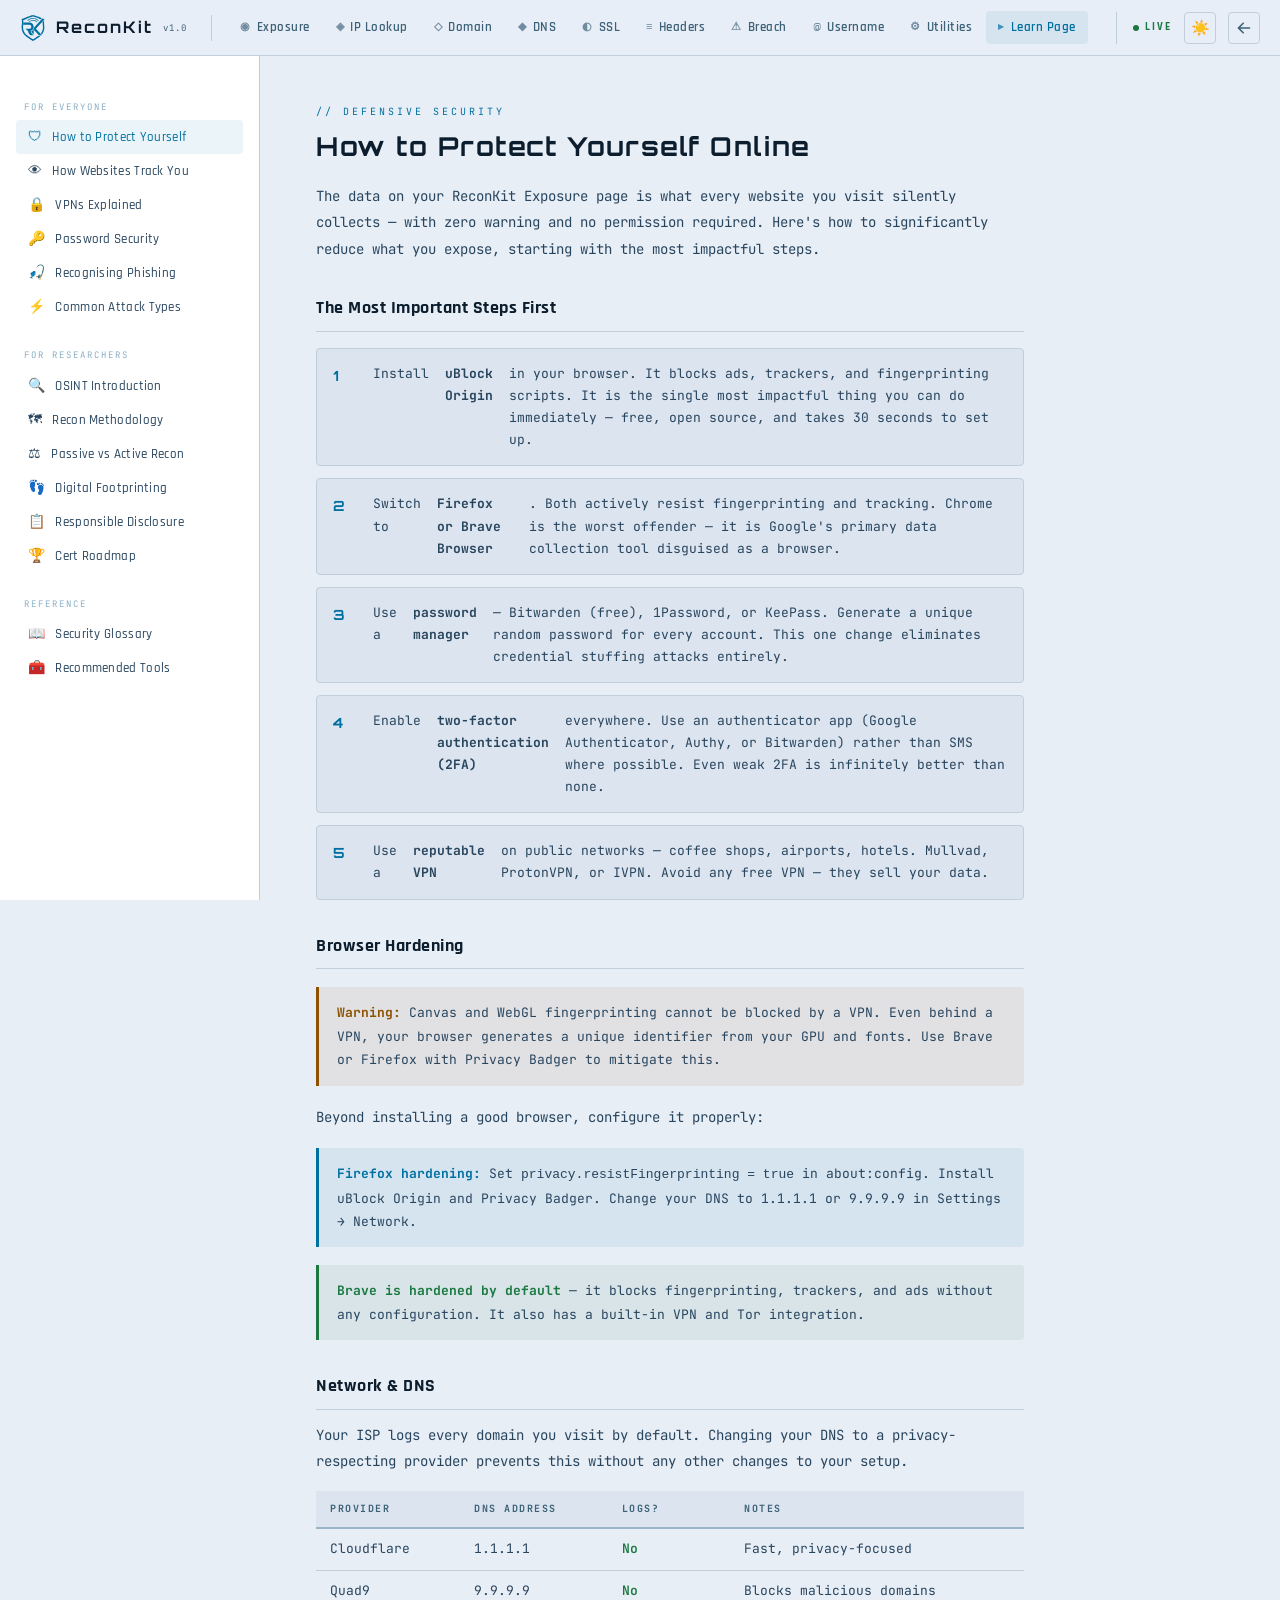
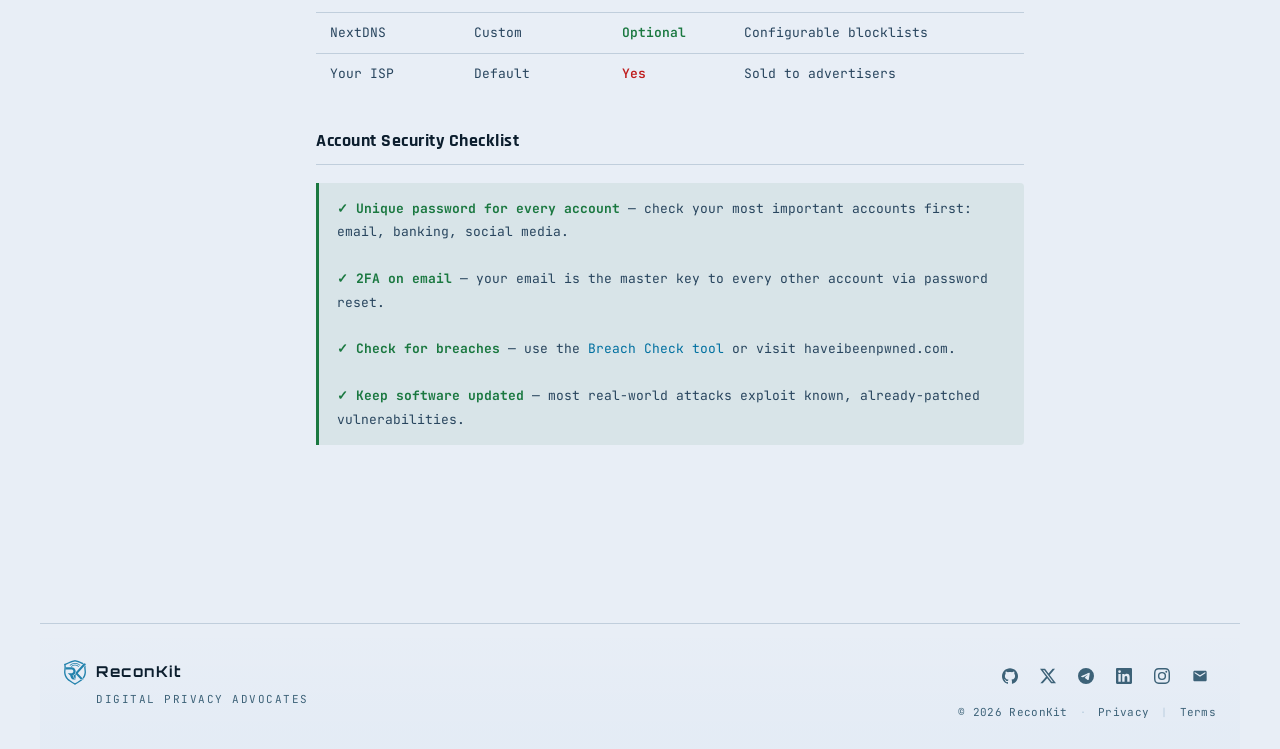
==== learn.html @ b0b12876 "Add timeout protection, fix tooltips - tested locally" ====
<!DOCTYPE html>
<html lang="en">
<head>
  <meta charset="UTF-8">
  <meta name="viewport" content="width=device-width, initial-scale=1.0">
  <title>ReconKit — Learn & Protect</title>
  <link rel="icon" type="image/svg+xml" href="favicon.svg">
  <link rel="preconnect" href="https://fonts.googleapis.com">
  <link href="https://fonts.googleapis.com/css2?family=JetBrains+Mono:ital,wght@0,300;0,400;0,500;0,700;1,400&family=Rajdhani:wght@500;600;700&display=swap" rel="stylesheet">
  <link rel="stylesheet" href="style.css">
</head>
<body>

<!-- NAVBAR -->
<nav class="navbar">
  <div class="nav-brand">
    <svg class="brand-hex" viewBox="0 0 9290 10550" fill="currentColor" style="fill-rule:evenodd;clip-rule:evenodd;" xmlns="http://www.w3.org/2000/svg">
      <path d="M7738.643,8437.781c-229.147,205.572 -467.789,389.697 -703.908,565.479c-1114.948,830.036 -2030.496,1278.165 -2386.121,1546.74c-355.625,-268.575 -1271.173,-716.704 -2386.121,-1546.74c-992.158,-738.624 -2028.857,-1624.56 -2218.492,-3629.979c-111.076,-1174.645 409.417,-2019.546 -40.326,-3703.83c1127.549,-252.01 1302.457,-501.795 2350.921,-926.39c1008.709,-408.496 2249.348,-679.248 2294.019,-743.06c44.67,63.812 1285.309,334.564 2294.019,743.06c592.116,239.789 905.621,423.824 1269.45,583.993l-404.946,443.285c-292.314,-138.849 -597.246,-297.542 -1080.732,-493.339c-770.318,-311.955 -1676.519,-542.881 -2077.79,-662.424c-401.271,119.543 -1307.472,350.469 -2077.79,662.424c-888.25,359.714 -1173.841,594.193 -1885.724,810.47c113.005,657.268 90.599,1193.023 38.614,1685.485c-55.892,529.474 -157.93,999.179 -106.212,1546.096c168.79,1784.975 1105.891,2564.706 1988.987,3222.137c849.226,632.217 1582.847,1043.31 2042.125,1322.249c459.279,-278.939 1192.899,-690.032 2042.125,-1322.249c78.746,-58.623 157.921,-118.219 236.942,-179.413l10.745,11.292c39.325,41.324 93.875,64.716 150.92,64.716l649.296,0Zm1441.876,-6254.901c-232.519,1355.506 171.895,2141.487 72.709,3190.401c-108.025,1142.381 -490.921,1921.492 -983.874,2517.039l-399.044,-428.385c406.495,-515.525 718.763,-1184.225 809.416,-2142.885c51.717,-546.917 -50.321,-1016.622 -106.212,-1546.096c-29.149,-276.132 -48.998,-565.875 -40.89,-883.02l647.896,-707.054Z"/>
      <path d="M757.074,3054.361l2588.592,0c1143.381,107.417 1565.839,1035.322 1578.218,1703.075c10.329,557.218 -357.32,1576.962 -1358.002,1636.875c174.967,48.746 177.763,233.521 222.301,355.162c216.286,590.721 489.896,1028.26 1209.106,1479.975l-1313.774,0c-611.476,-348.765 -891.708,-931.44 -1062.969,-1704.033l-1036.612,-901.862l1728.68,0c348.713,-6.941 648.748,-425.699 648.473,-842.599c-0.269,-408.086 -295.963,-829.191 -625.202,-809.025l-2652.218,-1.256l73.405,-916.313Z"/>
      <path d="M8300.537,8229.448l-1211.191,0l-2165.462,-2275.57l-1.89,1971.713c-468.466,-295.407 -790.094,-766.552 -989.084,-1384.469c666.399,-244.93 1058.169,-743.455 1169.424,-1501.014l3313.419,-3627.119c231.004,89.548 500.173,172.882 874.126,256.461c-10.72,40.147 -20.889,79.818 -30.529,119.028l-3450.495,3765.555l-1.504,-1.094l2493.186,2676.509Z"/>
      <path d="M3165.897,2908.978l-203.126,-206.747c494.867,-486.198 1203.521,-674.932 1686.307,-673.384c443.551,1.422 1099.958,141.388 1678.029,669.793l-195.548,213.928c-511.238,-467.314 -1091.141,-592.63 -1483.41,-593.888c-424.208,-1.36 -1047.43,163.092 -1482.253,590.297Z"/>
      <path d="M2564.238,2420.863l-205.523,-204.364c649.341,-653.023 1503.795,-959.2 2290.191,-957.612c750.353,1.514 1553.165,256.371 2282.588,942.656l-198.607,211.091c-666.486,-627.07 -1398.956,-862.529 -2084.566,-863.912c-715.711,-1.444 -1493.108,277.817 -2084.083,872.142Z"/>
    </svg>
    <span class="brand-name">ReconKit</span>
    <span class="brand-tag">v1.0</span>
  </div>

  <div class="nav-tools" id="navTools">
    <a class="nav-btn" href="index.html" style="text-decoration:none"><span class="nav-icon">◉</span> Exposure</a>
    <a class="nav-btn" href="index.html" style="text-decoration:none"><span class="nav-icon">◈</span> IP Lookup</a>
    <a class="nav-btn" href="index.html" style="text-decoration:none"><span class="nav-icon">◇</span> Domain</a>
    <a class="nav-btn" href="index.html" style="text-decoration:none"><span class="nav-icon">◆</span> DNS</a>
    <a class="nav-btn" href="index.html" style="text-decoration:none"><span class="nav-icon">◐</span> SSL</a>
    <a class="nav-btn" href="index.html" style="text-decoration:none"><span class="nav-icon">≡</span> Headers</a>
    <a class="nav-btn" href="index.html" style="text-decoration:none"><span class="nav-icon">⚠</span> Breach</a>
    <a class="nav-btn" href="index.html" style="text-decoration:none"><span class="nav-icon">@</span> Username</a>
    <a class="nav-btn" href="index.html" style="text-decoration:none"><span class="nav-icon">⚙</span> Utilities</a>
    <a class="nav-btn active" href="learn.html" style="text-decoration:none"><span class="nav-icon">▸</span> Learn Page</a>
  </div>

  <div class="nav-right">
    <div class="live-indicator">
      <span class="live-dot"></span>
      <span>LIVE</span>
    </div>
    <button class="theme-toggle" id="themeToggle" title="Toggle light/dark mode">🌙</button>
    <a class="settings-btn" href="index.html" title="Back to toolkit" style="text-decoration:none;display:flex;align-items:center;justify-content:center;">
      <svg viewBox="0 0 20 20" fill="currentColor" width="16" height="16">
        <path fill-rule="evenodd" d="M9.707 16.707a1 1 0 01-1.414 0l-6-6a1 1 0 010-1.414l6-6a1 1 0 011.414 1.414L5.414 9H17a1 1 0 110 2H5.414l4.293 4.293a1 1 0 010 1.414z" clip-rule="evenodd"/>
      </svg>
    </a>
    <button class="hamburger" id="hamburger">☰</button>
  </div>
</nav>

<!-- LEARN PAGE LAYOUT -->
<div class="learn-page">

  <!-- SIDEBAR -->
  <aside class="learn-sidebar">

    <div class="learn-sidebar-section">
      <div class="learn-sidebar-group">For Everyone</div>
      <button class="learn-sidebar-link active" data-article="protect">
        <span class="sl-icon">🛡</span> How to Protect Yourself
      </button>
      <button class="learn-sidebar-link" data-article="tracking">
        <span class="sl-icon">👁</span> How Websites Track You
      </button>
      <button class="learn-sidebar-link" data-article="vpn">
        <span class="sl-icon">🔒</span> VPNs Explained
      </button>
      <button class="learn-sidebar-link" data-article="passwords">
        <span class="sl-icon">🔑</span> Password Security
      </button>
      <button class="learn-sidebar-link" data-article="phishing">
        <span class="sl-icon">🎣</span> Recognising Phishing
      </button>
      <button class="learn-sidebar-link" data-article="attacks">
        <span class="sl-icon">⚡</span> Common Attack Types
      </button>
    </div>

    <div class="learn-sidebar-section">
      <div class="learn-sidebar-group">For Researchers</div>
      <button class="learn-sidebar-link" data-article="osint-intro">
        <span class="sl-icon">🔍</span> OSINT Introduction
      </button>
      <button class="learn-sidebar-link" data-article="recon">
        <span class="sl-icon">🗺</span> Recon Methodology
      </button>
      <button class="learn-sidebar-link" data-article="passive-active">
        <span class="sl-icon">⚖</span> Passive vs Active Recon
      </button>
      <button class="learn-sidebar-link" data-article="footprinting">
        <span class="sl-icon">👣</span> Digital Footprinting
      </button>
      <button class="learn-sidebar-link" data-article="disclosure">
        <span class="sl-icon">📋</span> Responsible Disclosure
      </button>
      <button class="learn-sidebar-link" data-article="certpath">
        <span class="sl-icon">🏆</span> Cert Roadmap
      </button>
    </div>

    <div class="learn-sidebar-section">
      <div class="learn-sidebar-group">Reference</div>
      <button class="learn-sidebar-link" data-article="glossary">
        <span class="sl-icon">📖</span> Security Glossary
      </button>
      <button class="learn-sidebar-link" data-article="tools">
        <span class="sl-icon">🧰</span> Recommended Tools
      </button>
    </div>

  </aside>

  <!-- MAIN CONTENT -->
  <main class="learn-main">

    <!-- ── PROTECT YOURSELF ─────────────────────────────── -->
    <article class="learn-article active" id="art-protect">
      <div class="learn-article-eyebrow">// DEFENSIVE SECURITY</div>
      <h1>How to Protect Yourself Online</h1>
      <p>The data on your ReconKit Exposure page is what every website you visit silently collects — with zero warning and no permission required. Here's how to significantly reduce what you expose, starting with the most impactful steps.</p>

      <h2>The Most Important Steps First</h2>
      <div class="learn-steps">
        <div class="learn-step">Install <strong>uBlock Origin</strong> in your browser. It blocks ads, trackers, and fingerprinting scripts. It is the single most impactful thing you can do immediately — free, open source, and takes 30 seconds to set up.</div>
        <div class="learn-step">Switch to <strong>Firefox or Brave Browser</strong>. Both actively resist fingerprinting and tracking. Chrome is the worst offender — it is Google's primary data collection tool disguised as a browser.</div>
        <div class="learn-step">Use a <strong>password manager</strong> — Bitwarden (free), 1Password, or KeePass. Generate a unique random password for every account. This one change eliminates credential stuffing attacks entirely.</div>
        <div class="learn-step">Enable <strong>two-factor authentication (2FA)</strong> everywhere. Use an authenticator app (Google Authenticator, Authy, or Bitwarden) rather than SMS where possible. Even weak 2FA is infinitely better than none.</div>
        <div class="learn-step">Use a <strong>reputable VPN</strong> on public networks — coffee shops, airports, hotels. Mullvad, ProtonVPN, or IVPN. Avoid any free VPN — they sell your data.</div>
      </div>

      <h2>Browser Hardening</h2>
      <div class="learn-callout warn">
        <strong>Warning:</strong> Canvas and WebGL fingerprinting cannot be blocked by a VPN. Even behind a VPN, your browser generates a unique identifier from your GPU and fonts. Use Brave or Firefox with Privacy Badger to mitigate this.
      </div>
      <p>Beyond installing a good browser, configure it properly:</p>
      <div class="learn-callout">
        <strong>Firefox hardening:</strong> Set <code>privacy.resistFingerprinting = true</code> in about:config. Install uBlock Origin and Privacy Badger. Change your DNS to 1.1.1.1 or 9.9.9.9 in Settings → Network.
      </div>
      <div class="learn-callout good">
        <strong>Brave is hardened by default</strong> — it blocks fingerprinting, trackers, and ads without any configuration. It also has a built-in VPN and Tor integration.
      </div>

      <h2>Network & DNS</h2>
      <p>Your ISP logs every domain you visit by default. Changing your DNS to a privacy-respecting provider prevents this without any other changes to your setup.</p>
      <table class="learn-table">
        <thead><tr><th>Provider</th><th>DNS Address</th><th>Logs?</th><th>Notes</th></tr></thead>
        <tbody>
          <tr><td>Cloudflare</td><td>1.1.1.1</td><td class="good">No</td><td>Fast, privacy-focused</td></tr>
          <tr><td>Quad9</td><td>9.9.9.9</td><td class="good">No</td><td>Blocks malicious domains</td></tr>
          <tr><td>NextDNS</td><td>Custom</td><td class="good">Optional</td><td>Configurable blocklists</td></tr>
          <tr><td>Your ISP</td><td>Default</td><td class="bad">Yes</td><td>Sold to advertisers</td></tr>
        </tbody>
      </table>

      <h2>Account Security Checklist</h2>
      <div class="learn-callout good">
        <strong>✓ Unique password for every account</strong> — check your most important accounts first: email, banking, social media.<br><br>
        <strong>✓ 2FA on email</strong> — your email is the master key to every other account via password reset.<br><br>
        <strong>✓ Check for breaches</strong> — use the <a href="index.html">Breach Check tool</a> or visit haveibeenpwned.com.<br><br>
        <strong>✓ Keep software updated</strong> — most real-world attacks exploit known, already-patched vulnerabilities.
      </div>
    </article>

    <!-- ── HOW WEBSITES TRACK YOU ───────────────────────── -->
    <article class="learn-article" id="art-tracking">
      <div class="learn-article-eyebrow">// SURVEILLANCE MECHANICS</div>
      <h1>How Websites Track You</h1>
      <p>Most people know about cookies. But modern tracking is layered — websites use multiple techniques simultaneously, many of which are invisible and survive cookie deletion, VPN use, and private browsing. ReconKit demonstrates these in real time.</p>

      <h2>Layer 1 — IP Address</h2>
      <p>Your IP address is sent with every request you make. No permission, no opt-out. It reveals your approximate city, ISP, and sometimes your building or employer. Law enforcement can subpoena ISPs to tie an IP to an identity with a timestamp.</p>
      <div class="learn-callout warn">
        <strong>VPNs mask your real IP</strong> — but shift trust to the VPN provider. If they keep logs, your privacy is only as good as their policies.
      </div>

      <h2>Layer 2 — Browser Fingerprinting</h2>
      <p>Your browser leaks dozens of data points with every page visit — screen resolution, installed fonts, GPU model, timezone, language settings, and more. Combined, these create a unique "fingerprint" that identifies you even after clearing cookies.</p>
      <table class="learn-table">
        <thead><tr><th>Signal</th><th>What it reveals</th><th>Blockable?</th></tr></thead>
        <tbody>
          <tr><td>Canvas fingerprint</td><td>GPU rendering — uniquely identifies your device</td><td class="warn">Partial</td></tr>
          <tr><td>WebGL fingerprint</td><td>GPU vendor and model</td><td class="warn">Partial</td></tr>
          <tr><td>Audio fingerprint</td><td>Sound hardware characteristics</td><td class="warn">Partial</td></tr>
          <tr><td>Installed fonts</td><td>OS, region, installed software</td><td class="good">Yes (Brave)</td></tr>
          <tr><td>Screen resolution</td><td>Device type and monitor setup</td><td class="bad">No</td></tr>
          <tr><td>Timezone</td><td>Approximate location</td><td class="bad">No</td></tr>
          <tr><td>User agent</td><td>OS, browser, and version</td><td class="good">Spoofable</td></tr>
          <tr><td>Battery level</td><td>Weak cross-site identifier</td><td class="good">Deprecated</td></tr>
        </tbody>
      </table>

      <h2>Layer 3 — Third-Party Cookies & Trackers</h2>
      <p>When a website embeds a Google Analytics script, a Facebook Like button, or a Twitter widget, those third parties set cookies that follow you across every site where those scripts appear — which is most of the commercial web. This is how Facebook knows what you searched for on a competitor's site.</p>

      <h2>Layer 4 — WebRTC Leaks</h2>
      <p>WebRTC is a real-time communication protocol built into browsers for video calls. Even when you're behind a VPN, browsers can reveal your real local and public IP address through WebRTC to any page that asks. ReconKit's Exposure tab checks for this specifically.</p>
      <div class="learn-callout danger">
        <strong>This is why VPN alone is insufficient.</strong> A site can fingerprint your GPU, read your WebRTC IPs, and identify you across sessions — even if your VPN IP changes. You need fingerprint resistance, not just IP masking.
      </div>

      <h2>Layer 5 — Behavioural Biometrics</h2>
      <p>Advanced tracking captures how you move your mouse, how fast you type, scrolling patterns, and touch pressure on mobile. These patterns are highly unique and cannot be blocked by any browser extension. This is used by fraud detection systems and increasingly by ad networks.</p>
    </article>

    <!-- ── VPNs EXPLAINED ───────────────────────────────── -->
    <article class="learn-article" id="art-vpn">
      <div class="learn-article-eyebrow">// NETWORK PRIVACY</div>
      <h1>VPNs Explained</h1>
      <p>A VPN (Virtual Private Network) encrypts your internet traffic and routes it through a server in another location — masking your real IP from the websites you visit and encrypting traffic from your ISP. Understanding what VPNs actually protect (and don't) is critical.</p>

      <h2>What a VPN Does</h2>
      <div class="learn-callout good">
        <strong>✓ Hides your IP address</strong> from websites and services you visit.<br><br>
        <strong>✓ Encrypts your traffic</strong> from your ISP — they see you connected to a VPN, not what you browse.<br><br>
        <strong>✓ Protects you on public WiFi</strong> — prevents MITM attacks on open networks.<br><br>
        <strong>✓ Bypasses geographic restrictions</strong> — access region-locked content.
      </div>

      <h2>What a VPN Does NOT Do</h2>
      <div class="learn-callout danger">
        <strong>✗ Does not stop browser fingerprinting</strong> — canvas, WebGL, and font fingerprints are unaffected.<br><br>
        <strong>✗ Does not stop cookies</strong> already set on your device.<br><br>
        <strong>✗ Does not hide you from Google/Facebook</strong> when you're logged in — they track by account.<br><br>
        <strong>✗ Does not stop WebRTC leaks</strong> unless your browser is configured to prevent them.<br><br>
        <strong>✗ Does not make you anonymous</strong> — it shifts trust from your ISP to your VPN provider.
      </div>

      <h2>Choosing a VPN</h2>
      <p>The VPN market is full of providers with questionable privacy practices. Many free VPNs are funded by selling user data — the opposite of their stated purpose. The criteria that matter:</p>
      <table class="learn-table">
        <thead><tr><th>Provider</th><th>Logs?</th><th>Jurisdiction</th><th>Price</th><th>Audited?</th></tr></thead>
        <tbody>
          <tr><td><strong>Mullvad</strong></td><td class="good">No</td><td>Sweden</td><td>€5/mo</td><td class="good">Yes</td></tr>
          <tr><td><strong>ProtonVPN</strong></td><td class="good">No</td><td>Switzerland</td><td>Free–€8/mo</td><td class="good">Yes</td></tr>
          <tr><td><strong>IVPN</strong></td><td class="good">No</td><td>Gibraltar</td><td>$6/mo</td><td class="good">Yes</td></tr>
          <tr><td>ExpressVPN</td><td class="warn">Claims no</td><td>British Virgin Islands</td><td>$8/mo</td><td class="warn">Partial</td></tr>
          <tr><td>NordVPN</td><td class="warn">Claims no</td><td>Panama</td><td>$4/mo</td><td class="warn">Partial</td></tr>
          <tr><td>Free VPNs</td><td class="bad">Yes</td><td>Various</td><td>Free</td><td class="bad">No</td></tr>
        </tbody>
      </table>
      <div class="learn-callout warn">
        <strong>Mullvad accepts cash and cryptocurrency</strong> and doesn't require an email address to sign up. If anonymity matters to you, this is the most serious option available.
      </div>

      <h2>VPN vs Tor</h2>
      <p>Tor routes your traffic through multiple encrypted relays, making it much harder to trace. It's slower than a VPN and not suitable for streaming, but provides stronger anonymity for sensitive browsing. For most people, a trusted VPN is the right tool — Tor is for high-stakes situations where anonymity is critical.</p>
    </article>

    <!-- ── PASSWORD SECURITY ────────────────────────────── -->
    <article class="learn-article" id="art-passwords">
      <div class="learn-article-eyebrow">// AUTHENTICATION SECURITY</div>
      <h1>Password Security</h1>
      <p>Passwords remain the primary authentication mechanism for most systems. Understanding how they're attacked helps you build habits that are actually effective — not just security theatre.</p>

      <h2>How Passwords Are Attacked</h2>
      <table class="learn-table">
        <thead><tr><th>Attack</th><th>How it works</th><th>Defence</th></tr></thead>
        <tbody>
          <tr><td><strong>Credential stuffing</strong></td><td>Leaked password lists from old breaches tried on other services</td><td class="good">Unique passwords everywhere</td></tr>
          <tr><td><strong>Brute force</strong></td><td>Every possible combination tried sequentially</td><td class="good">Length — 16+ characters</td></tr>
          <tr><td><strong>Dictionary attack</strong></td><td>Common words and patterns tried first</td><td class="good">Random characters or passphrase</td></tr>
          <tr><td><strong>Phishing</strong></td><td>Fake login page captures your credentials</td><td class="good">2FA + check the URL</td></tr>
          <tr><td><strong>Keylogger</strong></td><td>Malware captures keystrokes</td><td class="good">Keep OS updated, use AV</td></tr>
        </tbody>
      </table>

      <h2>Length Beats Complexity</h2>
      <div class="learn-callout">
        <strong>A 20-character passphrase of random words</strong> is dramatically stronger than <code>Tr0ub@dor!</code>. Length exponentially increases brute-force time. A 16-character random password takes centuries to crack. An 8-character complex password can fall in hours with modern GPUs.
      </div>

      <h2>The Password Manager Case</h2>
      <p>You cannot memorise unique 20-character random passwords for 200 accounts. You don't need to. A password manager generates and stores them. You need one strong master password — make it a long passphrase you'll remember.</p>
      <div class="learn-callout good">
        <strong>Bitwarden</strong> — free, open source, audited, works everywhere. Best choice for most people.<br><br>
        <strong>1Password</strong> — polished, team/family features, $3/mo.<br><br>
        <strong>KeePass</strong> — local only, no cloud, maximum control for technical users.
      </div>

      <h2>Two-Factor Authentication</h2>
      <p>2FA means a stolen password alone cannot access your account. The second factor (an authenticator app code) expires every 30 seconds. Even if attackers have your password from a breach, they cannot log in without physical access to your phone.</p>
      <div class="learn-callout warn">
        <strong>SMS-based 2FA is weak</strong> — SIM swapping attacks can intercept text messages. Use an authenticator app (Authy, Google Authenticator, or the Bitwarden built-in authenticator) for important accounts.
      </div>

      <a href="index.html" class="learn-tool-link">⚙ Try the Password Generator in ReconKit Utilities →</a>
    </article>

    <!-- ── PHISHING ──────────────────────────────────────── -->
    <article class="learn-article" id="art-phishing">
      <div class="learn-article-eyebrow">// SOCIAL ENGINEERING</div>
      <h1>Recognising Phishing Attacks</h1>
      <p>Phishing is the most common attack vector globally — not because it's sophisticated, but because it works. It exploits human psychology rather than technical vulnerabilities. No firewall protects against a person willingly entering their credentials on a fake page.</p>

      <h2>Types of Phishing</h2>
      <table class="learn-table">
        <thead><tr><th>Type</th><th>Target</th><th>Method</th></tr></thead>
        <tbody>
          <tr><td><strong>Email phishing</strong></td><td>Mass — anyone</td><td>Fake "your account has been compromised" emails with malicious links</td></tr>
          <tr><td><strong>Spear phishing</strong></td><td>Specific individual</td><td>Personalised attack using researched information about you</td></tr>
          <tr><td><strong>Whaling</strong></td><td>Executives / high value</td><td>CEO fraud — impersonating leadership to authorise wire transfers</td></tr>
          <tr><td><strong>Smishing</strong></td><td>Mobile users</td><td>Fake SMS from "your bank" or delivery service</td></tr>
          <tr><td><strong>Vishing</strong></td><td>Phone users</td><td>Caller impersonates tech support, bank, or government</td></tr>
          <tr><td><strong>Clone phishing</strong></td><td>Email recipients</td><td>Exact copy of legitimate email with malicious links substituted</td></tr>
        </tbody>
      </table>

      <h2>Red Flags to Look For</h2>
      <div class="learn-callout warn">
        <strong>Check the actual domain carefully</strong> — paypa1.com, paypai.com, paypal.com.evil.net are not PayPal. The legitimate domain is always the part immediately before .com, .org, etc. Hover over any link before clicking to see the real destination.
      </div>
      <div class="learn-callout danger">
        <strong>Urgency is the primary weapon.</strong> "Your account will be suspended in 24 hours" — "Verify now or lose access" — "Immediate action required." Urgency bypasses critical thinking. Real companies don't threaten immediate consequences for routine security checks. If it feels urgent, slow down.
      </div>
      <p>Other red flags: requests for credentials via email, attachments you didn't expect, mismatched sender addresses (display name vs actual address), generic greetings ("Dear Customer" instead of your name), and requests to pay by gift card or wire transfer.</p>

      <h2>If You Clicked a Phishing Link</h2>
      <div class="learn-steps">
        <div class="learn-step">Do not enter any information. Close the tab immediately.</div>
        <div class="learn-step">If you entered credentials: change your password on the real site immediately, then enable 2FA if you haven't.</div>
        <div class="learn-step">If you downloaded a file: do not open it. Run a malware scan. Consider a system restore if you did open it.</div>
        <div class="learn-step">Check your email for forwarding rules — phishers often set rules to silently forward your email to themselves.</div>
        <div class="learn-step">Report the phishing email to your email provider and to the impersonated organisation.</div>
      </div>
    </article>

    <!-- ── COMMON ATTACKS ───────────────────────────────── -->
    <article class="learn-article" id="art-attacks">
      <div class="learn-article-eyebrow">// THREAT LANDSCAPE</div>
      <h1>Common Attack Types</h1>
      <p>Understanding attack vectors is the foundation of defence. You cannot protect against threats you don't understand. These are the most common techniques used against individuals and organisations.</p>

      <h2>Network Attacks</h2>
      <div class="learn-callout">
        <strong>Man-in-the-Middle (MITM).</strong> The attacker positions themselves between you and the server, intercepting and potentially modifying traffic. Most dangerous on public WiFi. HTTPS and VPNs mitigate this — always verify the padlock and certificate when handling sensitive data.
      </div>
      <div class="learn-callout warn">
        <strong>DNS Spoofing / Poisoning.</strong> Corrupted DNS responses redirect users to attacker-controlled servers even when they type the correct domain. Use DNSSEC-supporting resolvers and verify HTTPS certificates.
      </div>

      <h2>Web Application Attacks</h2>
      <div class="learn-callout">
        <strong>SQL Injection.</strong> Attacker inserts malicious SQL into a web form input, manipulating the database. Example: entering <code>' OR 1=1--</code> in a login form to bypass authentication. Prevented by parameterised queries and input sanitisation.
      </div>
      <div class="learn-callout warn">
        <strong>Cross-Site Scripting (XSS).</strong> Malicious JavaScript injected into a legitimate page runs in victims' browsers — stealing session cookies, redirecting users, or capturing keystrokes. Prevented by Content Security Policy headers and output encoding.
      </div>
      <div class="learn-callout">
        <strong>Cross-Site Request Forgery (CSRF).</strong> A malicious page secretly sends requests to a site where the victim is authenticated. The site cannot distinguish the legitimate user from the attack. Prevented by CSRF tokens and SameSite cookie attributes.
      </div>

      <h2>Endpoint Attacks</h2>
      <div class="learn-callout danger">
        <strong>Ransomware.</strong> Malware encrypts all your files and demands payment for the decryption key. Spreads through phishing emails, malicious downloads, and unpatched vulnerabilities. Defence: regular offline backups, software updates, and email vigilance.
      </div>
      <div class="learn-callout warn">
        <strong>Credential Stuffing.</strong> Using lists of leaked username/password pairs from breaches to try other services. Works because most people reuse passwords. Defence: unique passwords + 2FA everywhere.
      </div>

      <h2>Social Engineering</h2>
      <p>Manipulating people rather than systems — pretexting, impersonation, urgency tactics. No technical control fully defends against a sufficiently convincing human attacker. Defences are organisational: verification procedures, scepticism about unsolicited contact, and training.</p>
    </article>

    <!-- ── OSINT INTRODUCTION ────────────────────────────── -->
    <article class="learn-article" id="art-osint-intro">
      <div class="learn-article-eyebrow">// OPEN SOURCE INTELLIGENCE</div>
      <h1>Introduction to OSINT</h1>
      <p>OSINT — Open Source Intelligence — is the practice of collecting and analysing information from publicly available sources to produce actionable intelligence. Everything ReconKit does is OSINT. It is legal, ethical (when used appropriately), and a foundational skill in cybersecurity.</p>

      <h2>What Counts as "Open Source"?</h2>
      <p>Open source does not mean just code repositories. In an intelligence context, it means anything publicly available without requiring unauthorised access:</p>
      <div class="learn-callout">
        <strong>Public sources include:</strong> websites and web archives, social media profiles, DNS records, WHOIS registration data, SSL certificate logs (crt.sh), job postings, court records, company filings, academic publications, code repositories, news articles, and any data indexed by search engines.
      </div>

      <h2>OSINT in Cybersecurity</h2>
      <table class="learn-table">
        <thead><tr><th>Use Case</th><th>Who Uses It</th><th>Purpose</th></tr></thead>
        <tbody>
          <tr><td>Reconnaissance</td><td>Penetration testers</td><td>Map attack surface before an authorised test</td></tr>
          <tr><td>Threat intelligence</td><td>SOC analysts</td><td>Identify indicators of compromise and attacker infrastructure</td></tr>
          <tr><td>Incident response</td><td>IR teams</td><td>Trace attacker origins and identify compromised assets</td></tr>
          <tr><td>Digital forensics</td><td>Investigators</td><td>Build evidence chains from public data</td></tr>
          <tr><td>Red teaming</td><td>Red teams</td><td>Simulate realistic attacker behaviour against an organisation</td></tr>
          <tr><td>Brand monitoring</td><td>Security teams</td><td>Detect phishing domains and data leaks referencing the organisation</td></tr>
        </tbody>
      </table>

      <h2>The OSINT Framework</h2>
      <p>OSINT Framework (osintframework.com) is a community-maintained visual map of OSINT sources and tools, organised by data type. It's an essential reference for understanding what kinds of data are publicly available and how to find them systematically.</p>

      <h2>Legal and Ethical Boundaries</h2>
      <div class="learn-callout danger">
        <strong>OSINT does not mean anything goes.</strong> Even with public data: aggregating personal information about private individuals for harassment is illegal in most jurisdictions. Accessing data behind a login — even if you have credentials — crosses into computer misuse law. The Computer Misuse Act (UK), CFAA (US), and Kenya's Computer Misuse and Cybercrimes Act all apply.
      </div>
      <p>The ethical test is intent and consent. Researching your own exposure, conducting authorised penetration tests, or working in legitimate threat intelligence are all lawful. Researching individuals without their knowledge for personal or commercial advantage is a grey area that often crosses legal lines.</p>
    </article>

    <!-- ── RECON METHODOLOGY ─────────────────────────────── -->
    <article class="learn-article" id="art-recon">
      <div class="learn-article-eyebrow">// INTELLIGENCE METHODOLOGY</div>
      <h1>Reconnaissance Methodology</h1>
      <p>Effective reconnaissance follows a structured methodology — not just "Google things and see what appears." A systematic approach ensures you build a comprehensive picture of an organisation's attack surface without missing critical elements.</p>

      <h2>The Reconnaissance Kill Chain</h2>
      <div class="learn-steps">
        <div class="learn-step"><strong>Define scope.</strong> What is the target? What's in scope (domains, IPs, subsidiaries) vs out of scope? Document this before starting. Never operate beyond agreed scope in an authorised engagement.</div>
        <div class="learn-step"><strong>Passive reconnaissance.</strong> Gather information without touching the target's infrastructure. DNS records, WHOIS, certificate logs, Shodan, Google Dorks, social media, job postings. Target is unaware.</div>
        <div class="learn-step"><strong>Infrastructure mapping.</strong> Identify IP ranges, ASNs, hosting providers, CDN usage, and cloud infrastructure. Tools: Hurricane Electric BGP toolkit, Shodan, Censys.</div>
        <div class="learn-step"><strong>Subdomain enumeration.</strong> Discover subdomains using certificate transparency (crt.sh), DNS brute forcing, and passive DNS databases. Subdomains often reveal development environments, admin panels, and legacy systems.</div>
        <div class="learn-step"><strong>Technology fingerprinting.</strong> Identify web frameworks, CMS platforms, server software, JavaScript libraries, and analytics tools. Tools: Wappalyzer, WhatWeb, BuiltWith.</div>
        <div class="learn-step"><strong>People & credentials.</strong> Identify key personnel via LinkedIn, breach databases (HaveIBeenPwned, DeHashed), GitHub commits, email pattern discovery. Social engineering starts here.</div>
        <div class="learn-step"><strong>Document and analyse.</strong> Consolidate findings into a structured report. Identify the most promising attack paths. Never act on findings without proper authorisation.</div>
      </div>

      <h2>Key OSINT Data Sources for Recon</h2>
      <table class="learn-table">
        <thead><tr><th>Source</th><th>URL</th><th>What it reveals</th></tr></thead>
        <tbody>
          <tr><td>crt.sh</td><td>crt.sh</td><td>All SSL certs issued — reveals subdomains</td></tr>
          <tr><td>Shodan</td><td>shodan.io</td><td>Internet-connected devices, open ports, banners</td></tr>
          <tr><td>Censys</td><td>search.censys.io</td><td>Similar to Shodan, different scan coverage</td></tr>
          <tr><td>VirusTotal</td><td>virustotal.com</td><td>Domain/IP reputation, passive DNS</td></tr>
          <tr><td>SecurityTrails</td><td>securitytrails.com</td><td>Historical DNS, subdomain discovery</td></tr>
          <tr><td>OSINT Framework</td><td>osintframework.com</td><td>Comprehensive source map</td></tr>
          <tr><td>Google Dorks</td><td>google.com</td><td>Exposed files, admin panels via search operators</td></tr>
          <tr><td>Wayback Machine</td><td>web.archive.org</td><td>Historical site versions, old endpoints</td></tr>
        </tbody>
      </table>

      <a href="index.html" class="learn-tool-link">🔍 Try the Domain, DNS & SSL tools in ReconKit →</a>
    </article>

    <!-- ── PASSIVE VS ACTIVE ─────────────────────────────── -->
    <article class="learn-article" id="art-passive-active">
      <div class="learn-article-eyebrow">// RECON TECHNIQUES</div>
      <h1>Passive vs Active Reconnaissance</h1>
      <p>The distinction between passive and active reconnaissance is not just technical — it has legal and ethical implications. Understanding when you're crossing from passive observation into active probing is fundamental to operating lawfully.</p>

      <h2>Passive Reconnaissance</h2>
      <p>Passive recon gathers information without directly interacting with the target's systems. The target cannot detect your activity because you never touch their infrastructure.</p>
      <div class="learn-callout good">
        <strong>Examples of passive recon:</strong><br>
        — Searching Google for target information<br>
        — Reading WHOIS registration records<br>
        — Querying crt.sh for SSL certificates<br>
        — Searching Shodan (data already indexed)<br>
        — Reading the target's public website<br>
        — Searching LinkedIn for employees<br>
        — Checking HaveIBeenPwned for breached emails<br>
        — Reviewing GitHub for accidentally committed secrets
      </div>
      <p>Passive recon is almost universally legal. You're consuming publicly available data through normal channels.</p>

      <h2>Active Reconnaissance</h2>
      <p>Active recon involves directly probing the target's systems. You generate traffic that hits their servers and can potentially be detected and logged.</p>
      <div class="learn-callout danger">
        <strong>Examples of active recon:</strong><br>
        — Port scanning (Nmap) against their IP ranges<br>
        — DNS zone transfer attempts<br>
        — Web crawling their application<br>
        — Sending requests to discover hidden paths<br>
        — Banner grabbing from their services<br>
        — Fuzzing web forms or APIs<br>
        — Attempting authentication against login pages
      </div>
      <div class="learn-callout warn">
        <strong>Active recon without explicit written authorisation is illegal</strong> in most jurisdictions — including Kenya (Computer Misuse and Cybercrimes Act 2018), UK (Computer Misuse Act), and US (CFAA). Even if your intent is benign, unauthorised port scanning constitutes an offence in most countries. Always have written scope and authorisation.
      </div>

      <h2>The Grey Zone</h2>
      <p>Some techniques sit between passive and active. Visiting a public website generates server logs — is that active? Using Shodan's already-indexed data is passive, but Shodan scanning your target on demand is active. Generally: if you generate new traffic to their systems, it's active regardless of what tool you use.</p>

      <h2>ReconKit and This Distinction</h2>
      <p>ReconKit deliberately uses only passive techniques and public third-party APIs. The Domain, DNS, SSL, and WHOIS tools query existing databases — not the target directly. This means ReconKit is safe to use for research without risk of generating unauthorised traffic to target systems.</p>
    </article>

    <!-- ── DIGITAL FOOTPRINTING ──────────────────────────── -->
    <article class="learn-article" id="art-footprinting">
      <div class="learn-article-eyebrow">// IDENTITY EXPOSURE</div>
      <h1>Digital Footprinting</h1>
      <p>Your digital footprint is the total body of data that exists about you online — some you created deliberately, much you left without realising. Understanding your own footprint is the first step in both protecting your privacy and understanding how attackers profile targets.</p>

      <h2>Active vs Passive Footprint</h2>
      <table class="learn-table">
        <thead><tr><th>Type</th><th>Examples</th><th>Control?</th></tr></thead>
        <tbody>
          <tr><td><strong>Active</strong></td><td>Social media posts, forum comments, blog articles, GitHub commits, LinkedIn profile</td><td class="warn">Partial — you created it, you can delete it (mostly)</td></tr>
          <tr><td><strong>Passive</strong></td><td>Server logs, tracking pixels, advertising profiles, data broker records, WHOIS registration, surveillance camera footage</td><td class="bad">Minimal — collected without your action</td></tr>
        </tbody>
      </table>

      <h2>What a Skilled OSINT Analyst Can Find About You</h2>
      <div class="learn-callout warn">
        Given just your email address or username, an experienced analyst can typically: identify your real name, find all social media profiles, approximate your location from geo-tagged posts, identify your employer and job title, find your phone number from data broker sites, identify your approximate income from public records, and potentially find your home address. This is not hypothetical — it's routine in investigations.
      </div>

      <h2>Reducing Your Footprint</h2>
      <div class="learn-steps">
        <div class="learn-step">Google yourself — and your email addresses, phone numbers, and usernames. Use site-specific operators: <code>site:linkedin.com "your name"</code></div>
        <div class="learn-step">Opt out of data brokers — Spokeo, WhitePages, BeenVerified, Intelius all have opt-out forms. It's tedious but effective. Services like DeleteMe automate this.</div>
        <div class="learn-step">Review your social media privacy settings. Default settings on most platforms are maximally public. Audit what's visible to non-connections.</div>
        <div class="learn-step">Remove geolocation data from photos before posting. Modern smartphones embed GPS coordinates in EXIF metadata. Tools like ExifTool can strip this.</div>
        <div class="learn-step">Use separate emails for different purposes — one for finance, one for social, one for shopping, one for throwaway registrations. Proton Mail for sensitive communication.</div>
      </div>

      <a href="index.html" class="learn-tool-link">🔍 Check your username exposure across platforms →</a>
    </article>

    <!-- ── RESPONSIBLE DISCLOSURE ────────────────────────── -->
    <article class="learn-article" id="art-disclosure">
      <div class="learn-article-eyebrow">// ETHICS & PRACTICE</div>
      <h1>Responsible Disclosure</h1>
      <p>If you find a security vulnerability in someone else's system — a website, application, or service — responsible disclosure is the ethical and increasingly legally expected way to handle it. This is distinct from both doing nothing and from exploiting the vulnerability.</p>

      <h2>The Core Principle</h2>
      <p>Give the affected organisation a reasonable opportunity to fix the vulnerability before making it public. This balances the public's right to know about security issues against the harm that would come from immediate public disclosure while the vulnerability is still exploitable.</p>

      <h2>The Responsible Disclosure Process</h2>
      <div class="learn-steps">
        <div class="learn-step"><strong>Document the vulnerability thoroughly.</strong> Note the affected URL or component, the steps to reproduce, the potential impact, and proof-of-concept evidence. Do not exploit further than necessary to demonstrate the issue.</div>
        <div class="learn-step"><strong>Find the right contact.</strong> Look for a security.txt file at <code>domain.com/security.txt</code>, a bug bounty programme on HackerOne or Bugcrowd, or a security@ email address. Many organisations have published vulnerability disclosure policies.</div>
        <div class="learn-step"><strong>Report clearly and professionally.</strong> Include all documentation. State that you're reporting in good faith and are not demanding payment. Give a reasonable timeline — 90 days is the industry standard established by Google Project Zero.</div>
        <div class="learn-step"><strong>Wait for acknowledgement and patch.</strong> Track the deadline. Most organisations will respond and fix within 90 days if they take security seriously. Some will offer a reward (bug bounty) even without a formal programme.</div>
        <div class="learn-step"><strong>Disclose publicly after the deadline.</strong> If the organisation has not patched after 90 days and is not communicating, coordinated disclosure to a CVE database or security researcher community is appropriate. Always err on the side of delay if there's genuine ongoing remediation effort.</div>
      </div>

      <h2>Bug Bounty Programmes</h2>
      <p>Many organisations pay researchers for finding vulnerabilities through formal bug bounty programmes. Platforms like HackerOne and Bugcrowd host these programmes and provide clear rules of engagement, payment structures, and legal protection for researchers operating within scope.</p>
      <div class="learn-callout good">
        <strong>Bug bounty as a career path:</strong> Top researchers earn six figures annually from bug bounties alone. The top HackerOne researchers have earned over $1 million. This is a legitimate and growing career path in cybersecurity that requires the same skills as penetration testing — ethical hacking skills you can develop on platforms like TryHackMe, HackTheBox, and CTF competitions.
      </div>

      <h2>What Not to Do</h2>
      <div class="learn-callout danger">
        <strong>Never:</strong> Access, copy, or exfiltrate data beyond what's necessary to prove the vulnerability. Demand payment before reporting. Publicly disclose without giving the organisation a reasonable time to respond. Continue testing after you've found and documented the vulnerability. Use the vulnerability for any personal gain. These actions convert ethical disclosure into criminal activity.
      </div>
    </article>

    <!-- ── CERT ROADMAP ──────────────────────────────────── -->
    <article class="learn-article" id="art-certpath">
      <div class="learn-article-eyebrow">// CAREER DEVELOPMENT</div>
      <h1>Cybersecurity Certification Roadmap</h1>
      <p>Certifications in cybersecurity serve two purposes: structured learning and market signalling to employers. The right path depends on which specialisation you're targeting. Here's an honest, opinionated guide to the certifications that actually move the needle.</p>

      <h2>The Foundation Layer — Start Here</h2>
      <table class="learn-table">
        <thead><tr><th>Cert</th><th>Provider</th><th>Cost</th><th>Value</th></tr></thead>
        <tbody>
          <tr><td><strong>CompTIA Security+</strong></td><td>CompTIA</td><td>~$400</td><td class="good">Global baseline. Required or preferred on most entry-level job postings. Do this first.</td></tr>
          <tr><td><strong>Google Cybersecurity Cert</strong></td><td>Coursera</td><td>~$50/mo</td><td class="good">Practical, builds portfolio projects, well-regarded for beginners. Good supplement.</td></tr>
          <tr><td><strong>CompTIA Network+</strong></td><td>CompTIA</td><td>~$350</td><td class="warn">Useful if you lack networking fundamentals. Skip if you already understand TCP/IP, routing, subnetting.</td></tr>
        </tbody>
      </table>

      <h2>Specialisation Tracks</h2>
      <p>After Security+, choose your lane. The three main paths in cybersecurity employment:</p>

      <h2>Track A — Security Analyst (Blue Team)</h2>
      <p>Monitoring, threat detection, incident response. Best combined with data science skills.</p>
      <table class="learn-table">
        <thead><tr><th>Cert</th><th>Cost</th><th>Notes</th></tr></thead>
        <tbody>
          <tr><td>CompTIA CySA+</td><td>~$400</td><td>Security analyst focused, high employer recognition</td></tr>
          <tr><td>Splunk Core Certified User</td><td>Free training + ~$130 exam</td><td>SIEM tool used by most SOCs globally — very practical</td></tr>
          <tr><td>Microsoft SC-200</td><td>~$165</td><td>Security Operations Analyst using Microsoft Sentinel</td></tr>
          <tr><td>CISSP</td><td>~$700</td><td>Senior/management level. Requires 5 years experience. Long-term goal.</td></tr>
        </tbody>
      </table>

      <h2>Track B — Cloud Security</h2>
      <p>Fastest-growing segment. Security skills + cloud knowledge = premium salary.</p>
      <table class="learn-table">
        <thead><tr><th>Cert</th><th>Cost</th><th>Notes</th></tr></thead>
        <tbody>
          <tr><td>Microsoft AZ-900</td><td>~$165</td><td>Azure fundamentals — baseline before security specialisation</td></tr>
          <tr><td>Microsoft AZ-500</td><td>~$165</td><td>Azure Security Engineer. Highly valued in UK/EU markets.</td></tr>
          <tr><td>AWS Security Specialty</td><td>~$300</td><td>For AWS environments — strong in US market</td></tr>
          <tr><td>SC-100</td><td>~$165</td><td>Microsoft Cybersecurity Architect — senior level</td></tr>
        </tbody>
      </table>

      <h2>Track C — Penetration Testing (Red Team)</h2>
      <p>The most visible path. Hardest to enter without experience but highest earning ceiling.</p>
      <table class="learn-table">
        <thead><tr><th>Cert</th><th>Cost</th><th>Notes</th></tr></thead>
        <tbody>
          <tr><td>eJPT (eLearnSecurity)</td><td>~$200</td><td>Good entry point — practical exam, affordable, respected</td></tr>
          <tr><td>CEH (EC-Council)</td><td>~$1,200</td><td>Known brand, especially in UK/Middle East. More theoretical than OSCP.</td></tr>
          <tr><td><strong>OSCP (Offensive Security)</strong></td><td>~$1,500</td><td class="good">The gold standard. 24-hour practical exam. Opens senior roles internationally. Work toward this.</td></tr>
          <tr><td>CRTO (Red Team Ops)</td><td>~$500</td><td>Cobalt Strike, C2 infrastructure — advanced red team operations</td></tr>
        </tbody>
      </table>

      <h2>Free Practice Platforms</h2>
      <div class="learn-callout good">
        <strong>TryHackMe</strong> — beginner-friendly, guided learning paths, browser-based. Start here.<br><br>
        <strong>HackTheBox</strong> — more advanced, real CTF-style machines. Build your public profile.<br><br>
        <strong>PicoCTF</strong> — beginner CTF, university-run, year-round challenges.<br><br>
        <strong>CTFtime.org</strong> — calendar of all active CTF competitions globally. Participate and document wins.
      </div>
    </article>

    <!-- ── GLOSSARY ──────────────────────────────────────── -->
    <article class="learn-article" id="art-glossary">
      <div class="learn-article-eyebrow">// REFERENCE</div>
      <h1>Security Glossary</h1>
      <p>A working vocabulary of cybersecurity terms. Understanding these precisely matters — imprecise language leads to imprecise thinking about security.</p>
      <div class="glossary-grid">
        <div class="glossary-item"><div class="glossary-term">ASN — Autonomous System Number</div><div class="glossary-def">A unique identifier assigned to a network operator (ISP, cloud provider, university) that controls a range of IP addresses. Used in routing and threat intelligence to identify network ownership.</div></div>
        <div class="glossary-item"><div class="glossary-term">CSRF — Cross-Site Request Forgery</div><div class="glossary-def">Attack that tricks a victim's browser into making unintended requests to a site where they're authenticated. Prevented by CSRF tokens and SameSite cookie policies.</div></div>
        <div class="glossary-item"><div class="glossary-term">CVE — Common Vulnerabilities and Exposures</div><div class="glossary-def">A public dictionary of known security vulnerabilities, each assigned a unique ID (e.g., CVE-2021-44228). The standard way to reference specific vulnerabilities across tools and organisations.</div></div>
        <div class="glossary-item"><div class="glossary-term">DNS — Domain Name System</div><div class="glossary-def">The internet's address book. Translates human-readable domain names (google.com) into IP addresses computers use to route traffic. DNS queries reveal your browsing history to your ISP by default.</div></div>
        <div class="glossary-item"><div class="glossary-term">DMARC / DKIM / SPF</div><div class="glossary-def">Email authentication standards. SPF specifies which servers can send email for a domain. DKIM cryptographically signs emails. DMARC tells receiving servers what to do with emails that fail those checks. Missing these enables email spoofing.</div></div>
        <div class="glossary-item"><div class="glossary-term">Firewall</div><div class="glossary-def">A security system that monitors and controls network traffic based on rules. Can be network-level (blocking traffic between networks) or host-level (on an individual machine). Not a silver bullet — most attacks enter via allowed traffic.</div></div>
        <div class="glossary-item"><div class="glossary-term">IDS / IPS — Intrusion Detection/Prevention System</div><div class="glossary-def">IDS monitors network traffic for suspicious patterns and alerts. IPS goes further — it can automatically block detected threats. Often confused with firewalls; they serve different purposes.</div></div>
        <div class="glossary-item"><div class="glossary-term">IoC — Indicator of Compromise</div><div class="glossary-def">Evidence that a system has been compromised — malicious IP addresses, file hashes, domain names, or registry keys associated with known malware. Used in threat intelligence to detect infections.</div></div>
        <div class="glossary-item"><div class="glossary-term">Malware</div><div class="glossary-def">Malicious software — an umbrella term covering viruses, ransomware, trojans, spyware, adware, rootkits, and worms. Each has different infection vectors, persistence mechanisms, and objectives.</div></div>
        <div class="glossary-item"><div class="glossary-term">MITM — Man-in-the-Middle</div><div class="glossary-def">Attack where the attacker intercepts communications between two parties. Both parties believe they're communicating directly with each other. HTTPS and certificate pinning mitigate this.</div></div>
        <div class="glossary-item"><div class="glossary-term">MFA / 2FA — Multi/Two-Factor Authentication</div><div class="glossary-def">Requiring more than one proof of identity. Factors are something you know (password), something you have (phone), or something you are (biometric). Dramatically reduces account takeover risk.</div></div>
        <div class="glossary-item"><div class="glossary-term">OSINT — Open Source Intelligence</div><div class="glossary-def">Intelligence gathered from publicly available sources without requiring privileged access. The foundation of reconnaissance in cybersecurity and the methodology behind ReconKit.</div></div>
        <div class="glossary-item"><div class="glossary-term">OSCP — Offensive Security Certified Professional</div><div class="glossary-def">The most respected penetration testing certification. Features a 24-hour practical exam requiring candidates to compromise multiple machines in a controlled environment. No multiple choice — you either own the machines or you don't.</div></div>
        <div class="glossary-item"><div class="glossary-term">Penetration Testing</div><div class="glossary-def">Authorised, simulated cyberattack against a system to find and report vulnerabilities before real attackers do. Distinguished from hacking by explicit written authorisation and defined scope.</div></div>
        <div class="glossary-item"><div class="glossary-term">Phishing</div><div class="glossary-def">Social engineering attack using fraudulent communication (typically email) to steal credentials or deliver malware. The most common initial attack vector in corporate breaches.</div></div>
        <div class="glossary-item"><div class="glossary-term">Ransomware</div><div class="glossary-def">Malware that encrypts victim data and demands payment for the decryption key. Has become a major criminal industry targeting hospitals, governments, and corporations. Offline backups are the primary defence.</div></div>
        <div class="glossary-item"><div class="glossary-term">SIEM — Security Information and Event Management</div><div class="glossary-def">Platform that aggregates and analyses log data from across an organisation's systems to detect threats. Splunk, Microsoft Sentinel, and IBM QRadar are leading products. Central tool in SOC operations.</div></div>
        <div class="glossary-item"><div class="glossary-term">SOC — Security Operations Centre</div><div class="glossary-def">A team (and facility) dedicated to continuously monitoring and defending an organisation's systems. Entry-level SOC analyst is the most common first job in cybersecurity.</div></div>
        <div class="glossary-item"><div class="glossary-term">SQL Injection</div><div class="glossary-def">Attack inserting malicious SQL into input fields to manipulate a database. Can expose data, bypass authentication, or destroy records. Entirely preventable with parameterised queries.</div></div>
        <div class="glossary-item"><div class="glossary-term">TLS/SSL</div><div class="glossary-def">Encryption protocols securing data in transit between browser and server. TLS is the modern successor to SSL (which is deprecated). The "S" in HTTPS. Certificate transparency logs (crt.sh) make all issued certificates public.</div></div>
        <div class="glossary-item"><div class="glossary-term">VPN — Virtual Private Network</div><div class="glossary-def">Encrypts traffic and masks IP by routing through a server elsewhere. Shifts trust from ISP to VPN provider. Does not protect against fingerprinting, cookies, or account-based tracking.</div></div>
        <div class="glossary-item"><div class="glossary-term">XSS — Cross-Site Scripting</div><div class="glossary-def">Injecting malicious JavaScript into a legitimate website that executes in victims' browsers. Can steal session cookies, redirect users, or log keystrokes. Prevented by Content Security Policy and output encoding.</div></div>
        <div class="glossary-item"><div class="glossary-term">Zero-day</div><div class="glossary-def">A software vulnerability unknown to the vendor, with no available patch. "Zero days" for defenders to prepare. Actively exploited zero-days are extremely valuable and traded on dark markets for significant sums.</div></div>
      </div>
    </article>

    <!-- ── RECOMMENDED TOOLS ─────────────────────────────── -->
    <article class="learn-article" id="art-tools">
      <div class="learn-article-eyebrow">// TOOLKIT</div>
      <h1>Recommended Tools</h1>
      <p>A curated list of tools used by professionals. Organised by purpose, with honest notes on when each one actually matters.</p>

      <h2>OSINT & Reconnaissance</h2>
      <table class="learn-table">
        <thead><tr><th>Tool</th><th>Type</th><th>Purpose</th></tr></thead>
        <tbody>
          <tr><td><strong>ReconKit</strong> <span class="learn-tag cyan">This tool</span></td><td>Web app</td><td>Browser-based OSINT toolkit — exposure, IP, domain, DNS, SSL, headers, breach</td></tr>
          <tr><td>Shodan</td><td>Search engine</td><td>Find internet-connected devices, open ports, exposed services</td></tr>
          <tr><td>Maltego</td><td>Desktop app</td><td>Visual link analysis and OSINT graph mapping</td></tr>
          <tr><td>theHarvester</td><td>CLI</td><td>Email, subdomain, and employee enumeration from public sources</td></tr>
          <tr><td>Sherlock</td><td>Python/CLI</td><td>Username search across 300+ social platforms</td></tr>
          <tr><td>SpiderFoot</td><td>Web/CLI</td><td>Automated OSINT collection from 100+ sources</td></tr>
          <tr><td>OSINT Framework</td><td>Reference</td><td>Directory of all public OSINT sources by data type</td></tr>
        </tbody>
      </table>

      <h2>Network & Infrastructure</h2>
      <table class="learn-table">
        <thead><tr><th>Tool</th><th>Purpose</th><th>Requires</th></tr></thead>
        <tbody>
          <tr><td>Nmap</td><td>Port scanning and service detection</td><td class="warn">Authorisation</td></tr>
          <tr><td>Wireshark</td><td>Packet capture and analysis</td><td class="good">Your own network</td></tr>
          <tr><td>Burp Suite</td><td>Web application testing proxy</td><td class="warn">Authorisation</td></tr>
          <tr><td>Masscan</td><td>High-speed port scanner</td><td class="warn">Authorisation</td></tr>
          <tr><td>dig / nslookup</td><td>DNS queries from command line</td><td class="good">Freely usable</td></tr>
          <tr><td>curl</td><td>HTTP requests and header inspection</td><td class="good">Freely usable</td></tr>
        </tbody>
      </table>

      <h2>Learning Platforms</h2>
      <table class="learn-table">
        <thead><tr><th>Platform</th><th>Level</th><th>Cost</th><th>Best for</th></tr></thead>
        <tbody>
          <tr><td>TryHackMe</td><td>Beginner–Intermediate</td><td>Free + £10/mo</td><td>Structured learning paths, browser-based labs</td></tr>
          <tr><td>HackTheBox</td><td>Intermediate–Advanced</td><td>Free + €14/mo</td><td>Real-world machines, CTF competitions</td></tr>
          <tr><td>PicoCTF</td><td>Beginner</td><td>Free</td><td>CTF competitions, university-grade challenges</td></tr>
          <tr><td>PortSwigger Web Academy</td><td>All levels</td><td>Free</td><td>Web application security — best free resource available</td></tr>
          <tr><td>SANS courses</td><td>Advanced</td><td>$5,000+</td><td>Deep technical training with certs (GIAC)</td></tr>
          <tr><td>Cybrary</td><td>All levels</td><td>Free + $69/mo</td><td>Video courses for most major certs</td></tr>
        </tbody>
      </table>

      <h2>Privacy Tools</h2>
      <table class="learn-table">
        <thead><tr><th>Tool</th><th>Purpose</th><th>Cost</th></tr></thead>
        <tbody>
          <tr><td>uBlock Origin</td><td>Ad and tracker blocking — browser extension</td><td class="good">Free</td></tr>
          <tr><td>Bitwarden</td><td>Password manager — open source, cross-platform</td><td class="good">Free</td></tr>
          <tr><td>ProtonMail / Proton</td><td>Encrypted email and cloud storage</td><td class="good">Free tier</td></tr>
          <tr><td>Mullvad VPN</td><td>No-logs VPN, anonymous signup</td><td>€5/mo</td></tr>
          <tr><td>Signal</td><td>End-to-end encrypted messaging</td><td class="good">Free</td></tr>
          <tr><td>Tor Browser</td><td>Anonymised browsing via onion routing</td><td class="good">Free</td></tr>
          <tr><td>ExifTool</td><td>Remove metadata (GPS, device info) from files</td><td class="good">Free</td></tr>
        </tbody>
      </table>

      <a href="index.html" class="learn-tool-link">⚡ Back to ReconKit Toolkit →</a>
    </article>

  </main>
</div>

<!-- FOOTER -->
<footer class="site-footer">
  <div class="footer-inner">
    <div class="footer-left">
      <div class="footer-brand">
        <svg class="footer-hex" viewBox="0 0 9290 10550" fill="currentColor" style="fill-rule:evenodd;clip-rule:evenodd;" xmlns="http://www.w3.org/2000/svg">
          <path d="M7738.643,8437.781c-229.147,205.572 -467.789,389.697 -703.908,565.479c-1114.948,830.036 -2030.496,1278.165 -2386.121,1546.74c-355.625,-268.575 -1271.173,-716.704 -2386.121,-1546.74c-992.158,-738.624 -2028.857,-1624.56 -2218.492,-3629.979c-111.076,-1174.645 409.417,-2019.546 -40.326,-3703.83c1127.549,-252.01 1302.457,-501.795 2350.921,-926.39c1008.709,-408.496 2249.348,-679.248 2294.019,-743.06c44.67,63.812 1285.309,334.564 2294.019,743.06c592.116,239.789 905.621,423.824 1269.45,583.993l-404.946,443.285c-292.314,-138.849 -597.246,-297.542 -1080.732,-493.339c-770.318,-311.955 -1676.519,-542.881 -2077.79,-662.424c-401.271,119.543 -1307.472,350.469 -2077.79,662.424c-888.25,359.714 -1173.841,594.193 -1885.724,810.47c113.005,657.268 90.599,1193.023 38.614,1685.485c-55.892,529.474 -157.93,999.179 -106.212,1546.096c168.79,1784.975 1105.891,2564.706 1988.987,3222.137c849.226,632.217 1582.847,1043.31 2042.125,1322.249c459.279,-278.939 1192.899,-690.032 2042.125,-1322.249c78.746,-58.623 157.921,-118.219 236.942,-179.413l10.745,11.292c39.325,41.324 93.875,64.716 150.92,64.716l649.296,0Zm1441.876,-6254.901c-232.519,1355.506 171.895,2141.487 72.709,3190.401c-108.025,1142.381 -490.921,1921.492 -983.874,2517.039l-399.044,-428.385c406.495,-515.525 718.763,-1184.225 809.416,-2142.885c51.717,-546.917 -50.321,-1016.622 -106.212,-1546.096c-29.149,-276.132 -48.998,-565.875 -40.89,-883.02l647.896,-707.054Z"/>
          <path d="M757.074,3054.361l2588.592,0c1143.381,107.417 1565.839,1035.322 1578.218,1703.075c10.329,557.218 -357.32,1576.962 -1358.002,1636.875c174.967,48.746 177.763,233.521 222.301,355.162c216.286,590.721 489.896,1028.26 1209.106,1479.975l-1313.774,0c-611.476,-348.765 -891.708,-931.44 -1062.969,-1704.033l-1036.612,-901.862l1728.68,0c348.713,-6.941 648.748,-425.699 648.473,-842.599c-0.269,-408.086 -295.963,-829.191 -625.202,-809.025l-2652.218,-1.256l73.405,-916.313Z"/>
          <path d="M8300.537,8229.448l-1211.191,0l-2165.462,-2275.57l-1.89,1971.713c-468.466,-295.407 -790.094,-766.552 -989.084,-1384.469c666.399,-244.93 1058.169,-743.455 1169.424,-1501.014l3313.419,-3627.119c231.004,89.548 500.173,172.882 874.126,256.461c-10.72,40.147 -20.889,79.818 -30.529,119.028l-3450.495,3765.555l-1.504,-1.094l2493.186,2676.509Z"/>
          <path d="M3165.897,2908.978l-203.126,-206.747c494.867,-486.198 1203.521,-674.932 1686.307,-673.384c443.551,1.422 1099.958,141.388 1678.029,669.793l-195.548,213.928c-511.238,-467.314 -1091.141,-592.63 -1483.41,-593.888c-424.208,-1.36 -1047.43,163.092 -1482.253,590.297Z"/>
          <path d="M2564.238,2420.863l-205.523,-204.364c649.341,-653.023 1503.795,-959.2 2290.191,-957.612c750.353,1.514 1553.165,256.371 2282.588,942.656l-198.607,211.091c-666.486,-627.07 -1398.956,-862.529 -2084.566,-863.912c-715.711,-1.444 -1493.108,277.817 -2084.083,872.142Z"/>
        </svg>
        <span class="footer-brand-text">ReconKit</span>
      </div>
      <span class="footer-tagline">Digital Privacy Advocates</span>
    </div>
    <div class="footer-right">
      <div class="footer-social">
        <a href="#" class="footer-social-link" title="GitHub" aria-label="GitHub">
          <svg viewBox="0 0 24 24" xmlns="http://www.w3.org/2000/svg"><path d="M12 .297c-6.63 0-12 5.373-12 12 0 5.303 3.438 9.8 8.205 11.385.6.113.82-.258.82-.577 0-.285-.01-1.04-.015-2.04-3.338.724-4.042-1.61-4.042-1.61C4.422 18.07 3.633 17.7 3.633 17.7c-1.087-.744.084-.729.084-.729 1.205.084 1.838 1.236 1.838 1.236 1.07 1.835 2.809 1.305 3.495.998.108-.776.417-1.305.76-1.605-2.665-.3-5.466-1.332-5.466-5.93 0-1.31.465-2.38 1.235-3.22-.135-.303-.54-1.523.105-3.176 0 0 1.005-.322 3.3 1.23.96-.267 1.98-.399 3-.405 1.02.006 2.04.138 3 .405 2.28-1.552 3.285-1.23 3.285-1.23.645 1.653.24 2.873.12 3.176.765.84 1.23 1.91 1.23 3.22 0 4.61-2.805 5.625-5.475 5.92.42.36.81 1.096.81 2.22 0 1.606-.015 2.896-.015 3.286 0 .315.21.69.825.57C20.565 22.092 24 17.592 24 12.297c0-6.627-5.373-12-12-12"/></svg>
        </a>
        <a href="#" class="footer-social-link" title="X" aria-label="X">
          <svg viewBox="0 0 24 24" xmlns="http://www.w3.org/2000/svg"><path d="M18.901 1.153h3.68l-8.04 9.19L24 22.846h-7.406l-5.8-7.584-6.638 7.584H.474l8.6-9.83L0 1.154h7.594l5.243 6.932ZM17.61 20.644h2.039L6.486 3.24H4.298Z"/></svg>
        </a>
        <a href="#" class="footer-social-link" title="Telegram" aria-label="Telegram">
          <svg viewBox="0 0 24 24" xmlns="http://www.w3.org/2000/svg"><path d="M11.944 0A12 12 0 0 0 0 12a12 12 0 0 0 12 12 12 12 0 0 0 12-12A12 12 0 0 0 12 0a12 12 0 0 0-.056 0zm4.962 7.224c.1-.002.321.023.465.14a.506.506 0 0 1 .171.325c.016.093.036.306.02.472-.18 1.898-.962 6.502-1.36 8.627-.168.9-.499 1.201-.82 1.23-.696.065-1.225-.46-1.9-.902-1.056-.693-1.653-1.124-2.678-1.8-1.185-.78-.417-1.21.258-1.91.177-.184 3.247-2.977 3.307-3.23.007-.032.014-.15-.056-.212s-.174-.041-.249-.024c-.106.024-1.793 1.14-5.061 3.345-.48.33-.913.49-1.302.48-.428-.008-1.252-.241-1.865-.44-.752-.245-1.349-.374-1.297-.789.027-.216.325-.437.893-.663 3.498-1.524 5.83-2.529 6.998-3.014 3.332-1.386 4.025-1.627 4.476-1.635z"/></svg>
        </a>
        <a href="#" class="footer-social-link" title="LinkedIn" aria-label="LinkedIn">
          <svg viewBox="0 0 24 24" xmlns="http://www.w3.org/2000/svg"><path d="M20.447 20.452h-3.554v-5.569c0-1.328-.027-3.037-1.852-3.037-1.853 0-2.136 1.445-2.136 2.939v5.667H9.351V9h3.414v1.561h.046c.477-.9 1.637-1.85 3.37-1.85 3.601 0 4.267 2.37 4.267 5.455v6.286zM5.337 7.433a2.062 2.062 0 0 1-2.063-2.065 2.064 2.064 0 1 1 2.063 2.065zm1.782 13.019H3.555V9h3.564v11.452zM22.225 0H1.771C.792 0 0 .774 0 1.729v20.542C0 23.227.792 24 1.771 24h20.451C23.2 24 24 23.227 24 22.271V1.729C24 .774 23.2 0 22.222 0h.003z"/></svg>
        </a>
        <a href="#" class="footer-social-link" title="Instagram" aria-label="Instagram">
          <svg viewBox="0 0 24 24" xmlns="http://www.w3.org/2000/svg"><path d="M12 2.163c3.204 0 3.584.012 4.85.07 3.252.148 4.771 1.691 4.919 4.919.058 1.265.069 1.645.069 4.849 0 3.205-.012 3.584-.069 4.849-.149 3.225-1.664 4.771-4.919 4.919-1.266.058-1.644.07-4.85.07-3.204 0-3.584-.012-4.849-.07-3.26-.149-4.771-1.699-4.919-4.92-.058-1.265-.07-1.644-.07-4.849 0-3.204.013-3.583.07-4.849.149-3.227 1.664-4.771 4.919-4.919 1.266-.057 1.645-.069 4.849-.069zm0-2.163c-3.259 0-3.667.014-4.947.072-4.358.2-6.78 2.618-6.98 6.98-.059 1.281-.073 1.689-.073 4.948 0 3.259.014 3.668.072 4.948.2 4.358 2.618 6.78 6.98 6.98 1.281.058 1.689.072 4.948.072 3.259 0 3.668-.014 4.948-.072 4.354-.2 6.782-2.618 6.979-6.98.059-1.28.073-1.689.073-4.948 0-3.259-.014-3.667-.072-4.947-.196-4.354-2.617-6.78-6.979-6.98C15.668.014 15.259 0 12 0zm0 5.838a6.162 6.162 0 1 0 0 12.324 6.162 6.162 0 0 0 0-12.324zM12 16a4 4 0 1 1 0-8 4 4 0 0 1 0 8zm6.406-11.845a1.44 1.44 0 1 0 0 2.881 1.44 1.44 0 0 0 0-2.881z"/></svg>
        </a>
        <a href="mailto:#" class="footer-social-link" title="Email" aria-label="Email">
          <svg viewBox="0 0 24 24" xmlns="http://www.w3.org/2000/svg"><path d="M20 4H4c-1.1 0-2 .9-2 2v12c0 1.1.9 2 2 2h16c1.1 0 2-.9 2-2V6c0-1.1-.9-2-2-2zm0 4-8 5-8-5V6l8 5 8-5v2z"/></svg>
        </a>
      </div>
      <div class="footer-bottom-row">
        <span>&#169; 2026 ReconKit</span>
        <span class="footer-link-divider">&#183;</span>
        <a href="privacy.html" class="footer-link">Privacy</a>
        <span class="footer-link-divider">|</span>
        <a href="terms.html" class="footer-link">Terms</a>
      </div>
    </div>
  </div>
</footer>

<script>
// Theme system (same as main app)
(function initTheme() {
  const saved = localStorage.getItem('rk_theme');
  const sysDark = window.matchMedia('(prefers-color-scheme: dark)').matches;
  const theme = saved || (sysDark ? 'dark' : 'light');
  document.documentElement.setAttribute('data-theme', theme);
})();

function toggleTheme() {
  const current = document.documentElement.getAttribute('data-theme') || 'dark';
  const next = current === 'dark' ? 'light' : 'dark';
  document.documentElement.setAttribute('data-theme', next);
  localStorage.setItem('rk_theme', next);
  const btn = document.getElementById('themeToggle');
  if (btn) btn.textContent = next === 'dark' ? '🌙' : '☀️';
}

document.addEventListener('DOMContentLoaded', () => {
  // Theme toggle
  const btn = document.getElementById('themeToggle');
  if (btn) {
    const theme = document.documentElement.getAttribute('data-theme') || 'dark';
    btn.textContent = theme === 'dark' ? '🌙' : '☀️';
    btn.addEventListener('click', toggleTheme);
  }

  // Hamburger for mobile
  document.getElementById('hamburger')?.addEventListener('click', () => {
    document.getElementById('navTools')?.classList.toggle('mobile-open');
  });

  // Article navigation
  const links = document.querySelectorAll('.learn-sidebar-link');
  links.forEach(link => {
    link.addEventListener('click', () => {
      const id = link.dataset.article;
      // Update sidebar
      links.forEach(l => l.classList.remove('active'));
      link.classList.add('active');
      // Update articles
      document.querySelectorAll('.learn-article').forEach(a => a.classList.remove('active'));
      const article = document.getElementById('art-' + id);
      if (article) {
        article.classList.add('active');
        // Scroll to top of main on mobile
        document.querySelector('.learn-main')?.scrollTo(0, 0);
        window.scrollTo(0, 0);
      }
    });
  });

  // System theme change listener
  window.matchMedia('(prefers-color-scheme: dark)').addEventListener('change', e => {
    if (!localStorage.getItem('rk_theme')) {
      const theme = e.matches ? 'dark' : 'light';
      document.documentElement.setAttribute('data-theme', theme);
      const toggleBtn = document.getElementById('themeToggle');
      if (toggleBtn) toggleBtn.textContent = theme === 'dark' ? '🌙' : '☀️';
    }
  });
});
</script>
</body>
</html>
---- style.css ----
@import url('https://fonts.googleapis.com/css2?family=Orbitron:wght@500;700;900&family=JetBrains+Mono:ital,wght@0,300;0,400;0,500;0,700;1,400&family=Rajdhani:wght@500;600;700&display=swap');

/* ─── DESIGN TOKENS ─── */
:root {
  --bg:         #0b1622;
  --bg2:        #0f1e2e;
  --bg3:        #132030;
  --surface:    #172638;
  --surface2:   #1d2f42;
  --border:     #1f3a56;
  --border2:    #2b5070;

  --cyan:       #00e5ff;
  --cyan-dim:   rgba(0, 229, 255, 0.12);
  --cyan-glow:  0 0 20px rgba(0, 229, 255, 0.25);
  --green:      #00ff88;
  --green-dim:  rgba(0, 255, 136, 0.10);
  --red:        #ff3d3d;
  --red-dim:    rgba(255, 61, 61, 0.13);
  --amber:      #ffaa00;
  --amber-dim:  rgba(255, 170, 0, 0.12);

  --text:       #b8d4e8;
  --text-bright:#e8f4ff;
  --text-muted: #7aaac8;
  --text-dim:   #3d6680;

  --font-brand: 'Orbitron', monospace;
  --font-mono:  'JetBrains Mono', monospace;
  --font-ui:    'Rajdhani', sans-serif;

  --navbar-h:   56px;
  --panel-w:    480px;
  --radius:     4px;
  --radius-lg:  8px;
}

/* ─── RESET ─── */
*, *::before, *::after { box-sizing: border-box; margin: 0; padding: 0; }

html { scroll-behavior: smooth; }

body {
  background: var(--bg);
  color: var(--text);
  font-family: var(--font-mono);
  font-size: 13px;
  line-height: 1.6;
  min-height: 100vh;
  overflow-x: hidden;
}

/* Scanline overlay */
body::before {
  content: '';
  position: fixed;
  inset: 0;
  background: repeating-linear-gradient(
    0deg,
    transparent,
    transparent 2px,
    rgba(0, 0, 0, 0.015) 2px,
    rgba(0, 0, 0, 0.015) 4px
  );
  pointer-events: none;
  z-index: 1000;
}

a { color: var(--cyan); text-decoration: none; }
a:hover { text-decoration: underline; }

/* ─── NAVBAR ─── */
.navbar {
  position: fixed;
  top: 0; left: 0; right: 0;
  height: var(--navbar-h);
  background: rgba(15, 30, 46, 0.97);
  border-bottom: 1px solid var(--border);
  display: flex;
  align-items: center;
  gap: 0;
  z-index: 900;
  backdrop-filter: blur(12px);
  -webkit-backdrop-filter: blur(12px);
  padding: 0 20px;
}

.nav-brand {
  display: flex;
  align-items: center;
  gap: 10px;
  padding-right: 24px;
  border-right: 1px solid var(--border);
  flex-shrink: 0;
}

.brand-hex {
  width: 26px;
  height: 26px;
  color: var(--cyan);
}

.brand-name {
  font-family: var(--font-brand);
  font-size: 16px;
  font-weight: 700;
  color: var(--text-bright);
  letter-spacing: 2px;
}

.brand-tag {
  font-size: 9px;
  color: var(--text-muted);
  letter-spacing: 1px;
  margin-top: 2px;
}

.nav-tools {
  display: flex;
  align-items: center;
  gap: 2px;
  padding: 0 16px;
  flex: 1;
  overflow-x: auto;
  scrollbar-width: none;
}
.nav-tools::-webkit-scrollbar { display: none; }

.nav-btn {
  background: none;
  border: none;
  color: var(--text-muted);
  font-family: var(--font-ui);
  font-size: 13px;
  font-weight: 600;
  letter-spacing: 0.5px;
  padding: 6px 12px;
  border-radius: var(--radius);
  cursor: pointer;
  display: flex;
  align-items: center;
  gap: 6px;
  white-space: nowrap;
  transition: color 0.2s, background 0.2s;
}

.nav-btn:hover {
  color: var(--text);
  background: var(--surface);
}

.nav-btn.active {
  color: var(--cyan);
  background: var(--cyan-dim);
}

.nav-icon {
  font-size: 11px;
  opacity: 0.7;
}

.nav-right {
  display: flex;
  align-items: center;
  gap: 12px;
  padding-left: 16px;
  border-left: 1px solid var(--border);
  flex-shrink: 0;
}

.live-indicator {
  display: flex;
  align-items: center;
  gap: 6px;
  font-family: var(--font-ui);
  font-size: 11px;
  font-weight: 700;
  color: var(--green);
  letter-spacing: 2px;
}

.live-dot {
  width: 6px; height: 6px;
  border-radius: 50%;
  background: var(--green);
  animation: livePulse 1.5s ease-in-out infinite;
}

@keyframes livePulse {
  0%, 100% { opacity: 1; box-shadow: 0 0 6px var(--green); }
  50% { opacity: 0.4; box-shadow: none; }
}

.settings-btn {
  background: none;
  border: 1px solid var(--border);
  color: var(--text-muted);
  width: 32px; height: 32px;
  border-radius: var(--radius);
  cursor: pointer;
  display: flex;
  align-items: center;
  justify-content: center;
  transition: color 0.2s, border-color 0.2s;
}
.settings-btn:hover { color: var(--cyan); border-color: var(--cyan); }

.hamburger {
  display: none;
  background: none;
  border: none;
  color: var(--text-muted);
  font-size: 20px;
  cursor: pointer;
  padding: 4px;
}

/* ─── EXPOSURE MAIN ─── */
.exposure-main {
  margin-top: var(--navbar-h);
  padding: 40px 24px 20px;
  max-width: 1200px;
  margin-left: auto;
  margin-right: auto;
  margin-top: calc(var(--navbar-h) + 0px);
}

/* ─── EXPOSURE HEADER ─── */
.exposure-header {
  display: grid;
  grid-template-columns: 1fr auto;
  gap: 40px;
  align-items: end;
  margin-bottom: 40px;
  padding-bottom: 32px;
  border-bottom: 1px solid var(--border);
}

.exposure-eyebrow {
  font-size: 11px;
  letter-spacing: 3px;
  color: var(--cyan);
  margin-bottom: 10px;
  opacity: 0.7;
}

.exposure-h1 {
  font-family: var(--font-brand);
  font-size: 28px;
  font-weight: 700;
  color: var(--text-bright);
  letter-spacing: 2px;
  margin-bottom: 10px;
  line-height: 1.2;
}

.exposure-sub {
  font-size: 13px;
  color: var(--text-muted);
  line-height: 1.7;
  max-width: 500px;
}
.exposure-sub em { color: var(--amber); font-style: normal; font-weight: 500; }

.scan-block {
  min-width: 280px;
  max-width: 320px;
}

.scan-meta {
  display: flex;
  justify-content: space-between;
  align-items: center;
  margin-bottom: 8px;
}

.scan-label {
  font-size: 10px;
  letter-spacing: 2px;
  color: var(--text-muted);
}

.scan-pct {
  font-size: 13px;
  font-weight: 700;
  color: var(--green);
  letter-spacing: 1px;
}

.scan-track {
  height: 3px;
  background: var(--surface2);
  border-radius: 2px;
  overflow: hidden;
  margin-bottom: 8px;
}

.scan-fill {
  height: 100%;
  width: 0%;
  background: linear-gradient(90deg, var(--cyan), var(--green));
  border-radius: 2px;
  transition: width 0.08s linear;
  box-shadow: 0 0 8px var(--cyan);
}

.scan-status {
  font-size: 10px;
  color: var(--text-dim);
  letter-spacing: 1px;
  text-align: right;
}

/* ─── FINGERPRINT GRID ─── */
.fp-grid {
  display: grid;
  grid-template-columns: repeat(auto-fit, minmax(260px, 1fr));
  gap: 24px;
  margin-bottom: 12px;
}

.fp-section {
  display: flex;
  flex-direction: column;
  gap: 1px;
  background: var(--border);
  border: 1px solid var(--border);
  border-radius: var(--radius-lg);
  overflow: hidden;
}

.fp-section-header {
  display: flex;
  align-items: center;
  gap: 8px;
  padding: 10px 16px;
  background: var(--surface);
  font-family: var(--font-ui);
  font-size: 11px;
  font-weight: 700;
  letter-spacing: 2px;
  color: var(--text-muted);
  text-transform: uppercase;
}

.section-bullet { color: var(--cyan); }

.fp-card {
  background: var(--bg2);
  padding: 12px 16px;
  display: flex;
  flex-direction: column;
  gap: 4px;
  transition: background 0.15s;
}

.fp-card:hover { background: var(--surface2); }

.fp-card--large { padding: 16px; }

.fp-card--alert { background: rgba(0, 229, 255, 0.03); }
.fp-card--alert:hover { background: rgba(0, 229, 255, 0.06); }

.fp-label {
  font-size: 10px;
  letter-spacing: 1.5px;
  color: var(--text-muted);
  text-transform: uppercase;
  display: flex;
  align-items: center;
  gap: 8px;
}

.fp-badge {
  font-size: 9px;
  letter-spacing: 1px;
  padding: 2px 6px;
  border-radius: 2px;
  font-family: var(--font-ui);
  font-weight: 700;
}

.fp-badge--warn {
  background: var(--amber-dim);
  color: var(--amber);
  border: 1px solid rgba(255, 170, 0, 0.3);
}

.fp-badge--info {
  background: var(--cyan-dim);
  color: var(--cyan);
  border: 1px solid rgba(0, 229, 255, 0.3);
}

.fp-value {
  font-size: 14px;
  color: var(--text-bright);
  font-weight: 500;
  word-break: break-all;
  min-height: 20px;
}

.fp-value--ip {
  font-size: 22px;
  font-weight: 700;
  color: var(--green);
  letter-spacing: 1px;
}

.fp-value--small { font-size: 11px; color: var(--text); }
.fp-value--hash  { font-size: 12px; color: var(--cyan); letter-spacing: 1px; }

.fp-value.loading {
  color: var(--text-dim);
  font-size: 12px;
  animation: loadPulse 1.4s ease-in-out infinite;
  text-shadow: 0 0 8px rgba(0, 229, 255, 0.15);
}

@keyframes loadPulse {
  0%, 100% { opacity: 1; }
  50% { opacity: 0.3; }
}

/* Glow effect on fingerprinting cards */
.fp-card--alert.loading-parent .fp-value.loading {
  text-shadow: 0 0 12px rgba(0, 229, 255, 0.3);
}

/* Highlight for changed values */
.fp-value.changed {
  animation: highlightPulse 0.8s ease-out forwards;
}

@keyframes highlightPulse {
  0% { background: rgba(255, 170, 0, 0.5); box-shadow: 0 0 8px rgba(255, 170, 0, 0.4); }
  100% { background: transparent; box-shadow: none; }
}

/* Keyboard focus states for accessibility */
.fp-card:focus-within {
  outline: 2px solid var(--cyan);
  outline-offset: -1px;
}

.fp-value:focus {
  outline: 1px dotted var(--cyan);
  outline-offset: 2px;
}

/* Info icon styling for tooltips */
.info-icon {
  display: inline-block;
  cursor: help;
  user-select: none;
  transition: opacity 0.2s, text-shadow 0.2s;
}

.fp-label:hover .info-icon {
  opacity: 1 !important;
  text-shadow: 0 0 4px rgba(0, 229, 255, 0.6);
}

/* Tooltip styling using title attribute */
.fp-label[title], .info-icon[title], .fp-value[title] {
  position: relative;
  cursor: help;
}

/* Status colors */
.val--good  { color: var(--green) !important; }
.val--warn  { color: var(--amber) !important; }
.val--bad   { color: var(--red) !important; }
.val--info  { color: var(--cyan) !important; }

/* ─── CTA BLOCK ─── */
.cta-block {
  display: flex;
  flex-direction: column;
  align-items: center;
  gap: 16px;
  padding: 48px 24px;
  border: 1px solid var(--border);
  border-radius: var(--radius-lg);
  background: var(--surface);
  text-align: center;
  opacity: 0;
  transition: opacity 0.8s ease;
}
.cta-block.visible { opacity: 1; }

.cta-captured {
  font-size: 11px;
  letter-spacing: 2px;
  color: var(--text-muted);
}

.cta-btn {
  display: inline-flex;
  align-items: center;
  gap: 12px;
  background: var(--cyan-dim);
  border: 1px solid var(--cyan);
  color: var(--cyan);
  font-family: var(--font-mono);
  font-size: 15px;
  font-weight: 500;
  padding: 14px 28px;
  border-radius: var(--radius);
  cursor: pointer;
  transition: background 0.2s, box-shadow 0.2s;
  letter-spacing: 0.5px;
}

.cta-btn:hover {
  background: rgba(0, 229, 255, 0.25);
  box-shadow: var(--cyan-glow);
}

.cta-btn.cta-export {
  background: none;
  border: 1px solid var(--green);
  color: var(--green);
}

.cta-btn.cta-export:hover {
  background: rgba(0, 255, 136, 0.15);
  box-shadow: 0 0 12px rgba(0, 255, 136, 0.2);
}

.cta-arrow {
  font-size: 20px;
  transition: transform 0.2s;
}
.cta-btn:hover .cta-arrow { transform: translateX(4px); }

.cta-sub {
  font-size: 11px;
  color: var(--text-dim);
  letter-spacing: 1px;
}

/* ─── TOOL PANEL ─── */
.panel-backdrop {
  position: fixed;
  inset: 0;
  background: rgba(2, 8, 16, 0.7);
  z-index: 800;
  opacity: 0;
  pointer-events: none;
  transition: opacity 0.3s ease;
  backdrop-filter: blur(4px);
}
.panel-backdrop.open {
  opacity: 1;
  pointer-events: all;
}

.tool-panel {
  position: fixed;
  top: var(--navbar-h);
  right: 0;
  bottom: 0;
  width: var(--panel-w);
  max-width: 100vw;
  background: var(--bg2);
  border-left: 1px solid var(--border2);
  z-index: 850;
  display: flex;
  flex-direction: column;
  transform: translateX(100%);
  transition: transform 0.35s cubic-bezier(0.4, 0, 0.2, 1);
  overflow: hidden;
}
.tool-panel.open { transform: translateX(0); }

.panel-header {
  display: flex;
  align-items: flex-start;
  justify-content: space-between;
  padding: 20px 24px;
  border-bottom: 1px solid var(--border);
  flex-shrink: 0;
}

.panel-eyebrow {
  font-size: 9px;
  letter-spacing: 3px;
  color: var(--cyan);
  margin-bottom: 4px;
  opacity: 0.7;
}

.panel-title {
  font-family: var(--font-ui);
  font-size: 18px;
  font-weight: 700;
  color: var(--text-bright);
  letter-spacing: 1px;
}

.panel-close {
  background: none;
  border: 1px solid var(--border);
  color: var(--text-muted);
  width: 28px; height: 28px;
  border-radius: var(--radius);
  cursor: pointer;
  font-size: 12px;
  display: flex;
  align-items: center;
  justify-content: center;
  flex-shrink: 0;
  transition: color 0.2s, border-color 0.2s;
}
.panel-close:hover { color: var(--red); border-color: var(--red); }

.panel-body {
  flex: 1;
  overflow-y: auto;
  padding: 24px;
  scrollbar-width: thin;
  scrollbar-color: var(--border2) transparent;
}
.panel-body::-webkit-scrollbar { width: 4px; }
.panel-body::-webkit-scrollbar-track { background: transparent; }
.panel-body::-webkit-scrollbar-thumb { background: var(--border2); border-radius: 2px; }

/* ─── TOOL UI COMPONENTS ─── */
.tool-form {
  display: flex;
  flex-direction: column;
  gap: 16px;
  margin-bottom: 24px;
}

.tool-label {
  font-size: 10px;
  letter-spacing: 2px;
  color: var(--text-muted);
  text-transform: uppercase;
  margin-bottom: 6px;
  display: block;
}

.tool-input {
  width: 100%;
  background: var(--surface);
  border: 1px solid var(--border2);
  color: var(--text-bright);
  font-family: var(--font-mono);
  font-size: 13px;
  padding: 10px 14px;
  border-radius: var(--radius);
  outline: none;
  transition: border-color 0.2s, box-shadow 0.2s;
}
.tool-input:focus {
  border-color: var(--cyan);
  box-shadow: 0 0 0 3px rgba(0, 229, 255, 0.1);
}
.tool-input::placeholder { color: var(--text-dim); }

.tool-select {
  width: 100%;
  background: var(--surface);
  border: 1px solid var(--border2);
  color: var(--text-bright);
  font-family: var(--font-mono);
  font-size: 13px;
  padding: 10px 14px;
  border-radius: var(--radius);
  outline: none;
  cursor: pointer;
  appearance: none;
}

.btn-primary {
  background: var(--cyan-dim);
  border: 1px solid var(--cyan);
  color: var(--cyan);
  font-family: var(--font-mono);
  font-size: 13px;
  font-weight: 500;
  padding: 10px 20px;
  border-radius: var(--radius);
  cursor: pointer;
  transition: background 0.2s, box-shadow 0.2s;
  letter-spacing: 1px;
  width: 100%;
}
.btn-primary:hover {
  background: rgba(0, 229, 255, 0.2);
  box-shadow: 0 0 12px rgba(0, 229, 255, 0.2);
}
.btn-primary:disabled {
  opacity: 0.4;
  cursor: not-allowed;
  box-shadow: none;
}

.btn-secondary {
  background: var(--surface);
  border: 1px solid var(--border2);
  color: var(--text);
  font-family: var(--font-mono);
  font-size: 12px;
  padding: 8px 14px;
  border-radius: var(--radius);
  cursor: pointer;
  transition: border-color 0.2s, color 0.2s;
}
.btn-secondary:hover { border-color: var(--text); color: var(--text-bright); }

.tool-result {
  background: var(--surface);
  border: 1px solid var(--border);
  border-radius: var(--radius);
  padding: 16px;
  font-size: 12px;
  line-height: 1.8;
  color: var(--text);
  white-space: pre-wrap;
  word-break: break-all;
  max-height: 400px;
  overflow-y: auto;
  scrollbar-width: thin;
  scrollbar-color: var(--border2) transparent;
}

.result-section {
  margin-bottom: 20px;
}

.result-label {
  font-size: 9px;
  letter-spacing: 2px;
  color: var(--text-muted);
  text-transform: uppercase;
  margin-bottom: 8px;
  border-bottom: 1px solid var(--border);
  padding-bottom: 6px;
}

.result-row {
  display: flex;
  gap: 12px;
  padding: 6px 0;
  border-bottom: 1px solid var(--border);
  font-size: 12px;
}
.result-row:last-child { border-bottom: none; }

.result-key {
  color: var(--text-muted);
  min-width: 130px;
  flex-shrink: 0;
  font-size: 11px;
}

.result-val { color: var(--text-bright); word-break: break-all; }
.result-val.good { color: var(--green); }
.result-val.warn { color: var(--amber); }
.result-val.bad  { color: var(--red); }

.tool-loading {
  text-align: center;
  padding: 32px;
  color: var(--text-muted);
  font-size: 12px;
  letter-spacing: 2px;
}
.tool-loading::after {
  content: '';
  display: block;
  width: 32px;
  height: 2px;
  background: linear-gradient(90deg, var(--cyan), var(--green));
  margin: 12px auto 0;
  animation: loadBar 1.5s ease-in-out infinite alternate;
}
@keyframes loadBar {
  from { width: 20px; opacity: 0.3; }
  to   { width: 80px; opacity: 1; }
}

.tool-error {
  background: var(--red-dim);
  border: 1px solid rgba(255, 61, 61, 0.3);
  border-radius: var(--radius);
  padding: 12px 16px;
  color: var(--red);
  font-size: 12px;
}

.tool-note {
  background: var(--amber-dim);
  border: 1px solid rgba(255, 170, 0, 0.3);
  border-radius: var(--radius);
  padding: 10px 14px;
  color: var(--amber);
  font-size: 11px;
  line-height: 1.6;
  margin-bottom: 16px;
}

.tool-note a { color: var(--amber); text-decoration: underline; }

/* ─── USERNAME GRID ─── */
.platform-grid {
  display: grid;
  grid-template-columns: repeat(2, 1fr);
  gap: 8px;
}

.platform-card {
  display: flex;
  align-items: center;
  gap: 10px;
  background: var(--surface);
  border: 1px solid var(--border);
  border-radius: var(--radius);
  padding: 10px 12px;
  text-decoration: none;
  color: var(--text);
  font-size: 12px;
  transition: border-color 0.2s, color 0.2s;
  cursor: pointer;
}
.platform-card:hover { border-color: var(--cyan); color: var(--cyan); }
.platform-card.found { border-color: var(--green); color: var(--green); background: var(--green-dim); }
.platform-card.not-found { opacity: 0.4; }

.platform-icon { font-size: 16px; }

/* ─── UTILITIES ─── */
.utils-tabs {
  display: flex;
  gap: 4px;
  margin-bottom: 20px;
  flex-wrap: wrap;
}

.util-tab {
  background: var(--surface);
  border: 1px solid var(--border);
  color: var(--text-muted);
  font-family: var(--font-ui);
  font-size: 12px;
  font-weight: 600;
  padding: 6px 12px;
  border-radius: var(--radius);
  cursor: pointer;
  letter-spacing: 0.5px;
  transition: all 0.2s;
}
.util-tab.active { background: var(--cyan-dim); border-color: var(--cyan); color: var(--cyan); }
.util-tab:hover:not(.active) { color: var(--text); border-color: var(--border2); }

.util-section { display: none; }
.util-section.active { display: block; }

.pw-output {
  background: var(--surface);
  border: 1px solid var(--border2);
  border-radius: var(--radius);
  padding: 14px 16px;
  font-size: 18px;
  font-weight: 700;
  color: var(--green);
  letter-spacing: 2px;
  word-break: break-all;
  min-height: 52px;
  margin-bottom: 12px;
  text-align: center;
}

.pw-options {
  display: flex;
  flex-direction: column;
  gap: 10px;
  margin-bottom: 16px;
}

.pw-option {
  display: flex;
  align-items: center;
  justify-content: space-between;
  gap: 12px;
}

.pw-option label {
  font-size: 12px;
  color: var(--text);
}

.strength-bar {
  height: 4px;
  background: var(--surface2);
  border-radius: 2px;
  overflow: hidden;
  margin-top: 8px;
}

.strength-fill {
  height: 100%;
  border-radius: 2px;
  transition: width 0.3s ease, background 0.3s ease;
}

.hash-output {
  background: var(--surface);
  border: 1px solid var(--border2);
  border-radius: var(--radius);
  padding: 12px;
  font-size: 11px;
  color: var(--cyan);
  word-break: break-all;
  letter-spacing: 1px;
  min-height: 44px;
  margin-top: 10px;
}

.hash-tabs {
  display: flex;
  gap: 4px;
  margin-bottom: 12px;
  flex-wrap: wrap;
}

.hash-tab {
  background: var(--surface);
  border: 1px solid var(--border);
  color: var(--text-muted);
  font-family: var(--font-mono);
  font-size: 11px;
  padding: 4px 10px;
  border-radius: var(--radius);
  cursor: pointer;
  transition: all 0.15s;
}
.hash-tab.active { background: var(--cyan-dim); border-color: var(--cyan); color: var(--cyan); }

.copy-btn {
  background: none;
  border: 1px solid var(--border);
  color: var(--text-muted);
  font-family: var(--font-mono);
  font-size: 10px;
  padding: 4px 10px;
  border-radius: var(--radius);
  cursor: pointer;
  letter-spacing: 1px;
  transition: all 0.2s;
  margin-top: 6px;
}
.copy-btn:hover { border-color: var(--green); color: var(--green); }
.copy-btn.copied { border-color: var(--green); color: var(--green); }

/* ─── LEARN SECTION ─── */
.learn-nav {
  display: flex;
  flex-direction: column;
  gap: 2px;
  margin-bottom: 24px;
}

.learn-nav-item {
  display: flex;
  align-items: center;
  gap: 10px;
  padding: 10px 14px;
  background: var(--surface);
  border: 1px solid var(--border);
  border-radius: var(--radius);
  cursor: pointer;
  font-size: 13px;
  color: var(--text);
  transition: all 0.2s;
  text-align: left;
}
.learn-nav-item:hover { border-color: var(--cyan); color: var(--cyan-dim); }
.learn-nav-item.active { border-color: var(--cyan); background: var(--cyan-dim); color: var(--cyan); }

.learn-content { display: none; }
.learn-content.active { display: block; }

.learn-h2 {
  font-family: var(--font-ui);
  font-size: 18px;
  font-weight: 700;
  color: var(--text-bright);
  margin-bottom: 16px;
  letter-spacing: 1px;
}

.learn-p {
  font-size: 13px;
  color: var(--text);
  line-height: 1.9;
  margin-bottom: 14px;
}

.learn-tip {
  background: var(--green-dim);
  border-left: 3px solid var(--green);
  padding: 12px 16px;
  margin: 12px 0;
  font-size: 12px;
  color: var(--text);
  line-height: 1.7;
  border-radius: 0 var(--radius) var(--radius) 0;
}

.learn-tip strong { color: var(--green); }

.learn-warn {
  background: var(--red-dim);
  border-left: 3px solid var(--red);
  padding: 12px 16px;
  margin: 12px 0;
  font-size: 12px;
  color: var(--text);
  line-height: 1.7;
  border-radius: 0 var(--radius) var(--radius) 0;
}

.learn-list {
  list-style: none;
  display: flex;
  flex-direction: column;
  gap: 8px;
  margin: 12px 0;
}

.learn-list li {
  display: flex;
  gap: 10px;
  font-size: 12px;
  color: var(--text);
  line-height: 1.6;
}
.learn-list li::before { content: '▸'; color: var(--cyan); flex-shrink: 0; }

/* ─── SETTINGS MODAL ─── */
.modal-overlay {
  position: fixed;
  inset: 0;
  background: rgba(2, 8, 16, 0.85);
  z-index: 950;
  display: flex;
  align-items: center;
  justify-content: center;
  opacity: 0;
  pointer-events: none;
  transition: opacity 0.3s;
  backdrop-filter: blur(8px);
}
.modal-overlay.open { opacity: 1; pointer-events: all; }

.modal {
  background: var(--bg2);
  border: 1px solid var(--border2);
  border-radius: var(--radius-lg);
  width: 440px;
  max-width: calc(100vw - 40px);
  overflow: hidden;
}

.modal-header {
  display: flex;
  align-items: center;
  justify-content: space-between;
  padding: 16px 20px;
  border-bottom: 1px solid var(--border);
  font-family: var(--font-ui);
  font-size: 16px;
  font-weight: 700;
  color: var(--text-bright);
}

.modal-close {
  background: none;
  border: none;
  color: var(--text-muted);
  font-size: 16px;
  cursor: pointer;
  padding: 4px;
  transition: color 0.2s;
}
.modal-close:hover { color: var(--red); }

.modal-body { padding: 20px; display: flex; flex-direction: column; gap: 16px; }

.modal-note {
  font-size: 11px;
  color: var(--text-muted);
  line-height: 1.7;
  background: var(--surface);
  padding: 10px 14px;
  border-radius: var(--radius);
  border: 1px solid var(--border);
}

.api-row {
  display: flex;
  flex-direction: column;
  gap: 6px;
}

.api-row label {
  display: flex;
  align-items: center;
  justify-content: space-between;
  font-size: 11px;
  letter-spacing: 1px;
  color: var(--text-muted);
  text-transform: uppercase;
}

.api-row a { font-size: 10px; }

/* ─── FOOTER ─── */
.site-footer {
  margin-top: 80px;
  padding: 36px 24px 28px;
  border-top: 1px solid var(--border);
  background: linear-gradient(180deg, transparent, rgba(0, 229, 255, 0.02));
  max-width: 1200px;
  margin-left: auto;
  margin-right: auto;
}

.footer-inner {
  display: grid;
  grid-template-columns: 1fr 1fr;
  align-items: start;
  gap: 24px;
}

.footer-left {
  display: flex;
  flex-direction: column;
  gap: 6px;
}

.footer-brand {
  display: flex;
  align-items: center;
  gap: 10px;
}

.footer-hex {
  width: 22px;
  height: 25px;
  color: var(--cyan);
  opacity: 0.85;
  transition: opacity 0.2s, transform 0.3s;
  flex-shrink: 0;
}
.footer-brand:hover .footer-hex {
  opacity: 1;
  transform: rotate(12deg);
}

.footer-brand-text {
  font-family: var(--font-brand);
  font-size: 15px;
  font-weight: 700;
  color: var(--text-bright);
  letter-spacing: 1.5px;
}

.footer-tagline {
  font-size: 11px;
  color: var(--text-muted);
  letter-spacing: 1.5px;
  text-transform: uppercase;
  padding-left: 32px;
}

.footer-right {
  display: flex;
  flex-direction: column;
  align-items: flex-end;
  gap: 12px;
}

.footer-social {
  display: flex;
  align-items: center;
  gap: 6px;
}

.footer-social-link {
  display: flex;
  align-items: center;
  justify-content: center;
  width: 32px;
  height: 32px;
  border-radius: 6px;
  color: var(--text-muted);
  text-decoration: none;
  transition: color 0.2s, background 0.15s;
  border: 1px solid transparent;
}
.footer-social-link:hover {
  color: var(--cyan);
  background: var(--cyan-dim);
  border-color: rgba(0,229,255,0.15);
  text-decoration: none;
}
.footer-social-link svg {
  width: 16px;
  height: 16px;
  fill: currentColor;
}

.footer-bottom-row {
  display: flex;
  align-items: center;
  gap: 12px;
  font-size: 11px;
  color: var(--text-muted);
  letter-spacing: 0.3px;
}

.footer-link {
  color: var(--text-muted);
  text-decoration: none;
  transition: color 0.2s;
  letter-spacing: 0.3px;
}
.footer-link:hover { color: var(--cyan); text-decoration: none; }

.footer-link-divider {
  color: var(--text-dim);
  opacity: 0.5;
  font-size: 10px;
}

@media (max-width: 640px) {
  .footer-inner {
    grid-template-columns: 1fr;
  }
  .footer-right {
    align-items: flex-start;
  }
}

/* ─── RESPONSIVE ─── */
@media (max-width: 900px) {
  .exposure-header {
    grid-template-columns: 1fr;
    gap: 24px;
  }
  .scan-block { max-width: 100%; min-width: unset; }
  .fp-grid { grid-template-columns: 1fr 1fr; }
  :root { --panel-w: 100vw; }
}

@media (max-width: 640px) {
  .nav-tools { display: none; }
  .nav-tools.mobile-open {
    display: flex;
    flex-direction: column;
    position: fixed;
    top: var(--navbar-h);
    left: 0; right: 0;
    background: var(--bg2);
    border-bottom: 1px solid var(--border);
    padding: 12px;
    z-index: 899;
    gap: 4px;
  }
  .hamburger { display: block; }
  .fp-grid { grid-template-columns: 1fr; }
  .exposure-main { padding: 20px 16px 60px; }
  .exposure-h1 { font-size: 20px; }
  .platform-grid { grid-template-columns: 1fr; }
}

@media (max-width: 400px) {
  .brand-tag { display: none; }
}

/* ─── LIGHT THEME ─── */
[data-theme="light"] {
  --bg:         #e8eef6;
  --bg2:        #ffffff;
  --bg3:        #f0f4fa;
  --surface:    #dce4ef;
  --surface2:   #cfd9e8;
  --border:     #c0cedc;
  --border2:    #9ab4c8;

  --cyan:       #0070a0;
  --cyan-dim:   rgba(0, 112, 160, 0.08);
  --cyan-glow:  0 0 12px rgba(0, 112, 160, 0.15);
  --green:      #1a7840;
  --green-dim:  rgba(26, 120, 64, 0.08);
  --red:        #bf1c1c;
  --red-dim:    rgba(191, 28, 28, 0.07);
  --amber:      #8c5200;
  --amber-dim:  rgba(140, 82, 0, 0.08);

  --text:       #28455e;
  --text-bright:#0c1e2e;
  --text-muted: #3d6278;
  --text-dim:   #8aafc6;
}

/* Light theme: hide scanline, it's invisible on light anyway */
[data-theme="light"] body::before { display: none; }

/* Light theme: adjust navbar background */
[data-theme="light"] .navbar {
  background: rgba(232, 238, 247, 0.97);
}

/* Light theme: adjust panel backdrop */
[data-theme="light"] .panel-backdrop {
  background: rgba(20, 50, 80, 0.4);
}

/* Light theme: adjust modal overlay */
[data-theme="light"] .modal-overlay {
  background: rgba(10, 30, 50, 0.5);
}

/* Light theme: scan fill glow */
[data-theme="light"] .scan-fill {
  box-shadow: 0 0 6px var(--cyan);
}

/* Light theme: footer */
[data-theme="light"] .site-footer {
  background: linear-gradient(180deg, transparent, rgba(0,102,204,0.02));
}
[data-theme="light"] .footer-tagline    { color: var(--text-muted); }
[data-theme="light"] .footer-link:hover { color: var(--cyan); text-shadow: none; }
[data-theme="light"] .footer-social-link:hover {
  color: var(--cyan);
  background: var(--cyan-dim);
  border-color: rgba(0,102,204,0.15);
}

/* Light theme: tool result pre text color */
[data-theme="light"] .tool-result {
  color: var(--text);
}

/* Light theme: alert cards — hardcoded cyan rgba is invisible on light */
[data-theme="light"] .fp-card--alert {
  background: rgba(0, 112, 160, 0.05);
}
[data-theme="light"] .fp-card--alert:hover {
  background: rgba(0, 112, 160, 0.10);
}

/* Light theme: badges */
[data-theme="light"] .fp-badge--warn {
  background: rgba(140, 82, 0, 0.1);
  border-color: rgba(140, 82, 0, 0.3);
}
[data-theme="light"] .fp-badge--info {
  background: rgba(0, 112, 160, 0.1);
  border-color: rgba(0, 112, 160, 0.3);
}

/* ─── THEME TOGGLE BUTTON ─── */
.theme-toggle {
  background: none;
  border: 1px solid var(--border);
  color: var(--text-muted);
  width: 32px;
  height: 32px;
  border-radius: var(--radius);
  cursor: pointer;
  display: flex;
  align-items: center;
  justify-content: center;
  font-size: 15px;
  transition: color 0.2s, border-color 0.2s, transform 0.3s;
  flex-shrink: 0;
}
.theme-toggle:hover {
  color: var(--amber);
  border-color: var(--amber);
  transform: rotate(20deg);
}

/* ─── SECURITY HEADERS ANALYSIS ─── */
.sec-header-row {
  display: flex;
  align-items: flex-start;
  gap: 10px;
  padding: 10px 0;
  border-bottom: 1px solid var(--border);
  font-size: 12px;
}
.sec-header-row:last-child { border-bottom: none; }

.sec-header-status {
  font-size: 11px;
  font-weight: 700;
  padding: 2px 8px;
  border-radius: 2px;
  flex-shrink: 0;
  letter-spacing: 0.5px;
  font-family: var(--font-ui);
}
.sec-header-status.present  { background: var(--green-dim); color: var(--green); border: 1px solid rgba(0,102,48,0.3); }
.sec-header-status.missing  { background: var(--red-dim);   color: var(--red);   border: 1px solid rgba(194,32,32,0.3); }
.sec-header-status.partial  { background: var(--amber-dim); color: var(--amber); border: 1px solid rgba(138,80,0,0.3); }

.sec-header-info { flex: 1; }
.sec-header-name { color: var(--text-bright); font-weight: 500; margin-bottom: 2px; }
.sec-header-desc { color: var(--text-muted); font-size: 11px; line-height: 1.5; }
.sec-header-value { color: var(--cyan); font-size: 10px; margin-top: 4px; word-break: break-all; font-style: italic; }

.sec-grade {
  display: inline-flex;
  align-items: center;
  justify-content: center;
  width: 48px; height: 48px;
  border-radius: 6px;
  font-family: var(--font-brand);
  font-size: 24px;
  font-weight: 900;
  margin-right: 12px;
  flex-shrink: 0;
}
.sec-grade.A { background: var(--green-dim); color: var(--green); border: 2px solid var(--green); }
.sec-grade.B { background: var(--cyan-dim);  color: var(--cyan);  border: 2px solid var(--cyan);  }
.sec-grade.C { background: var(--amber-dim); color: var(--amber); border: 2px solid var(--amber); }
.sec-grade.D { background: var(--red-dim);   color: var(--red);   border: 2px solid var(--red);   }
.sec-grade.F { background: var(--red-dim);   color: var(--red);   border: 2px solid var(--red);   }

.sec-grade-row {
  display: flex;
  align-items: center;
  padding: 16px;
  background: var(--surface);
  border-radius: var(--radius);
  margin-bottom: 20px;
  border: 1px solid var(--border);
}
.sec-grade-text { flex: 1; }
.sec-grade-title {
  font-family: var(--font-ui);
  font-size: 16px;
  font-weight: 700;
  color: var(--text-bright);
  margin-bottom: 2px;
}
.sec-grade-sub {
  font-size: 11px;
  color: var(--text-muted);
}

/* ─── JWT DECODER ─── */
.jwt-part {
  background: var(--surface);
  border: 1px solid var(--border);
  border-radius: var(--radius);
  padding: 12px;
  margin-bottom: 10px;
  font-size: 11px;
}
.jwt-part-label {
  font-size: 9px;
  letter-spacing: 2px;
  color: var(--text-muted);
  text-transform: uppercase;
  margin-bottom: 8px;
}
.jwt-part-header { border-top-color: var(--cyan); border-top-width: 2px; }
.jwt-part-payload { border-top-color: var(--amber); border-top-width: 2px; }
.jwt-part-signature { border-top-color: var(--red); border-top-width: 2px; }

/* ─── LEARN PAGE STANDALONE ─── */
.learn-page {
  margin-top: var(--navbar-h);
  display: flex;
  min-height: calc(100vh - var(--navbar-h));
}

.learn-sidebar {
  width: 260px;
  flex-shrink: 0;
  background: var(--bg2);
  border-right: 1px solid var(--border);
  padding: 28px 16px;
  position: sticky;
  top: var(--navbar-h);
  height: calc(100vh - var(--navbar-h));
  overflow-y: auto;
  scrollbar-width: thin;
  scrollbar-color: var(--border2) transparent;
}

.learn-sidebar-section {
  margin-bottom: 24px;
}

.learn-sidebar-group {
  font-size: 9px;
  letter-spacing: 2px;
  color: var(--text-dim);
  text-transform: uppercase;
  padding: 0 8px;
  margin-bottom: 6px;
  margin-top: 16px;
}

.learn-sidebar-link {
  display: flex;
  align-items: center;
  gap: 10px;
  padding: 8px 12px;
  border-radius: var(--radius);
  font-size: 13px;
  color: var(--text);
  cursor: pointer;
  transition: background 0.15s, color 0.15s;
  border: none;
  background: none;
  width: 100%;
  text-align: left;
  font-family: var(--font-ui);
  font-weight: 500;
  letter-spacing: 0.3px;
}
.learn-sidebar-link:hover { background: var(--surface); color: var(--text-bright); }
.learn-sidebar-link.active { background: var(--cyan-dim); color: var(--cyan); }
.learn-sidebar-link .sl-icon { font-size: 14px; flex-shrink: 0; }

.learn-main {
  flex: 1;
  padding: 48px 56px 80px;
  max-width: 820px;
}

.learn-article { display: none; }
.learn-article.active { display: block; }

.learn-article-eyebrow {
  font-size: 10px;
  letter-spacing: 3px;
  color: var(--cyan);
  margin-bottom: 10px;
  text-transform: uppercase;
}

.learn-article h1 {
  font-family: var(--font-brand);
  font-size: 26px;
  font-weight: 700;
  color: var(--text-bright);
  letter-spacing: 1.5px;
  line-height: 1.25;
  margin-bottom: 20px;
}

.learn-article h2 {
  font-family: var(--font-ui);
  font-size: 18px;
  font-weight: 700;
  color: var(--text-bright);
  letter-spacing: 0.5px;
  margin: 32px 0 12px;
  padding-bottom: 8px;
  border-bottom: 1px solid var(--border);
}

.learn-article p {
  font-size: 14px;
  color: var(--text);
  line-height: 1.9;
  margin-bottom: 16px;
}

.learn-article a { color: var(--cyan); }
.learn-article a:hover { text-decoration: underline; }

.learn-callout {
  border-left: 3px solid var(--cyan);
  padding: 14px 18px;
  margin: 18px 0;
  font-size: 13px;
  color: var(--text);
  line-height: 1.8;
  border-radius: 0 var(--radius) var(--radius) 0;
  background: var(--cyan-dim);
}
.learn-callout.warn  { border-color: var(--amber); background: var(--amber-dim); }
.learn-callout.danger{ border-color: var(--red);   background: var(--red-dim);   }
.learn-callout.good  { border-color: var(--green); background: var(--green-dim); }
.learn-callout strong { color: var(--cyan); }
.learn-callout.warn strong  { color: var(--amber); }
.learn-callout.danger strong{ color: var(--red); }
.learn-callout.good strong  { color: var(--green); }

.learn-steps {
  counter-reset: step;
  display: flex;
  flex-direction: column;
  gap: 12px;
  margin: 16px 0;
}

.learn-step {
  display: flex;
  gap: 16px;
  padding: 14px 16px;
  background: var(--surface);
  border-radius: var(--radius);
  border: 1px solid var(--border);
  font-size: 13px;
  color: var(--text);
  line-height: 1.7;
}
.learn-step::before {
  counter-increment: step;
  content: counter(step);
  font-family: var(--font-brand);
  font-size: 14px;
  font-weight: 700;
  color: var(--cyan);
  min-width: 24px;
  flex-shrink: 0;
  margin-top: 1px;
}

.learn-table {
  width: 100%;
  border-collapse: collapse;
  font-size: 13px;
  margin: 16px 0;
}
.learn-table th {
  background: var(--surface);
  color: var(--text-muted);
  font-size: 10px;
  letter-spacing: 1.5px;
  text-transform: uppercase;
  padding: 10px 14px;
  text-align: left;
  border-bottom: 2px solid var(--border2);
}
.learn-table td {
  padding: 10px 14px;
  color: var(--text);
  border-bottom: 1px solid var(--border);
  vertical-align: top;
  line-height: 1.6;
}
.learn-table tr:last-child td { border-bottom: none; }
.learn-table tr:hover td { background: var(--surface); }
.learn-table td.good { color: var(--green); font-weight: 600; }
.learn-table td.warn { color: var(--amber); font-weight: 600; }
.learn-table td.bad  { color: var(--red);   font-weight: 600; }

.learn-tag {
  display: inline-block;
  font-size: 10px;
  font-weight: 700;
  padding: 2px 8px;
  border-radius: 2px;
  letter-spacing: 0.5px;
  font-family: var(--font-ui);
}
.learn-tag.cyan   { background: var(--cyan-dim);  color: var(--cyan);  border: 1px solid rgba(0,110,138,0.3); }
.learn-tag.green  { background: var(--green-dim); color: var(--green); border: 1px solid rgba(0,102,48,0.3);  }
.learn-tag.amber  { background: var(--amber-dim); color: var(--amber); border: 1px solid rgba(138,80,0,0.3);  }
.learn-tag.red    { background: var(--red-dim);   color: var(--red);   border: 1px solid rgba(194,32,32,0.3); }

.learn-tool-link {
  display: inline-flex;
  align-items: center;
  gap: 8px;
  background: var(--surface);
  border: 1px solid var(--border2);
  border-radius: var(--radius);
  padding: 8px 14px;
  font-size: 12px;
  color: var(--cyan);
  text-decoration: none;
  margin-top: 8px;
  transition: border-color 0.2s, background 0.2s;
  font-family: var(--font-ui);
  font-weight: 600;
}
.learn-tool-link:hover { border-color: var(--cyan); background: var(--cyan-dim); text-decoration: none; }

.glossary-grid {
  display: flex;
  flex-direction: column;
  gap: 0;
}
.glossary-item {
  padding: 12px 0;
  border-bottom: 1px solid var(--border);
}
.glossary-term {
  font-family: var(--font-ui);
  font-size: 13px;
  font-weight: 700;
  color: var(--cyan);
  margin-bottom: 4px;
}
.glossary-def {
  font-size: 13px;
  color: var(--text);
  line-height: 1.7;
}

/* Risk breakdown section positioning */
.fp-section--risk-breakdown {
  grid-column: 2 / span 3;
}

/* Risk breakdown cards */
#risk-breakdown-container > div {
  transition: all 0.2s ease;
}
#risk-breakdown-container > div:hover {
  transform: translateY(-2px);
  box-shadow: 0 4px 12px rgba(0, 0, 0, 0.3);
}

/* Responsive: stack on smaller screens */
@media (max-width: 1400px) {
  .fp-section--risk-breakdown {
    grid-column: auto;
  }
}
@media (max-width: 900px) {
  .fp-section--risk-breakdown {
    grid-column: auto;
  }
}

/* Responsive learn page */
@media (max-width: 900px) {
  .learn-sidebar { width: 220px; }
  .learn-main { padding: 32px 24px 60px; }
}
@media (max-width: 640px) {
  .learn-page { flex-direction: column; }
  .learn-sidebar {
    width: 100%;
    height: auto;
    position: static;
    border-right: none;
    border-bottom: 1px solid var(--border);
    padding: 16px;
  }
  .learn-sidebar-group { display: none; }
  .learn-sidebar .learn-sidebar-section { display: flex; flex-wrap: wrap; gap: 4px; margin: 0; }
  .learn-sidebar-link { width: auto; padding: 6px 10px; font-size: 12px; }
  .learn-main { padding: 24px 16px 40px; }
  .learn-article h1 { font-size: 20px; }
}
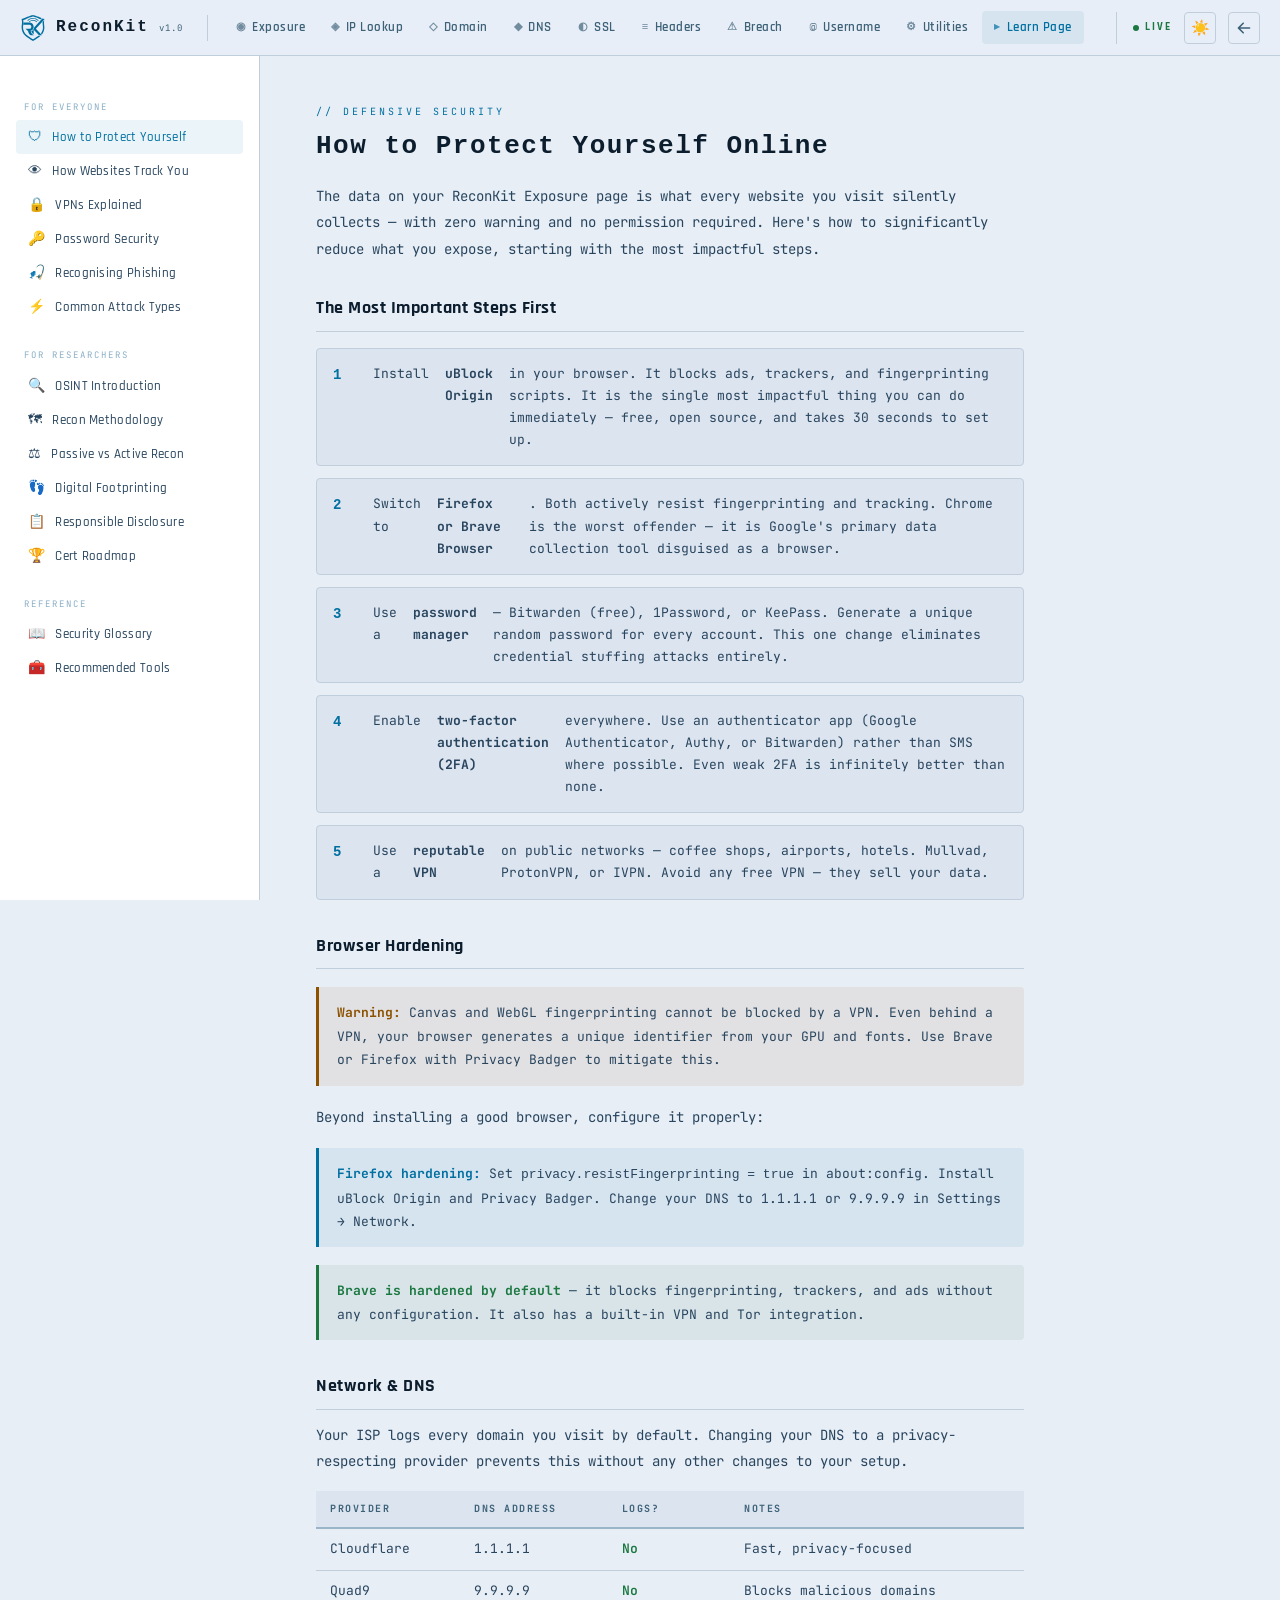
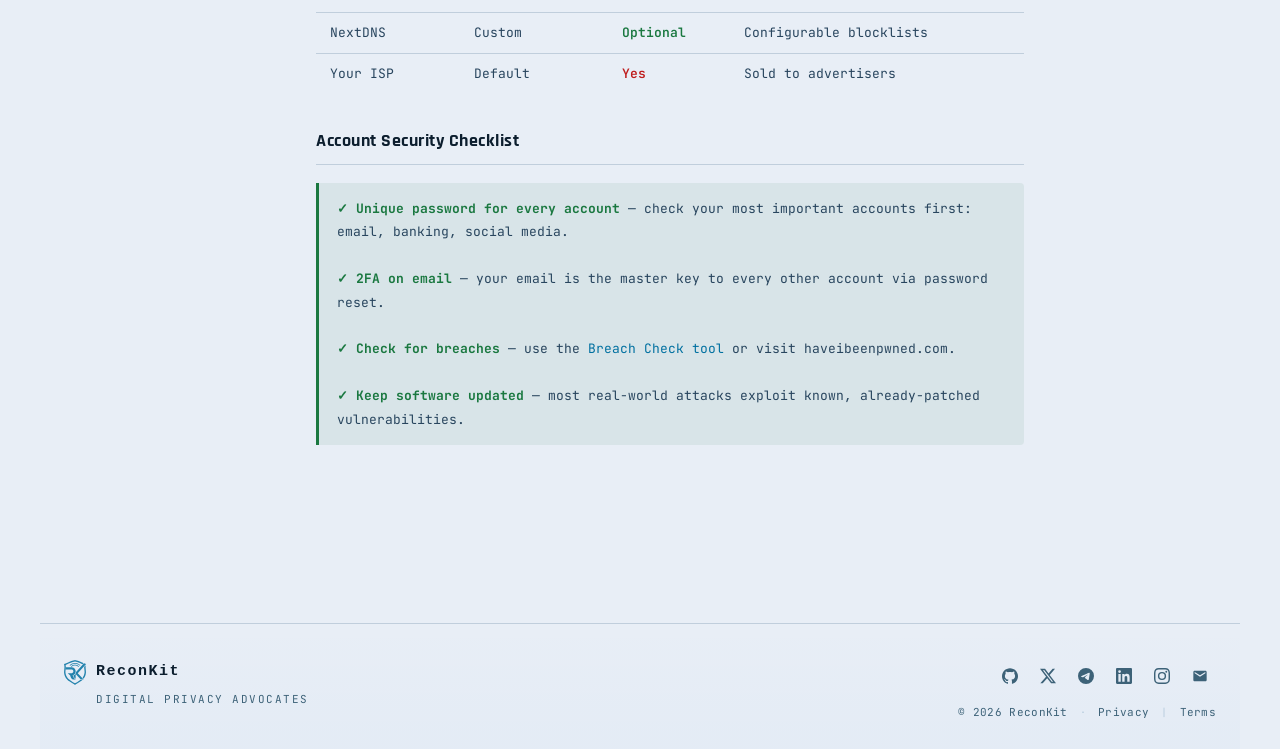
==== commit 45a8b195: "Fix page navigation by switching internal links to explicit .html paths - Use learn.html, privacy.ht" ====
--- a/style.css
+++ b/style.css
@@ -1,5 +1,3 @@
-@import url('https://fonts.googleapis.com/css2?family=Orbitron:wght@500;700;900&family=JetBrains+Mono:ital,wght@0,300;0,400;0,500;0,700;1,400&family=Rajdhani:wght@500;600;700&display=swap');
-
 /* ─── DESIGN TOKENS ─── */
 :root {
   --bg:         #0b1622;
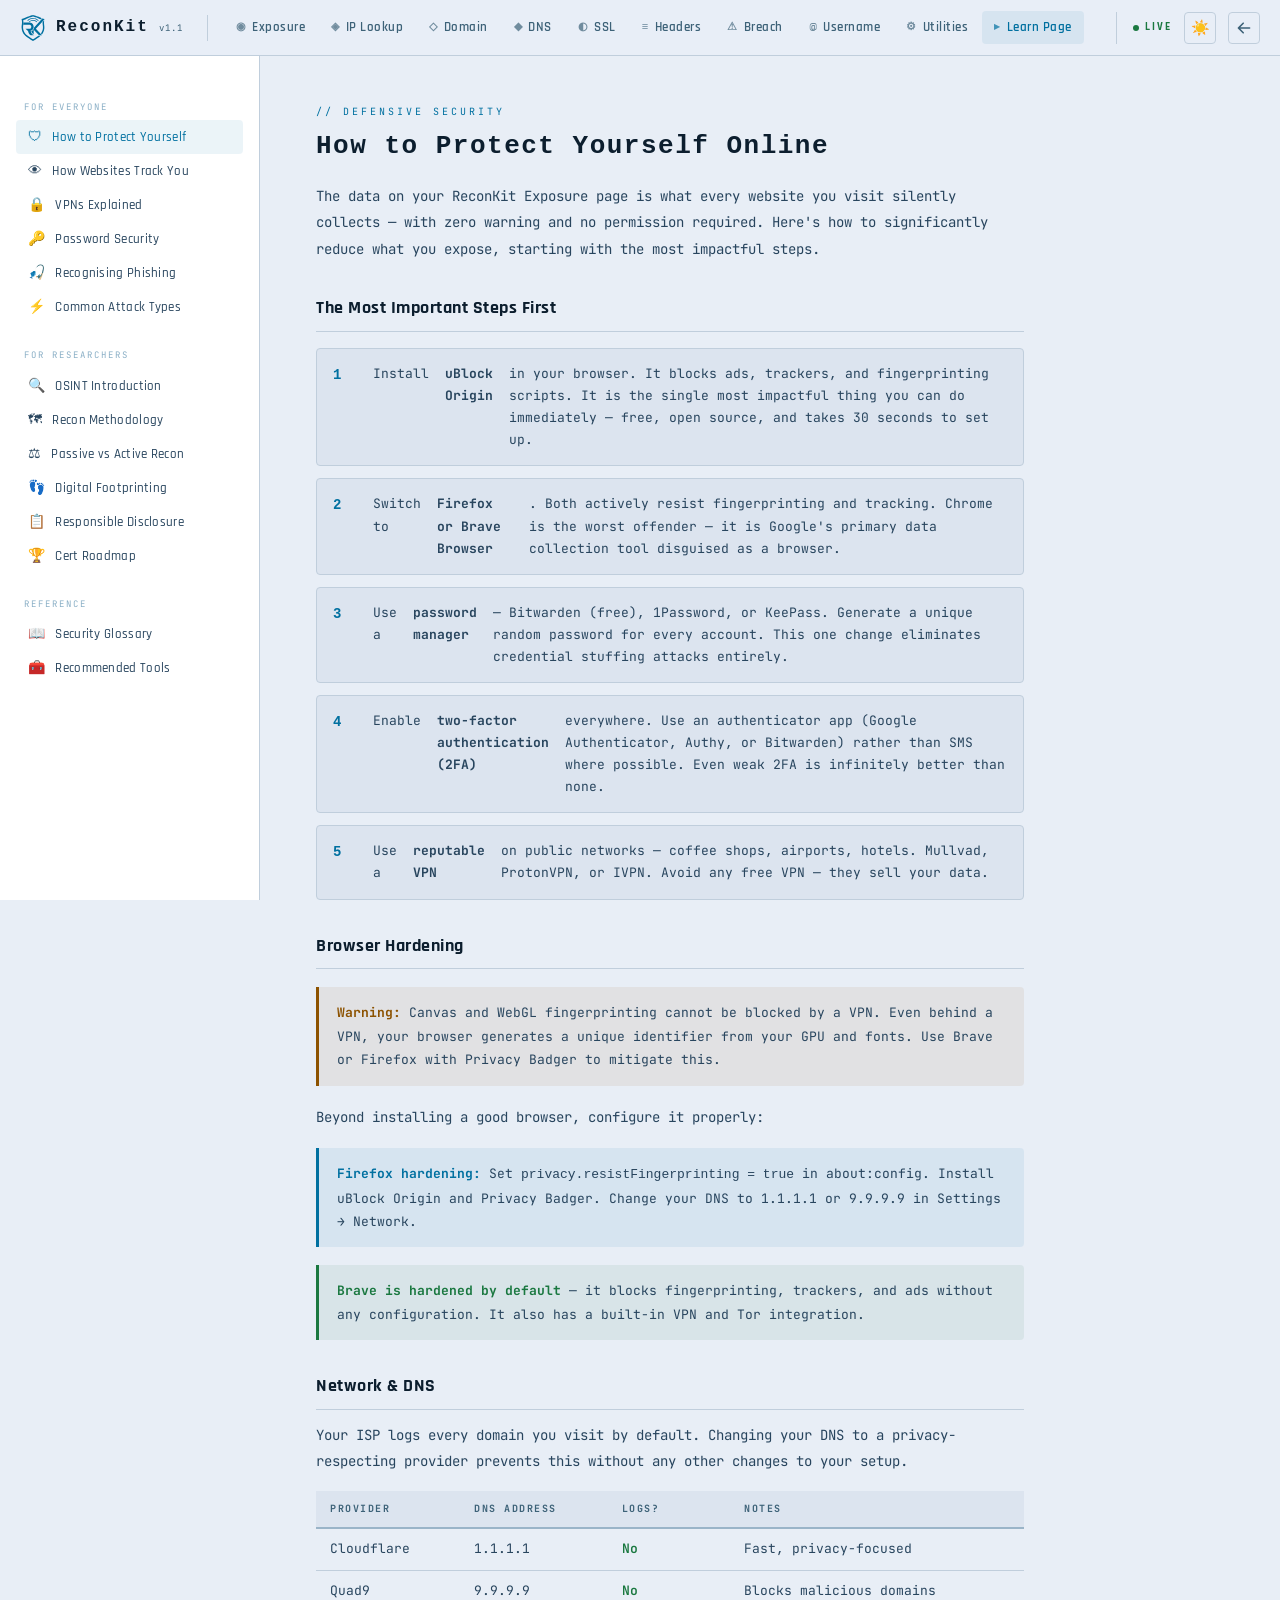
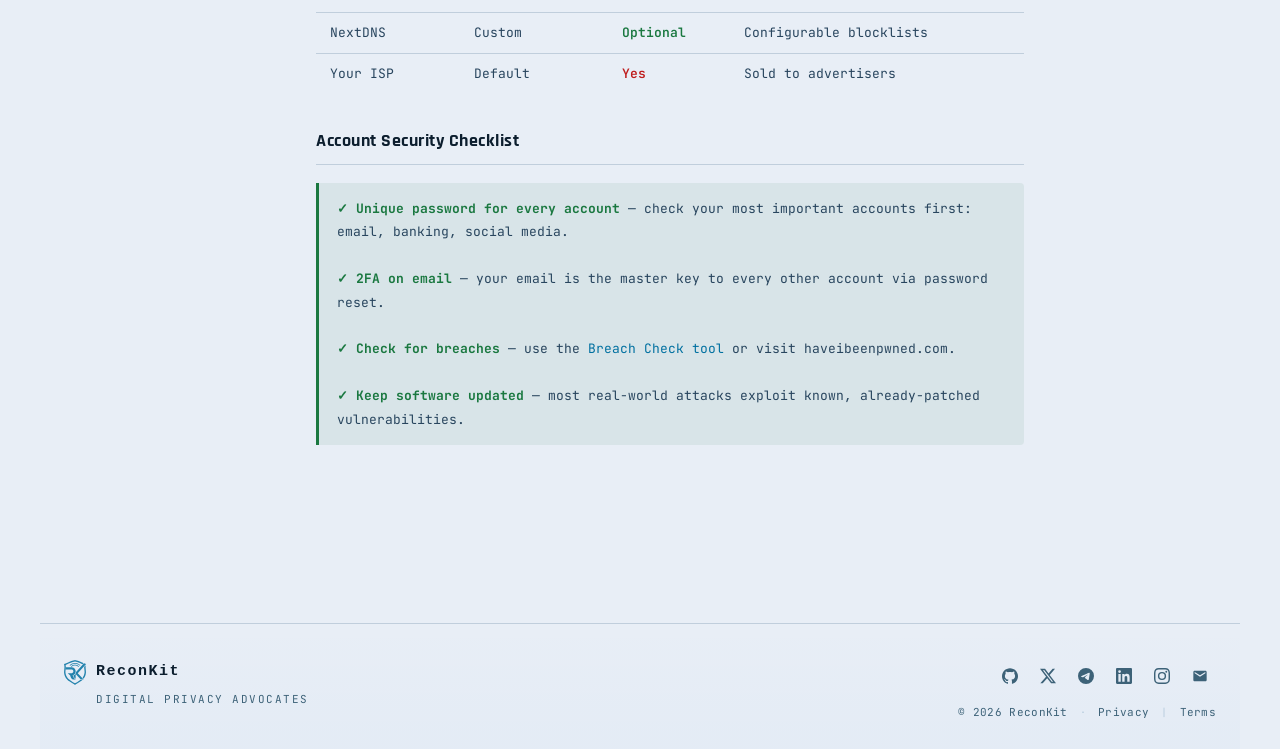
==== commit 34c974e9: "Update displayed version label to v1.1" ====
--- a/learn.html
+++ b/learn.html
@@ -22,7 +22,7 @@
       <path d="M2564.238,2420.863l-205.523,-204.364c649.341,-653.023 1503.795,-959.2 2290.191,-957.612c750.353,1.514 1553.165,256.371 2282.588,942.656l-198.607,211.091c-666.486,-627.07 -1398.956,-862.529 -2084.566,-863.912c-715.711,-1.444 -1493.108,277.817 -2084.083,872.142Z"/>
     </svg>
     <span class="brand-name">ReconKit</span>
-    <span class="brand-tag">v1.0</span>
+    <span class="brand-tag">v1.1</span>
   </div>
 
   <div class="nav-tools" id="navTools">
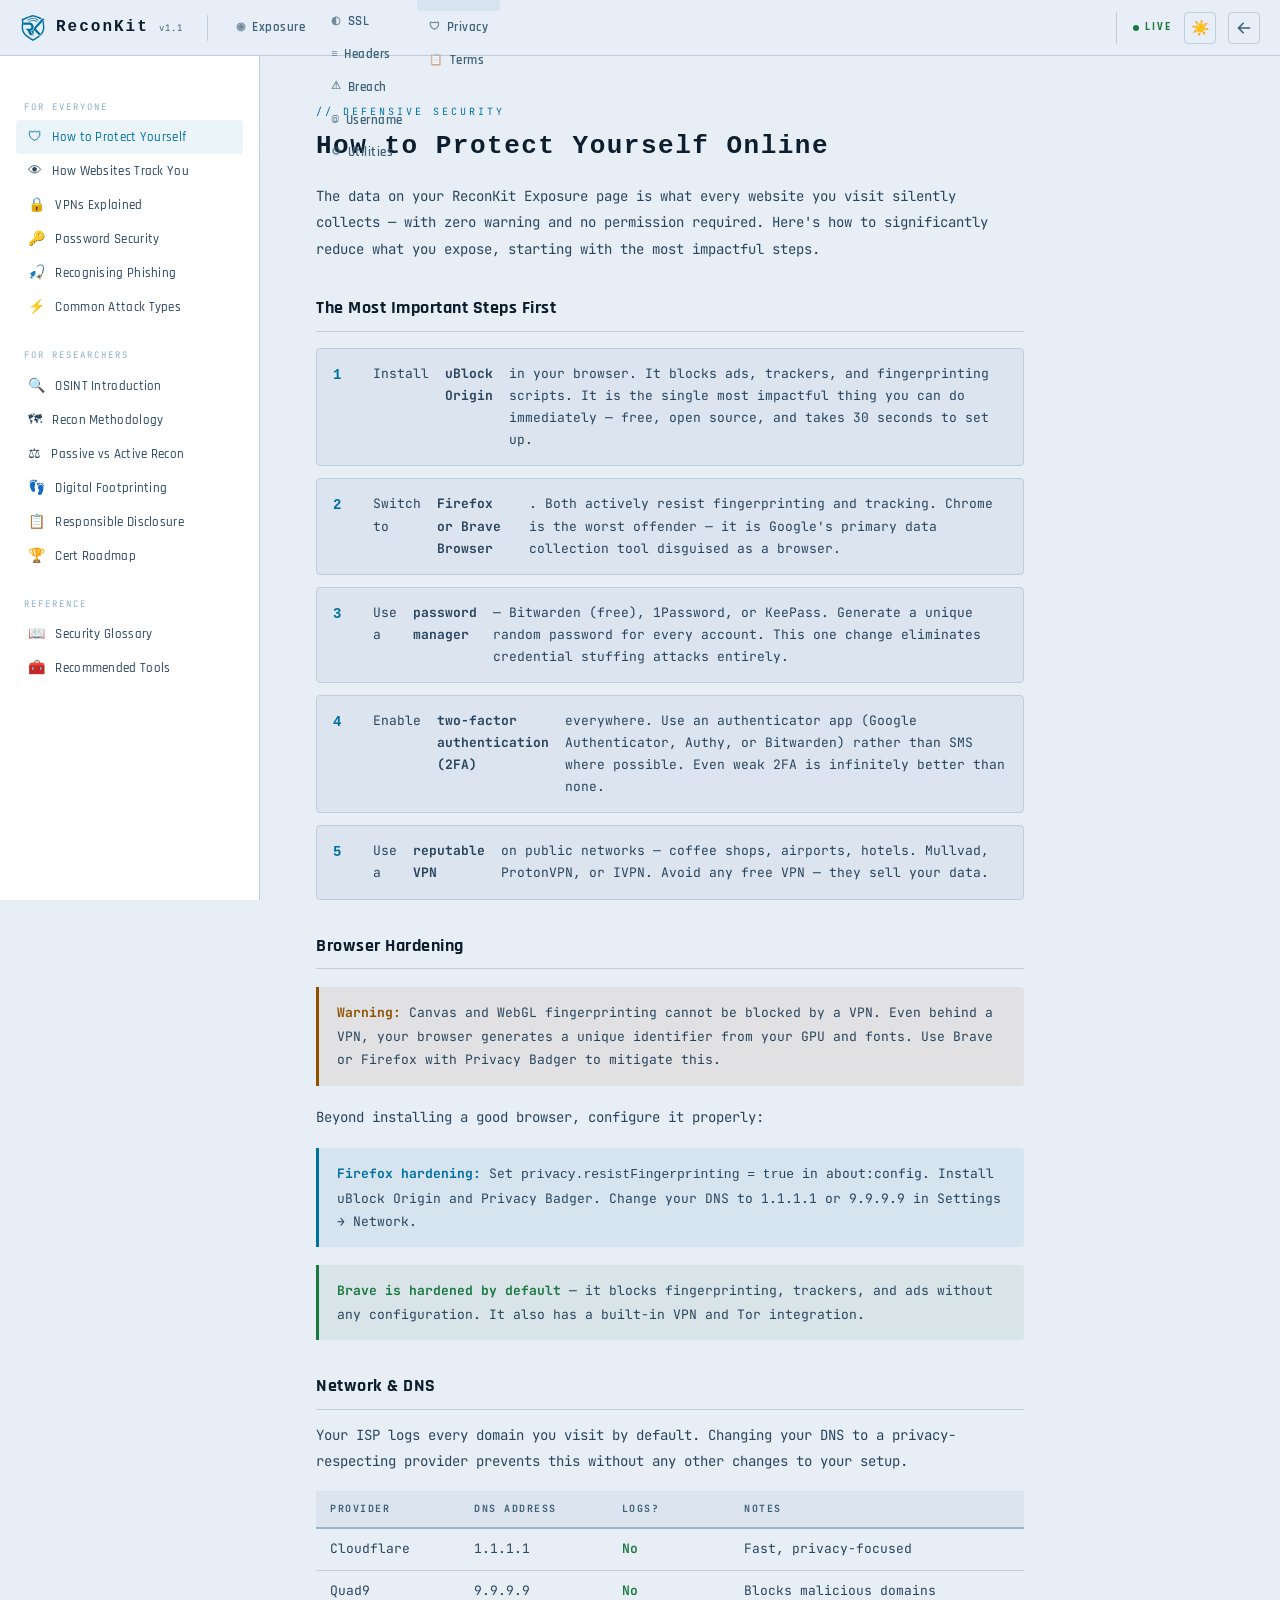
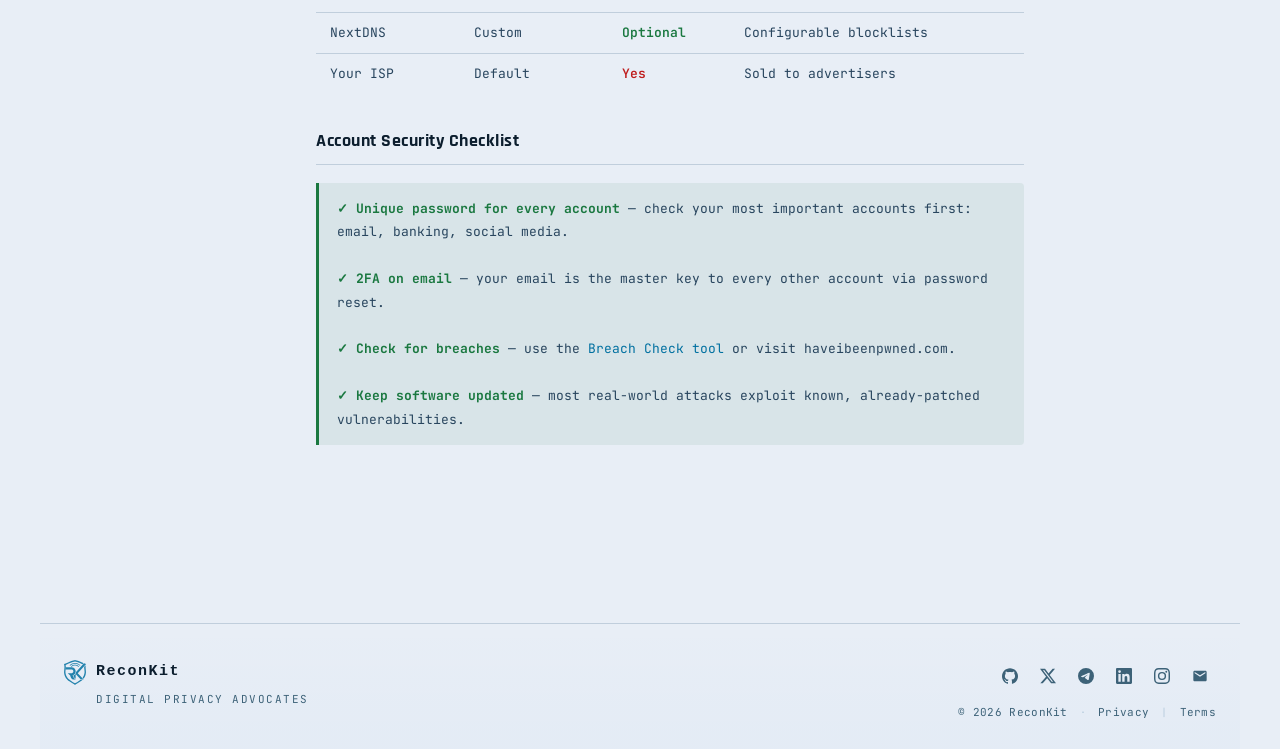
==== commit d99db9b8: "Implement mobile drawer navigation with category dividers - Convert mobile menu to left-sliding draw" ====
--- a/learn.html
+++ b/learn.html
@@ -26,16 +26,31 @@
   </div>
 
   <div class="nav-tools" id="navTools">
-    <a class="nav-btn" href="index.html" style="text-decoration:none"><span class="nav-icon">◉</span> Exposure</a>
-    <a class="nav-btn" href="index.html" style="text-decoration:none"><span class="nav-icon">◈</span> IP Lookup</a>
-    <a class="nav-btn" href="index.html" style="text-decoration:none"><span class="nav-icon">◇</span> Domain</a>
-    <a class="nav-btn" href="index.html" style="text-decoration:none"><span class="nav-icon">◆</span> DNS</a>
-    <a class="nav-btn" href="index.html" style="text-decoration:none"><span class="nav-icon">◐</span> SSL</a>
-    <a class="nav-btn" href="index.html" style="text-decoration:none"><span class="nav-icon">≡</span> Headers</a>
-    <a class="nav-btn" href="index.html" style="text-decoration:none"><span class="nav-icon">⚠</span> Breach</a>
-    <a class="nav-btn" href="index.html" style="text-decoration:none"><span class="nav-icon">@</span> Username</a>
-    <a class="nav-btn" href="index.html" style="text-decoration:none"><span class="nav-icon">⚙</span> Utilities</a>
-    <a class="nav-btn active" href="learn.html" style="text-decoration:none"><span class="nav-icon">▸</span> Learn Page</a>
+    <div class="nav-section">
+      <a class="nav-btn" href="index.html" style="text-decoration:none">
+        <span class="nav-icon">◉</span> Exposure
+      </a>
+      <div class="nav-divider"></div>
+    </div>
+
+    <div class="nav-section">
+      <div class="nav-section-title">Tools</div>
+      <a class="nav-btn" href="index.html" style="text-decoration:none"><span class="nav-icon">◈</span> IP Lookup</a>
+      <a class="nav-btn" href="index.html" style="text-decoration:none"><span class="nav-icon">◇</span> Domain</a>
+      <a class="nav-btn" href="index.html" style="text-decoration:none"><span class="nav-icon">◆</span> DNS</a>
+      <a class="nav-btn" href="index.html" style="text-decoration:none"><span class="nav-icon">◐</span> SSL</a>
+      <a class="nav-btn" href="index.html" style="text-decoration:none"><span class="nav-icon">≡</span> Headers</a>
+      <a class="nav-btn" href="index.html" style="text-decoration:none"><span class="nav-icon">⚠</span> Breach</a>
+      <a class="nav-btn" href="index.html" style="text-decoration:none"><span class="nav-icon">@</span> Username</a>
+      <a class="nav-btn" href="index.html" style="text-decoration:none"><span class="nav-icon">⚙</span> Utilities</a>
+      <div class="nav-divider"></div>
+    </div>
+
+    <div class="nav-section nav-section-links">
+      <a class="nav-btn active" href="learn.html" style="text-decoration:none"><span class="nav-icon">▸</span> Learn</a>
+      <a class="nav-btn" href="privacy.html" style="text-decoration:none"><span class="nav-icon">🛡</span> Privacy</a>
+      <a class="nav-btn" href="terms.html" style="text-decoration:none"><span class="nav-icon">📋</span> Terms</a>
+    </div>
   </div>
 
   <div class="nav-right">
@@ -780,8 +795,19 @@
   }
 
   // Hamburger for mobile
+  const navTools = document.getElementById('navTools');
   document.getElementById('hamburger')?.addEventListener('click', () => {
-    document.getElementById('navTools')?.classList.toggle('mobile-open');
+    navTools?.classList.toggle('mobile-open');
+  });
+
+  // Close drawer when clicking on nav links (mobile only)
+  const navLinks = navTools?.querySelectorAll('.nav-btn');
+  navLinks?.forEach(link => {
+    link.addEventListener('click', () => {
+      if (window.matchMedia('(max-width: 640px)').matches) {
+        navTools.classList.remove('mobile-open');
+      }
+    });
   });
 
   // Article navigation
--- a/style.css
+++ b/style.css
@@ -1258,19 +1258,90 @@
 }
 
 @media (max-width: 640px) {
-  .nav-tools { display: none; }
-  .nav-tools.mobile-open {
-    display: flex;
+  .nav-tools {
+    display: none;
     flex-direction: column;
     position: fixed;
     top: var(--navbar-h);
-    left: 0; right: 0;
-    background: var(--bg2);
-    border-bottom: 1px solid var(--border);
-    padding: 12px;
+    left: 0;
+    bottom: 0;
+    width: 70vw;
+    max-width: 320px;
+    background: var(--bg);
+    border-right: 1px solid var(--border);
     z-index: 899;
-    gap: 4px;
+    overflow-y: auto;
+    padding: 0;
+    gap: 0;
+    transform: translateX(-100%);
+    transition: transform 0.3s cubic-bezier(0.25, 0.46, 0.45, 0.94);
   }
+
+  .nav-tools.mobile-open {
+    display: flex;
+    transform: translateX(0);
+  }
+
+  .nav-tools.mobile-open::after {
+    content: '';
+    position: fixed;
+    inset: 0;
+    background: rgba(0, 0, 0, 0.5);
+    z-index: -1;
+    backdrop-filter: blur(2px);
+  }
+
+  .nav-section {
+    display: flex;
+    flex-direction: column;
+    gap: 0;
+    padding: 12px 0;
+  }
+
+  .nav-section-title {
+    font-size: 10px;
+    font-weight: 700;
+    letter-spacing: 1.5px;
+    color: var(--text-muted);
+    padding: 8px 16px;
+    text-transform: uppercase;
+  }
+
+  .nav-btn {
+    width: 100%;
+    justify-content: flex-start;
+    padding: 10px 16px;
+    border-radius: 0;
+    color: var(--text-muted);
+    font-size: 13px;
+    transition: color 0.2s, background 0.2s;
+  }
+
+  .nav-btn:hover {
+    background: var(--surface);
+    color: var(--text);
+  }
+
+  .nav-btn.active {
+    background: var(--cyan-dim);
+    color: var(--cyan);
+    border-left: 3px solid var(--cyan);
+    padding-left: 13px;
+  }
+
+  .nav-divider {
+    height: 1px;
+    background: var(--border);
+    margin: 4px 0;
+    opacity: 0.5;
+  }
+
+  .nav-section-links {
+    margin-top: auto;
+    padding: 16px 0;
+    border-top: 1px solid var(--border);
+  }
+
   .hamburger { display: block; }
   .fp-grid { grid-template-columns: 1fr; }
   .exposure-main { padding: 20px 16px 60px; }
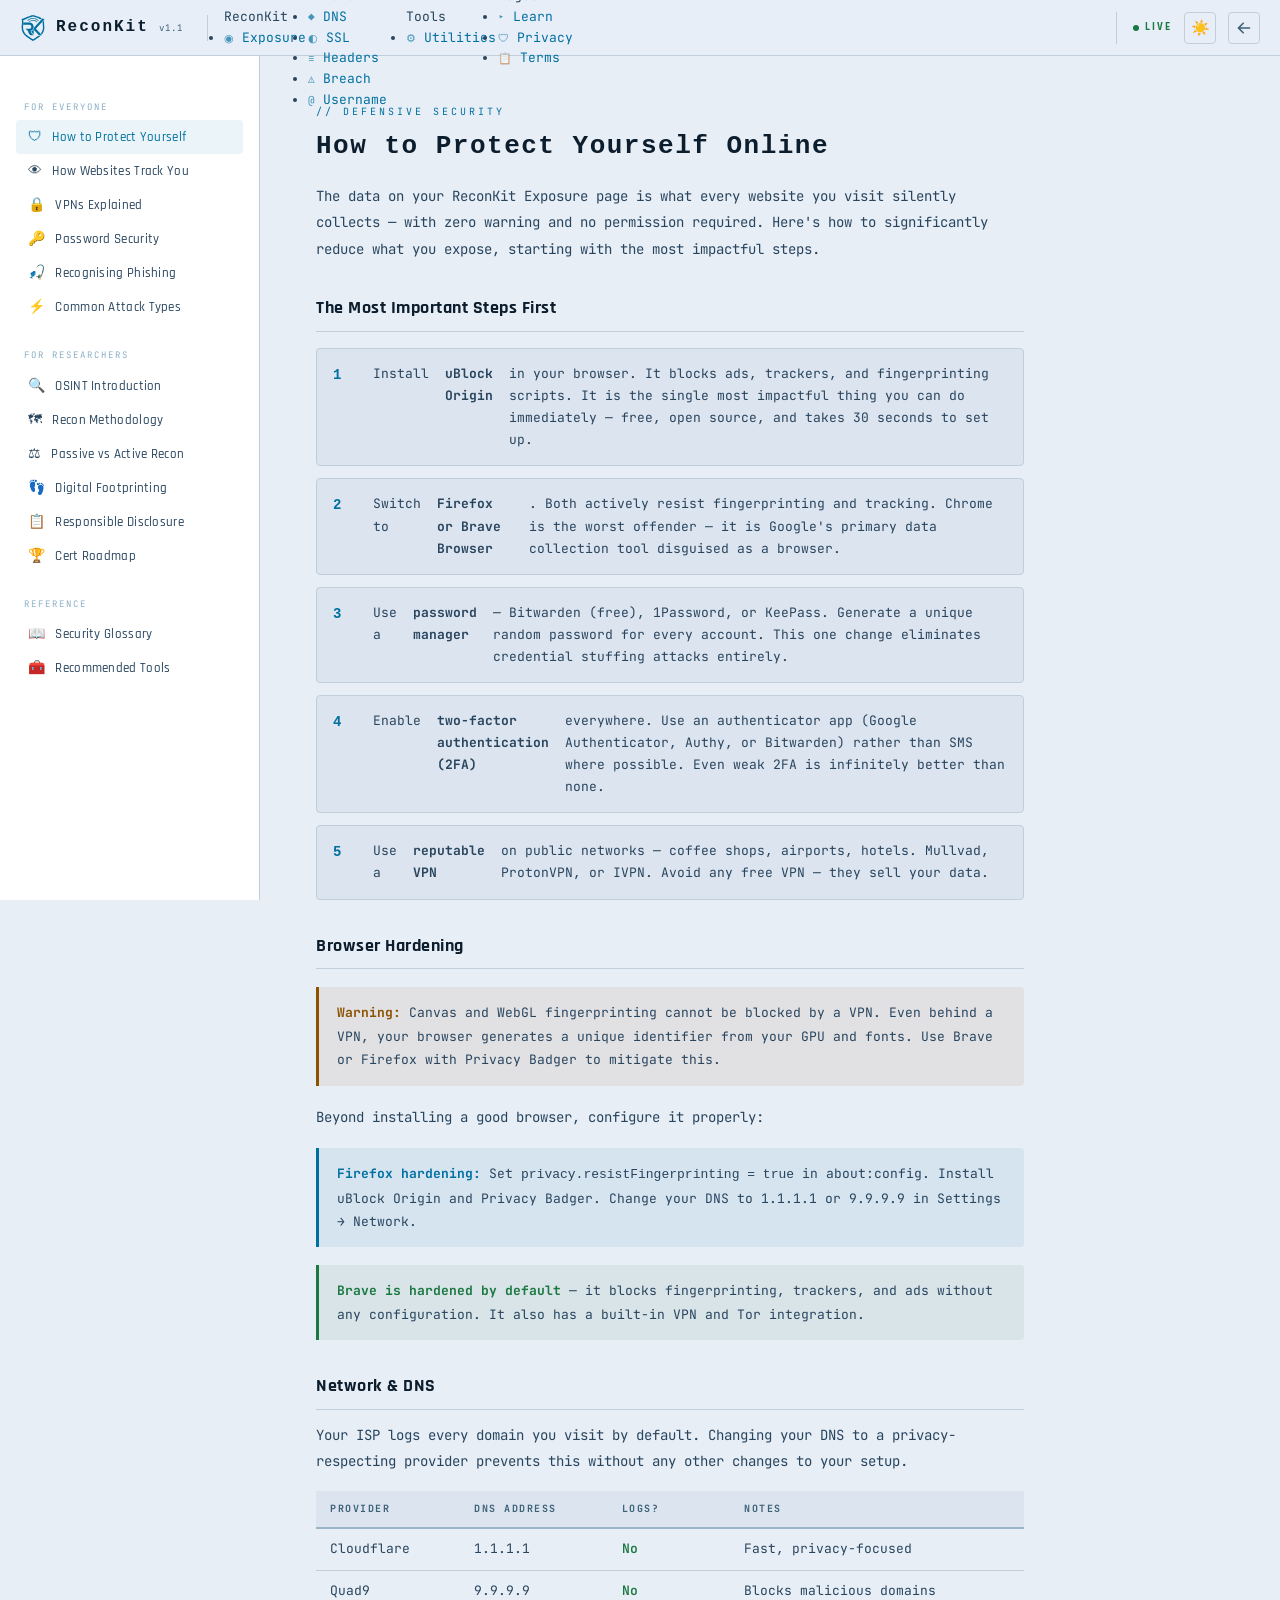
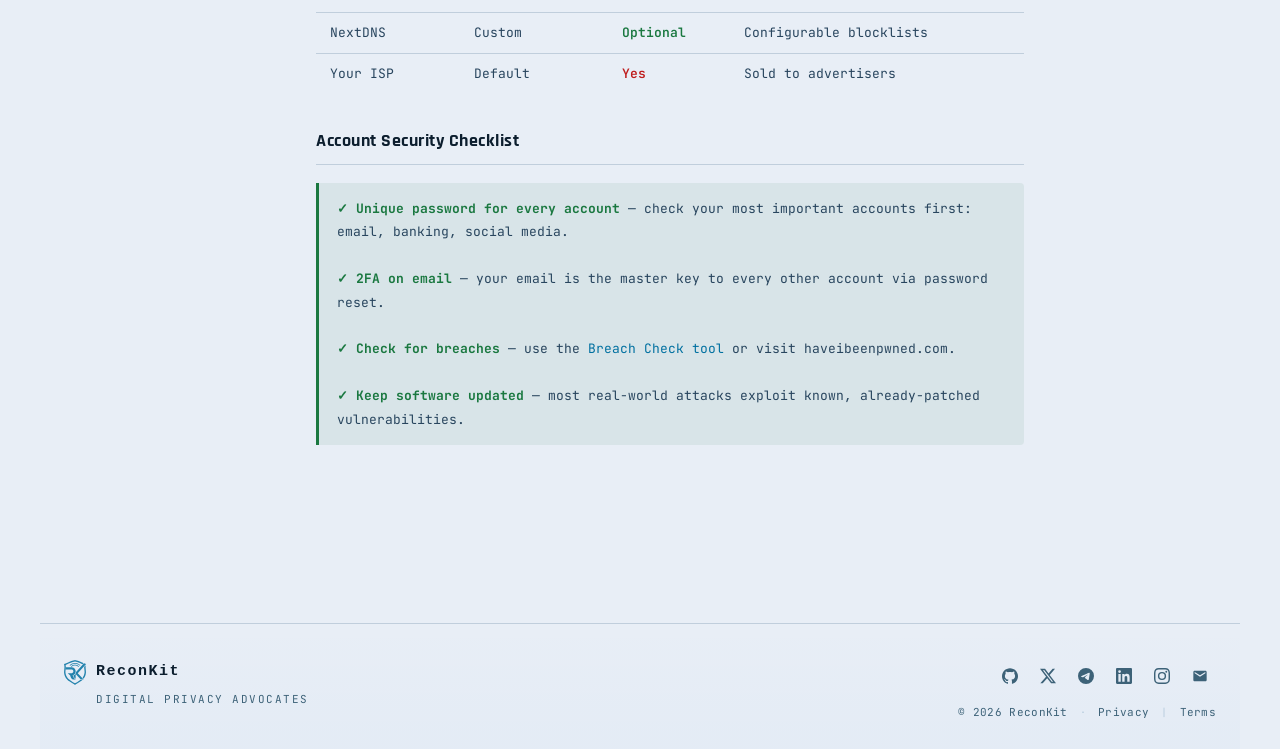
==== commit 0a2b737e: "Rebuild mobile drawer using CLA-style left positioning approach" ====
--- a/learn.html
+++ b/learn.html
@@ -27,31 +27,43 @@
 
   <div class="nav-tools" id="navTools">
     <div class="nav-section">
-      <a class="nav-btn" href="index.html" style="text-decoration:none">
-        <span class="nav-icon">◉</span> Exposure
-      </a>
-      <div class="nav-divider"></div>
+      <p class="nav-category-title">ReconKit</p>
+      <ul>
+        <li><a class="nav-link" href="index.html" style="text-decoration:none"><span class="nav-icon">◉</span> Exposure</a></li>
+      </ul>
     </div>
 
     <div class="nav-section">
-      <div class="nav-section-title">Tools</div>
-      <a class="nav-btn" href="index.html" style="text-decoration:none"><span class="nav-icon">◈</span> IP Lookup</a>
-      <a class="nav-btn" href="index.html" style="text-decoration:none"><span class="nav-icon">◇</span> Domain</a>
-      <a class="nav-btn" href="index.html" style="text-decoration:none"><span class="nav-icon">◆</span> DNS</a>
-      <a class="nav-btn" href="index.html" style="text-decoration:none"><span class="nav-icon">◐</span> SSL</a>
-      <a class="nav-btn" href="index.html" style="text-decoration:none"><span class="nav-icon">≡</span> Headers</a>
-      <a class="nav-btn" href="index.html" style="text-decoration:none"><span class="nav-icon">⚠</span> Breach</a>
-      <a class="nav-btn" href="index.html" style="text-decoration:none"><span class="nav-icon">@</span> Username</a>
-      <a class="nav-btn" href="index.html" style="text-decoration:none"><span class="nav-icon">⚙</span> Utilities</a>
-      <div class="nav-divider"></div>
-    </div>
-
-    <div class="nav-section nav-section-links">
-      <a class="nav-btn active" href="learn.html" style="text-decoration:none"><span class="nav-icon">▸</span> Learn</a>
-      <a class="nav-btn" href="privacy.html" style="text-decoration:none"><span class="nav-icon">🛡</span> Privacy</a>
-      <a class="nav-btn" href="terms.html" style="text-decoration:none"><span class="nav-icon">📋</span> Terms</a>
+      <p class="nav-category-title">Intelligence</p>
+      <ul>
+        <li><a class="nav-link" href="index.html" style="text-decoration:none"><span class="nav-icon">◈</span> IP Lookup</a></li>
+        <li><a class="nav-link" href="index.html" style="text-decoration:none"><span class="nav-icon">◇</span> Domain</a></li>
+        <li><a class="nav-link" href="index.html" style="text-decoration:none"><span class="nav-icon">◆</span> DNS</a></li>
+        <li><a class="nav-link" href="index.html" style="text-decoration:none"><span class="nav-icon">◐</span> SSL</a></li>
+        <li><a class="nav-link" href="index.html" style="text-decoration:none"><span class="nav-icon">≡</span> Headers</a></li>
+        <li><a class="nav-link" href="index.html" style="text-decoration:none"><span class="nav-icon">⚠</span> Breach</a></li>
+        <li><a class="nav-link" href="index.html" style="text-decoration:none"><span class="nav-icon">@</span> Username</a></li>
+      </ul>
+    </div>
+
+    <div class="nav-section">
+      <p class="nav-category-title">Tools</p>
+      <ul>
+        <li><a class="nav-link" href="index.html" style="text-decoration:none"><span class="nav-icon">⚙</span> Utilities</a></li>
+      </ul>
+    </div>
+
+    <div class="nav-section">
+      <p class="nav-category-title">Pages</p>
+      <ul>
+        <li><a class="nav-link active" href="learn.html" style="text-decoration:none"><span class="nav-icon">▸</span> Learn</a></li>
+        <li><a class="nav-link" href="privacy.html" style="text-decoration:none"><span class="nav-icon">🛡</span> Privacy</a></li>
+        <li><a class="nav-link" href="terms.html" style="text-decoration:none"><span class="nav-icon">📋</span> Terms</a></li>
+      </ul>
     </div>
   </div>
+
+  <div id="navOverlay" class="nav-overlay"></div>
 
   <div class="nav-right">
     <div class="live-indicator">
--- a/style.css
+++ b/style.css
@@ -1259,90 +1259,121 @@
 
 @media (max-width: 640px) {
   .nav-tools {
-    display: none;
-    flex-direction: column;
     position: fixed;
-    top: var(--navbar-h);
+    left: -65vw;
+    top: 0;
+    width: 65vw;
+    height: 100vh;
+    background: linear-gradient(135deg, #0f1419 0%, #1a1f2e 100%);
+    border-right: 1px solid rgba(255, 255, 255, 0.1);
+    overflow-y: auto;
+    padding: 80px 0 20px 0;
+    transition: left 0.3s cubic-bezier(0.4, 0, 0.2, 1);
+    z-index: 1000;
+  }
+
+  .nav-tools.open {
     left: 0;
-    bottom: 0;
-    width: 70vw;
-    max-width: 320px;
-    background: var(--bg);
-    border-right: 1px solid var(--border);
-    z-index: 899;
-    overflow-y: auto;
+  }
+
+  .nav-overlay {
+    position: fixed;
+    top: 0;
+    left: 0;
+    width: 100%;
+    height: 100%;
+    background: rgba(0, 0, 0, 0.5);
+    visibility: hidden;
+    transition: visibility 0.3s ease;
+    z-index: 999;
+  }
+
+  .nav-overlay.visible {
+    visibility: visible;
+  }
+
+  .nav-section {
+    padding: 16px 0;
+  }
+
+  .nav-category-title {
+    font-size: 11px;
+    font-weight: 700;
+    letter-spacing: 1.2px;
+    text-transform: uppercase;
+    color: rgba(255, 255, 255, 0.5);
+    padding: 0 16px 8px 16px;
+    margin: 0;
+  }
+
+  .nav-section ul {
+    list-style: none;
+    margin: 0;
     padding: 0;
-    gap: 0;
-    transform: translateX(-100%);
-    transition: transform 0.3s cubic-bezier(0.25, 0.46, 0.45, 0.94);
-  }
-
-  .nav-tools.mobile-open {
+  }
+
+  .nav-section li {
+    margin: 0;
+    padding: 0;
+  }
+
+  .nav-link {
     display: flex;
-    transform: translateX(0);
-  }
-
-  .nav-tools.mobile-open::after {
-    content: '';
-    position: fixed;
-    inset: 0;
-    background: rgba(0, 0, 0, 0.5);
-    z-index: -1;
-    backdrop-filter: blur(2px);
-  }
-
-  .nav-section {
+    align-items: center;
+    gap: 10px;
+    width: 100%;
+    padding: 12px 16px;
+    background: none;
+    border: none;
+    color: rgba(255, 255, 255, 0.8);
+    font-size: 14px;
+    font-weight: 500;
+    cursor: pointer;
+    text-align: left;
+    text-decoration: none;
+    transition: all 0.2s ease;
+  }
+
+  .nav-link:hover,
+  .nav-link.active {
+    background: rgba(255, 255, 255, 0.1);
+    color: #fff;
+    padding-left: 20px;
+  }
+
+  .nav-icon {
+    display: inline-block;
+    min-width: 16px;
+    text-align: center;
+  }
+
+  .hamburger {
     display: flex;
-    flex-direction: column;
-    gap: 0;
-    padding: 12px 0;
-  }
-
-  .nav-section-title {
-    font-size: 10px;
-    font-weight: 700;
-    letter-spacing: 1.5px;
-    color: var(--text-muted);
-    padding: 8px 16px;
-    text-transform: uppercase;
-  }
-
-  .nav-btn {
-    width: 100%;
-    justify-content: flex-start;
-    padding: 10px 16px;
-    border-radius: 0;
-    color: var(--text-muted);
-    font-size: 13px;
-    transition: color 0.2s, background 0.2s;
-  }
-
-  .nav-btn:hover {
-    background: var(--surface);
-    color: var(--text);
-  }
-
-  .nav-btn.active {
-    background: var(--cyan-dim);
-    color: var(--cyan);
-    border-left: 3px solid var(--cyan);
-    padding-left: 13px;
-  }
-
-  .nav-divider {
-    height: 1px;
-    background: var(--border);
-    margin: 4px 0;
-    opacity: 0.5;
-  }
-
-  .nav-section-links {
-    margin-top: auto;
-    padding: 16px 0;
-    border-top: 1px solid var(--border);
-  }
-
-  .hamburger { display: block; }
+    align-items: center;
+    justify-content: center;
+    width: 36px;
+    height: 36px;
+    background: none;
+    border: none;
+    cursor: pointer;
+    color: rgba(255, 255, 255, 0.7);
+    font-size: 20px;
+    transition: color 0.2s ease;
+    z-index: 1001;
+  }
+
+  .hamburger:hover {
+    color: #fff;
+  }
+
+  .hamburger.open {
+    color: #fff;
+  }
+
+  body.nav-open {
+    overflow: hidden;
+  }
+
   .fp-grid { grid-template-columns: 1fr; }
   .exposure-main { padding: 20px 16px 60px; }
   .exposure-h1 { font-size: 20px; }
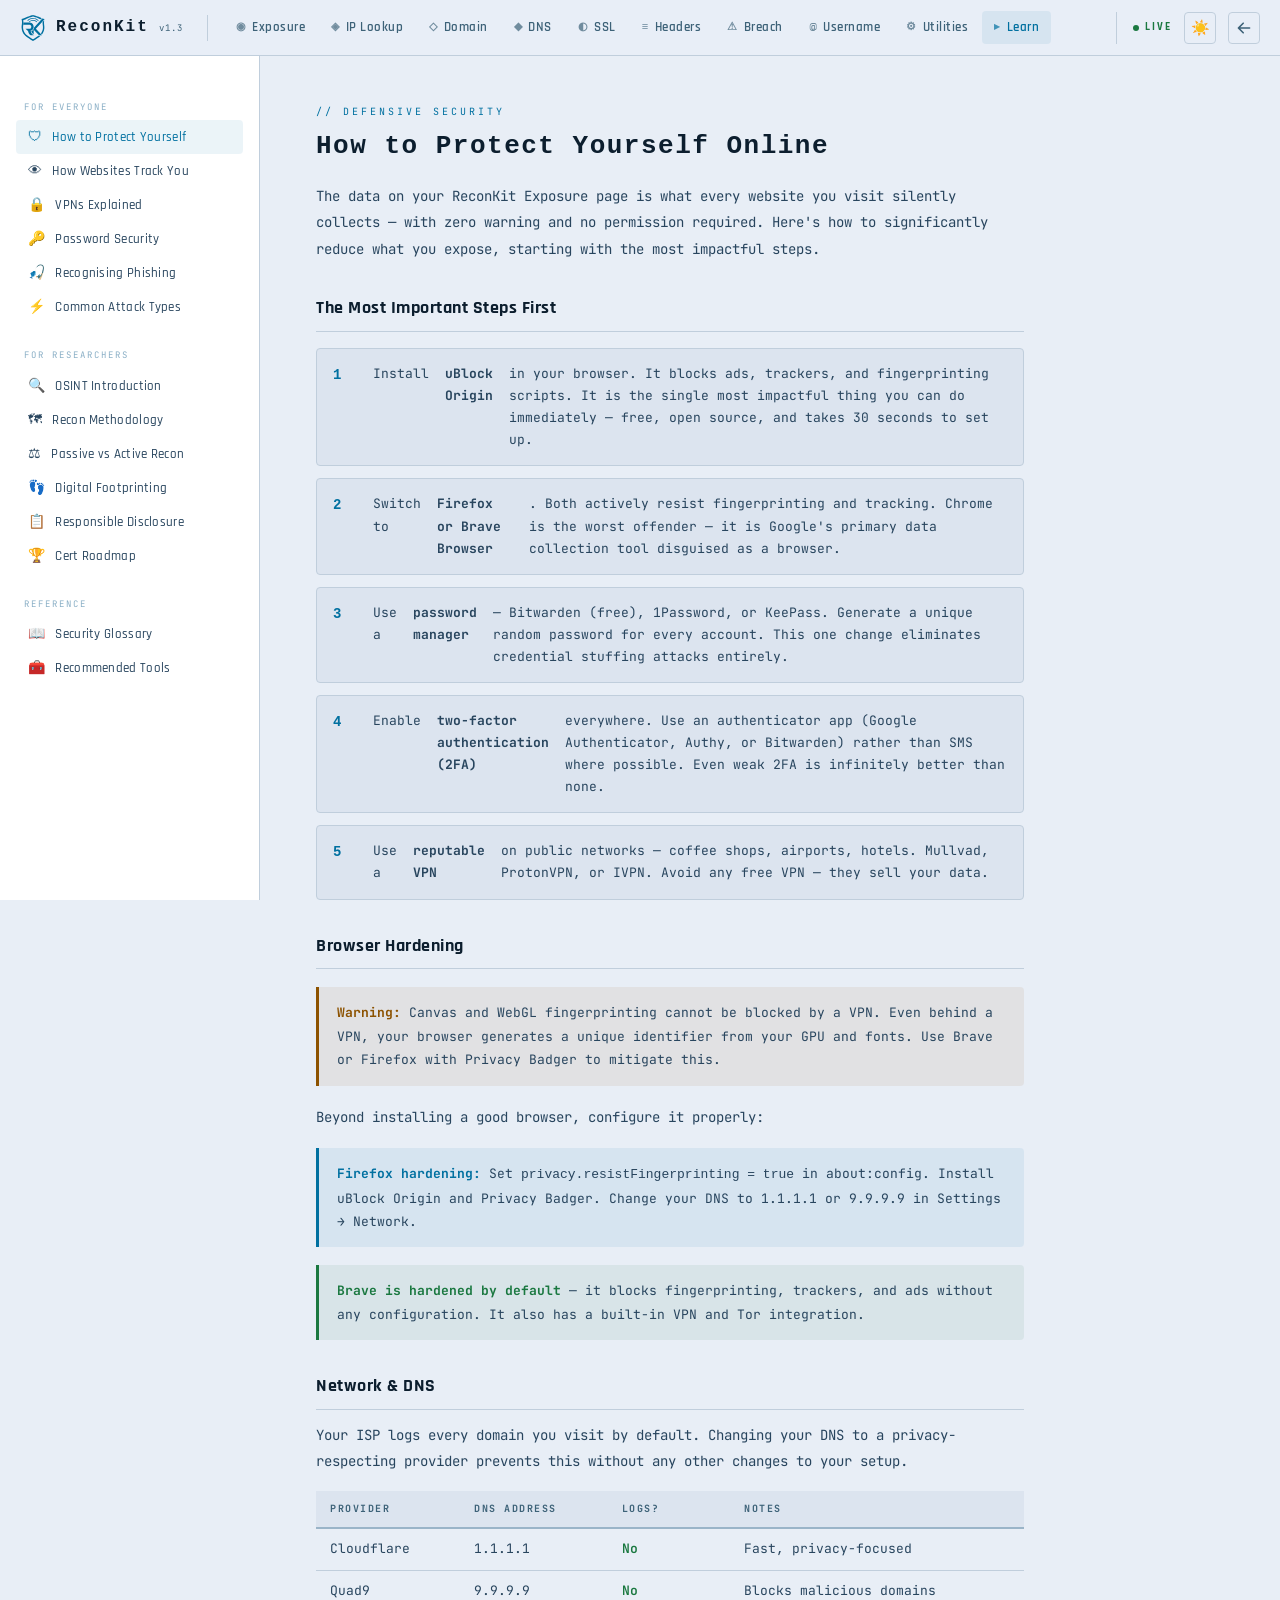
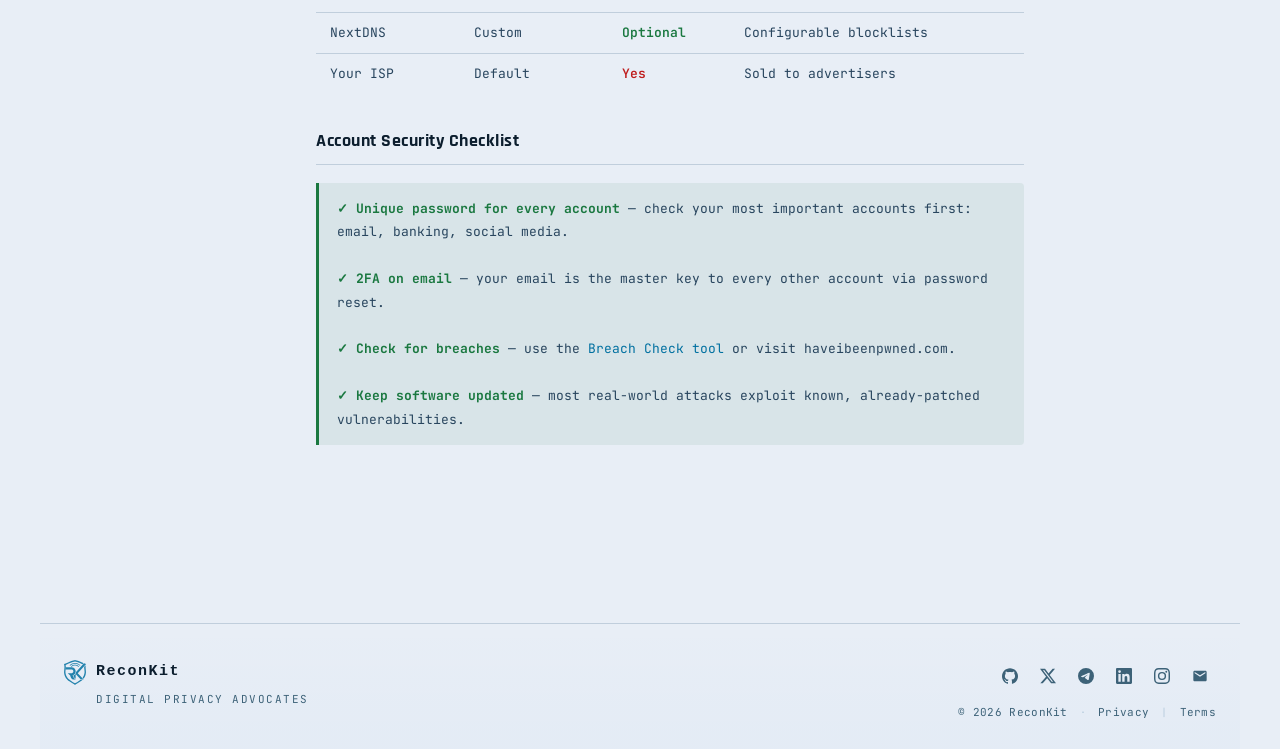
==== commit ceb53572: "Fix mobile nav, swap ipapi.co for ipwho.is, bump to v1.3 - Fix desktop nav broken by Copilot rewrite" ====
--- a/learn.html
+++ b/learn.html
@@ -22,7 +22,7 @@
       <path d="M2564.238,2420.863l-205.523,-204.364c649.341,-653.023 1503.795,-959.2 2290.191,-957.612c750.353,1.514 1553.165,256.371 2282.588,942.656l-198.607,211.091c-666.486,-627.07 -1398.956,-862.529 -2084.566,-863.912c-715.711,-1.444 -1493.108,277.817 -2084.083,872.142Z"/>
     </svg>
     <span class="brand-name">ReconKit</span>
-    <span class="brand-tag">v1.1</span>
+    <span class="brand-tag">v1.3</span>
   </div>
 
   <div class="nav-tools" id="navTools">
@@ -57,8 +57,6 @@
       <p class="nav-category-title">Pages</p>
       <ul>
         <li><a class="nav-link active" href="learn.html" style="text-decoration:none"><span class="nav-icon">▸</span> Learn</a></li>
-        <li><a class="nav-link" href="privacy.html" style="text-decoration:none"><span class="nav-icon">🛡</span> Privacy</a></li>
-        <li><a class="nav-link" href="terms.html" style="text-decoration:none"><span class="nav-icon">📋</span> Terms</a></li>
       </ul>
     </div>
   </div>
--- a/style.css
+++ b/style.css
@@ -152,6 +152,41 @@
   background: var(--cyan-dim);
 }
 
+/* Desktop: nav section/link structure (from mobile drawer rewrite) */
+.nav-section {
+  display: flex;
+  align-items: center;
+}
+.nav-section ul {
+  display: flex;
+  align-items: center;
+  gap: 2px;
+  list-style: none;
+  margin: 0;
+  padding: 0;
+}
+.nav-category-title { display: none; }
+.nav-link {
+  background: none;
+  border: none;
+  color: var(--text-muted);
+  font-family: var(--font-ui);
+  font-size: 13px;
+  font-weight: 600;
+  letter-spacing: 0.5px;
+  padding: 6px 12px;
+  border-radius: var(--radius);
+  cursor: pointer;
+  display: flex;
+  align-items: center;
+  gap: 6px;
+  white-space: nowrap;
+  transition: color 0.2s, background 0.2s;
+  text-decoration: none;
+}
+.nav-link:hover { color: var(--text); background: var(--surface); }
+.nav-link.active { color: var(--cyan); background: var(--cyan-dim); }
+
 .nav-icon {
   font-size: 11px;
   opacity: 0.7;
@@ -1258,6 +1293,8 @@
 }
 
 @media (max-width: 640px) {
+  .navbar { z-index: 1001; }
+
   .nav-tools {
     position: fixed;
     left: -65vw;
@@ -1283,12 +1320,14 @@
     width: 100%;
     height: 100%;
     background: rgba(0, 0, 0, 0.5);
+    opacity: 0;
     visibility: hidden;
-    transition: visibility 0.3s ease;
+    transition: opacity 0.3s ease, visibility 0.3s ease;
     z-index: 999;
   }
 
   .nav-overlay.visible {
+    opacity: 1;
     visibility: visible;
   }
 
@@ -1338,7 +1377,6 @@
   .nav-link.active {
     background: rgba(255, 255, 255, 0.1);
     color: #fff;
-    padding-left: 20px;
   }
 
   .nav-icon {
@@ -1359,7 +1397,8 @@
     color: rgba(255, 255, 255, 0.7);
     font-size: 20px;
     transition: color 0.2s ease;
-    z-index: 1001;
+    position: relative;
+    z-index: 1;
   }
 
   .hamburger:hover {
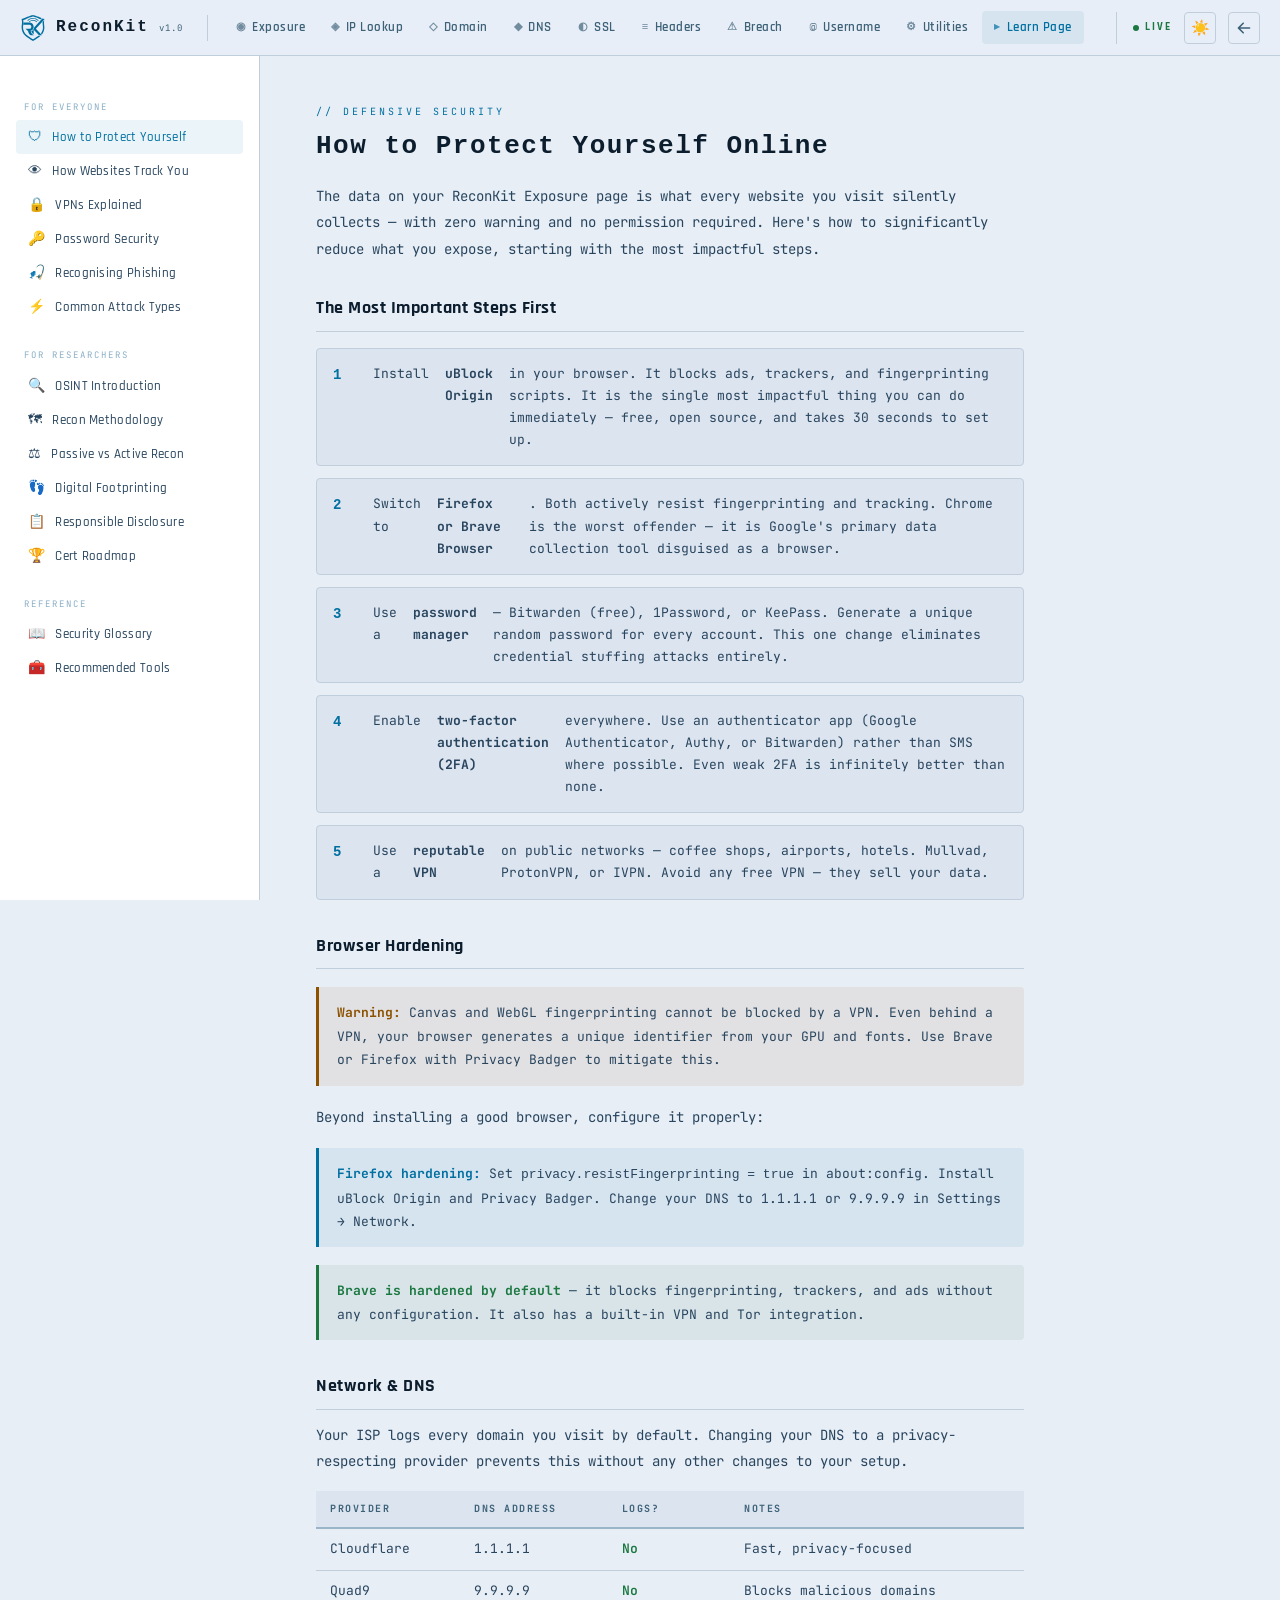
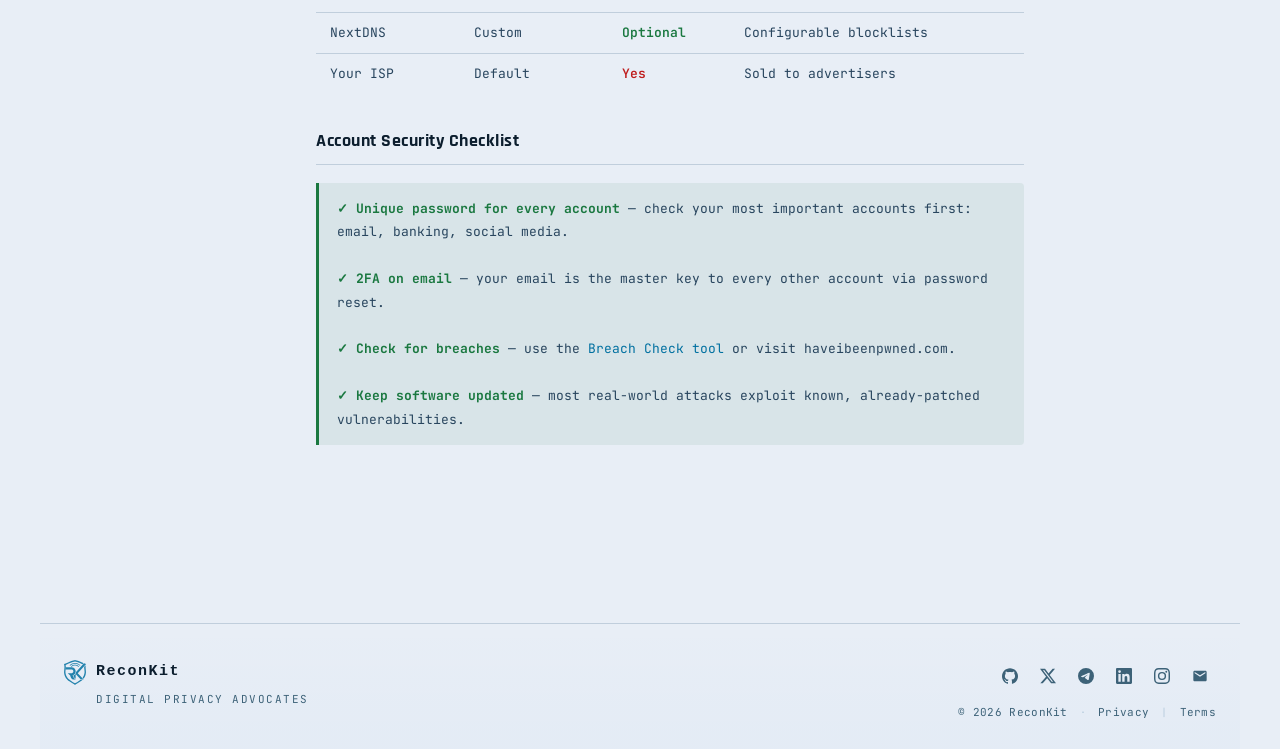
==== commit 8215102d: "Revert navbar/drawer rewrite to previous working version" ====
--- a/learn.html
+++ b/learn.html
@@ -22,46 +22,21 @@
       <path d="M2564.238,2420.863l-205.523,-204.364c649.341,-653.023 1503.795,-959.2 2290.191,-957.612c750.353,1.514 1553.165,256.371 2282.588,942.656l-198.607,211.091c-666.486,-627.07 -1398.956,-862.529 -2084.566,-863.912c-715.711,-1.444 -1493.108,277.817 -2084.083,872.142Z"/>
     </svg>
     <span class="brand-name">ReconKit</span>
-    <span class="brand-tag">v1.3</span>
+    <span class="brand-tag">v1.0</span>
   </div>
 
   <div class="nav-tools" id="navTools">
-    <div class="nav-section">
-      <p class="nav-category-title">ReconKit</p>
-      <ul>
-        <li><a class="nav-link" href="index.html" style="text-decoration:none"><span class="nav-icon">◉</span> Exposure</a></li>
-      </ul>
-    </div>
-
-    <div class="nav-section">
-      <p class="nav-category-title">Intelligence</p>
-      <ul>
-        <li><a class="nav-link" href="index.html" style="text-decoration:none"><span class="nav-icon">◈</span> IP Lookup</a></li>
-        <li><a class="nav-link" href="index.html" style="text-decoration:none"><span class="nav-icon">◇</span> Domain</a></li>
-        <li><a class="nav-link" href="index.html" style="text-decoration:none"><span class="nav-icon">◆</span> DNS</a></li>
-        <li><a class="nav-link" href="index.html" style="text-decoration:none"><span class="nav-icon">◐</span> SSL</a></li>
-        <li><a class="nav-link" href="index.html" style="text-decoration:none"><span class="nav-icon">≡</span> Headers</a></li>
-        <li><a class="nav-link" href="index.html" style="text-decoration:none"><span class="nav-icon">⚠</span> Breach</a></li>
-        <li><a class="nav-link" href="index.html" style="text-decoration:none"><span class="nav-icon">@</span> Username</a></li>
-      </ul>
-    </div>
-
-    <div class="nav-section">
-      <p class="nav-category-title">Tools</p>
-      <ul>
-        <li><a class="nav-link" href="index.html" style="text-decoration:none"><span class="nav-icon">⚙</span> Utilities</a></li>
-      </ul>
-    </div>
-
-    <div class="nav-section">
-      <p class="nav-category-title">Pages</p>
-      <ul>
-        <li><a class="nav-link active" href="learn.html" style="text-decoration:none"><span class="nav-icon">▸</span> Learn</a></li>
-      </ul>
-    </div>
+    <a class="nav-btn" href="index.html" style="text-decoration:none"><span class="nav-icon">◉</span> Exposure</a>
+    <a class="nav-btn" href="index.html" style="text-decoration:none"><span class="nav-icon">◈</span> IP Lookup</a>
+    <a class="nav-btn" href="index.html" style="text-decoration:none"><span class="nav-icon">◇</span> Domain</a>
+    <a class="nav-btn" href="index.html" style="text-decoration:none"><span class="nav-icon">◆</span> DNS</a>
+    <a class="nav-btn" href="index.html" style="text-decoration:none"><span class="nav-icon">◐</span> SSL</a>
+    <a class="nav-btn" href="index.html" style="text-decoration:none"><span class="nav-icon">≡</span> Headers</a>
+    <a class="nav-btn" href="index.html" style="text-decoration:none"><span class="nav-icon">⚠</span> Breach</a>
+    <a class="nav-btn" href="index.html" style="text-decoration:none"><span class="nav-icon">@</span> Username</a>
+    <a class="nav-btn" href="index.html" style="text-decoration:none"><span class="nav-icon">⚙</span> Utilities</a>
+    <a class="nav-btn active" href="learn.html" style="text-decoration:none"><span class="nav-icon">▸</span> Learn Page</a>
   </div>
-
-  <div id="navOverlay" class="nav-overlay"></div>
 
   <div class="nav-right">
     <div class="live-indicator">
@@ -805,19 +780,8 @@
   }
 
   // Hamburger for mobile
-  const navTools = document.getElementById('navTools');
   document.getElementById('hamburger')?.addEventListener('click', () => {
-    navTools?.classList.toggle('mobile-open');
-  });
-
-  // Close drawer when clicking on nav links (mobile only)
-  const navLinks = navTools?.querySelectorAll('.nav-btn');
-  navLinks?.forEach(link => {
-    link.addEventListener('click', () => {
-      if (window.matchMedia('(max-width: 640px)').matches) {
-        navTools.classList.remove('mobile-open');
-      }
-    });
+    document.getElementById('navTools')?.classList.toggle('mobile-open');
   });
 
   // Article navigation
--- a/style.css
+++ b/style.css
@@ -152,41 +152,6 @@
   background: var(--cyan-dim);
 }
 
-/* Desktop: nav section/link structure (from mobile drawer rewrite) */
-.nav-section {
-  display: flex;
-  align-items: center;
-}
-.nav-section ul {
-  display: flex;
-  align-items: center;
-  gap: 2px;
-  list-style: none;
-  margin: 0;
-  padding: 0;
-}
-.nav-category-title { display: none; }
-.nav-link {
-  background: none;
-  border: none;
-  color: var(--text-muted);
-  font-family: var(--font-ui);
-  font-size: 13px;
-  font-weight: 600;
-  letter-spacing: 0.5px;
-  padding: 6px 12px;
-  border-radius: var(--radius);
-  cursor: pointer;
-  display: flex;
-  align-items: center;
-  gap: 6px;
-  white-space: nowrap;
-  transition: color 0.2s, background 0.2s;
-  text-decoration: none;
-}
-.nav-link:hover { color: var(--text); background: var(--surface); }
-.nav-link.active { color: var(--cyan); background: var(--cyan-dim); }
-
 .nav-icon {
   font-size: 11px;
   opacity: 0.7;
@@ -1293,126 +1258,20 @@
 }
 
 @media (max-width: 640px) {
-  .navbar { z-index: 1001; }
-
-  .nav-tools {
+  .nav-tools { display: none; }
+  .nav-tools.mobile-open {
+    display: flex;
+    flex-direction: column;
     position: fixed;
-    left: -65vw;
-    top: 0;
-    width: 65vw;
-    height: 100vh;
-    background: linear-gradient(135deg, #0f1419 0%, #1a1f2e 100%);
-    border-right: 1px solid rgba(255, 255, 255, 0.1);
-    overflow-y: auto;
-    padding: 80px 0 20px 0;
-    transition: left 0.3s cubic-bezier(0.4, 0, 0.2, 1);
-    z-index: 1000;
+    top: var(--navbar-h);
+    left: 0; right: 0;
+    background: var(--bg2);
+    border-bottom: 1px solid var(--border);
+    padding: 12px;
+    z-index: 899;
+    gap: 4px;
   }
-
-  .nav-tools.open {
-    left: 0;
-  }
-
-  .nav-overlay {
-    position: fixed;
-    top: 0;
-    left: 0;
-    width: 100%;
-    height: 100%;
-    background: rgba(0, 0, 0, 0.5);
-    opacity: 0;
-    visibility: hidden;
-    transition: opacity 0.3s ease, visibility 0.3s ease;
-    z-index: 999;
-  }
-
-  .nav-overlay.visible {
-    opacity: 1;
-    visibility: visible;
-  }
-
-  .nav-section {
-    padding: 16px 0;
-  }
-
-  .nav-category-title {
-    font-size: 11px;
-    font-weight: 700;
-    letter-spacing: 1.2px;
-    text-transform: uppercase;
-    color: rgba(255, 255, 255, 0.5);
-    padding: 0 16px 8px 16px;
-    margin: 0;
-  }
-
-  .nav-section ul {
-    list-style: none;
-    margin: 0;
-    padding: 0;
-  }
-
-  .nav-section li {
-    margin: 0;
-    padding: 0;
-  }
-
-  .nav-link {
-    display: flex;
-    align-items: center;
-    gap: 10px;
-    width: 100%;
-    padding: 12px 16px;
-    background: none;
-    border: none;
-    color: rgba(255, 255, 255, 0.8);
-    font-size: 14px;
-    font-weight: 500;
-    cursor: pointer;
-    text-align: left;
-    text-decoration: none;
-    transition: all 0.2s ease;
-  }
-
-  .nav-link:hover,
-  .nav-link.active {
-    background: rgba(255, 255, 255, 0.1);
-    color: #fff;
-  }
-
-  .nav-icon {
-    display: inline-block;
-    min-width: 16px;
-    text-align: center;
-  }
-
-  .hamburger {
-    display: flex;
-    align-items: center;
-    justify-content: center;
-    width: 36px;
-    height: 36px;
-    background: none;
-    border: none;
-    cursor: pointer;
-    color: rgba(255, 255, 255, 0.7);
-    font-size: 20px;
-    transition: color 0.2s ease;
-    position: relative;
-    z-index: 1;
-  }
-
-  .hamburger:hover {
-    color: #fff;
-  }
-
-  .hamburger.open {
-    color: #fff;
-  }
-
-  body.nav-open {
-    overflow: hidden;
-  }
-
+  .hamburger { display: block; }
   .fp-grid { grid-template-columns: 1fr; }
   .exposure-main { padding: 20px 16px 60px; }
   .exposure-h1 { font-size: 20px; }
